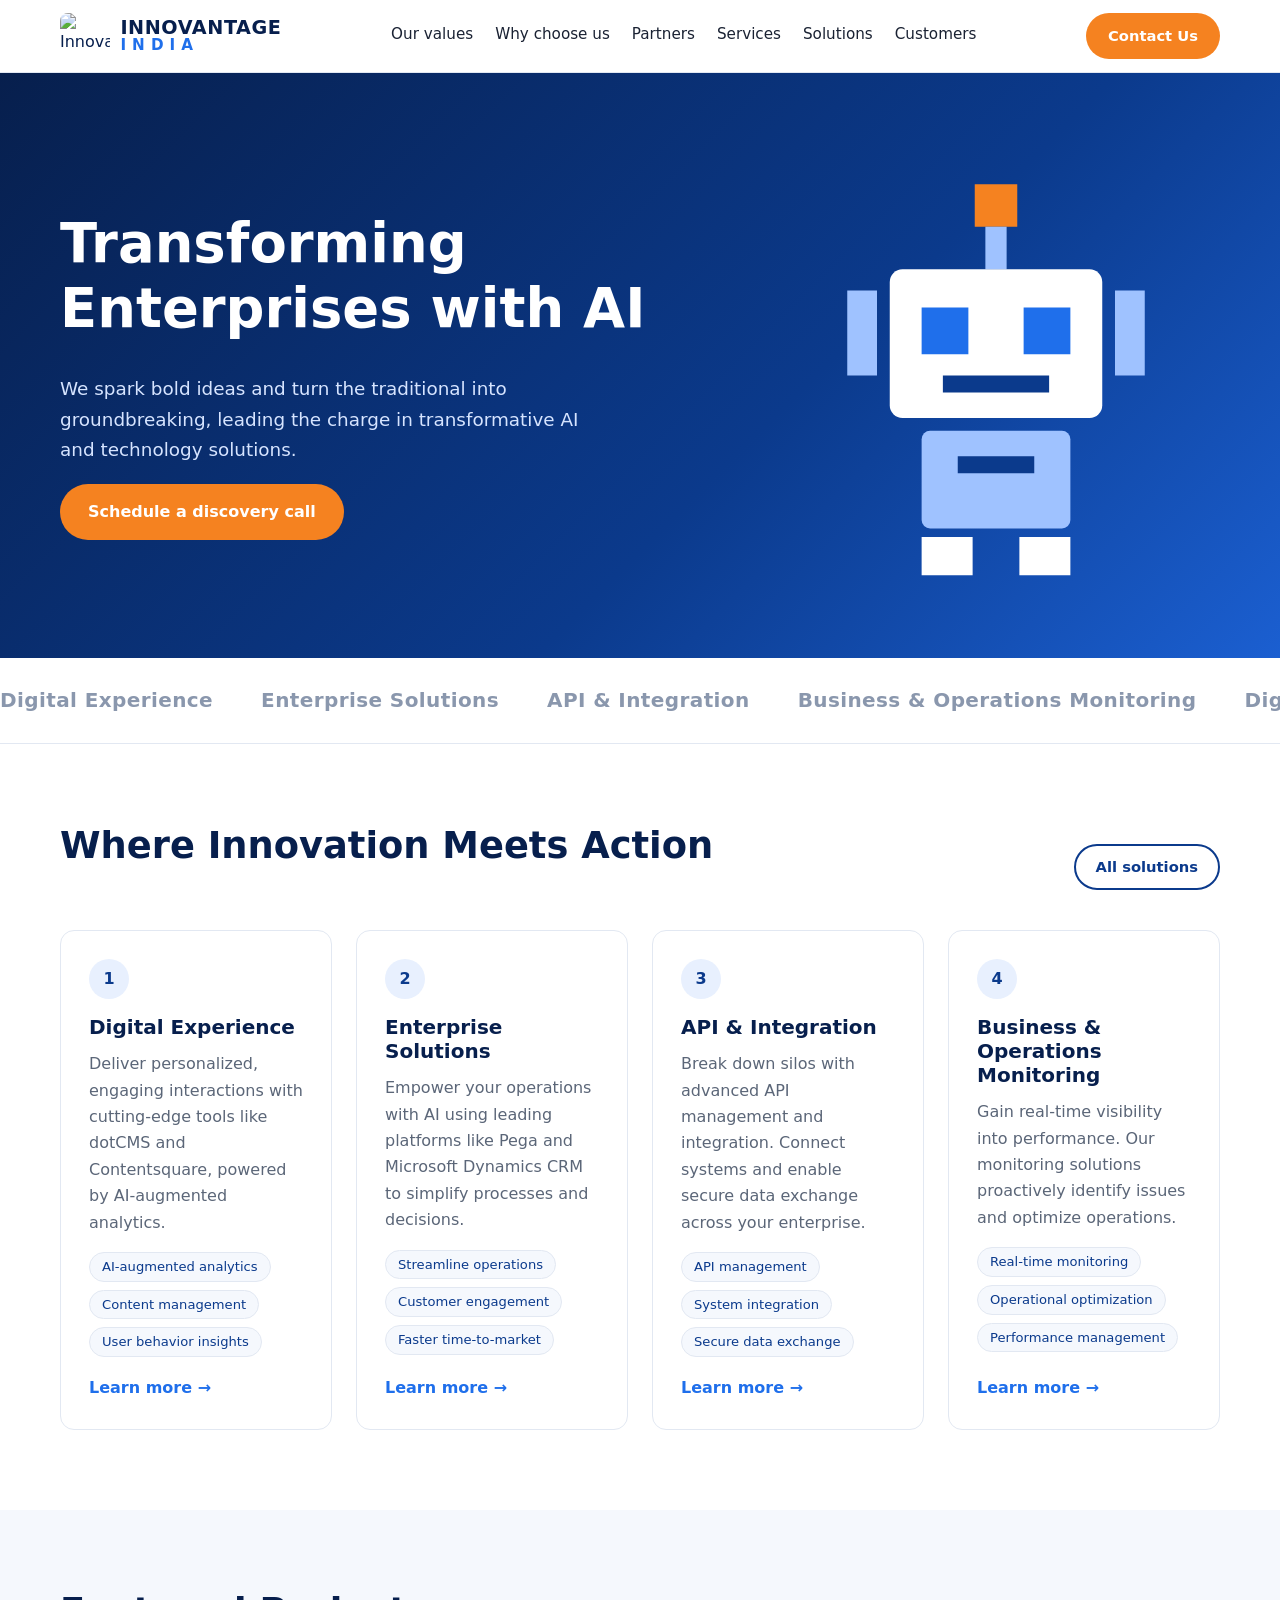
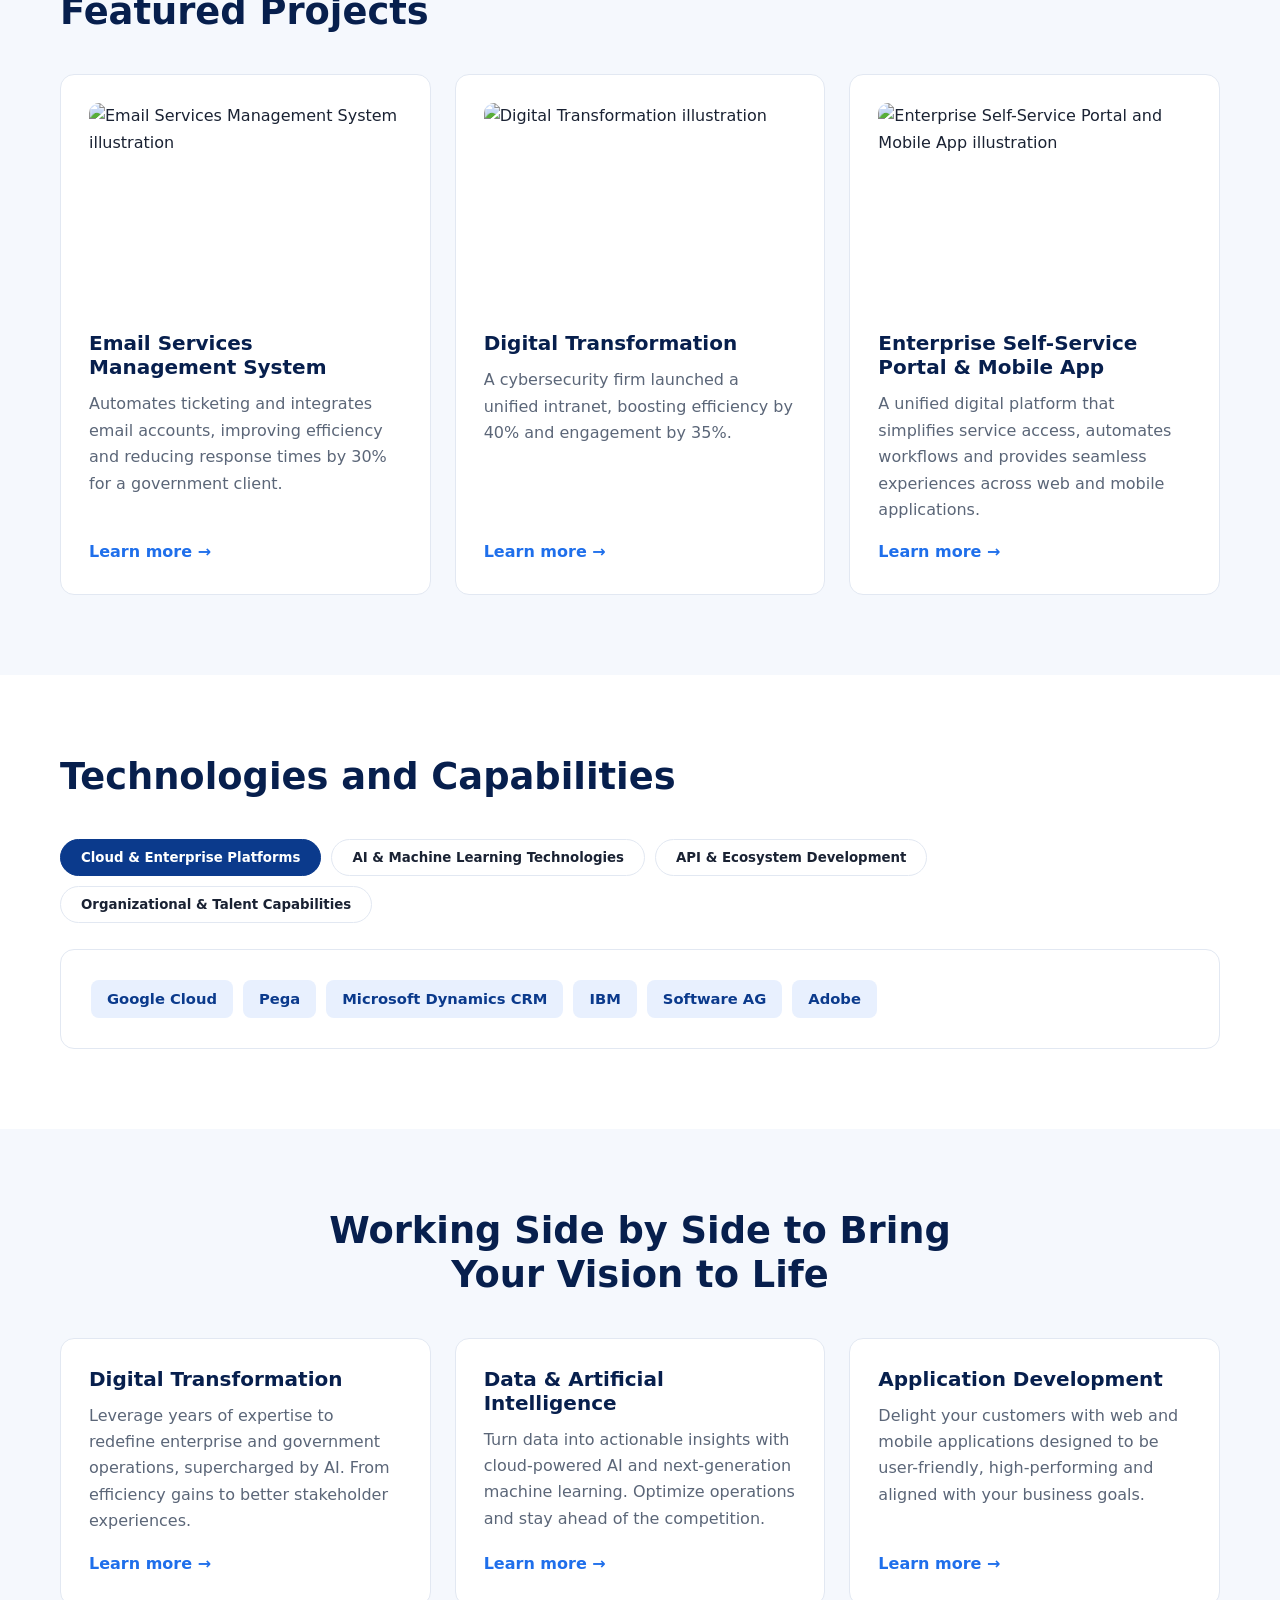
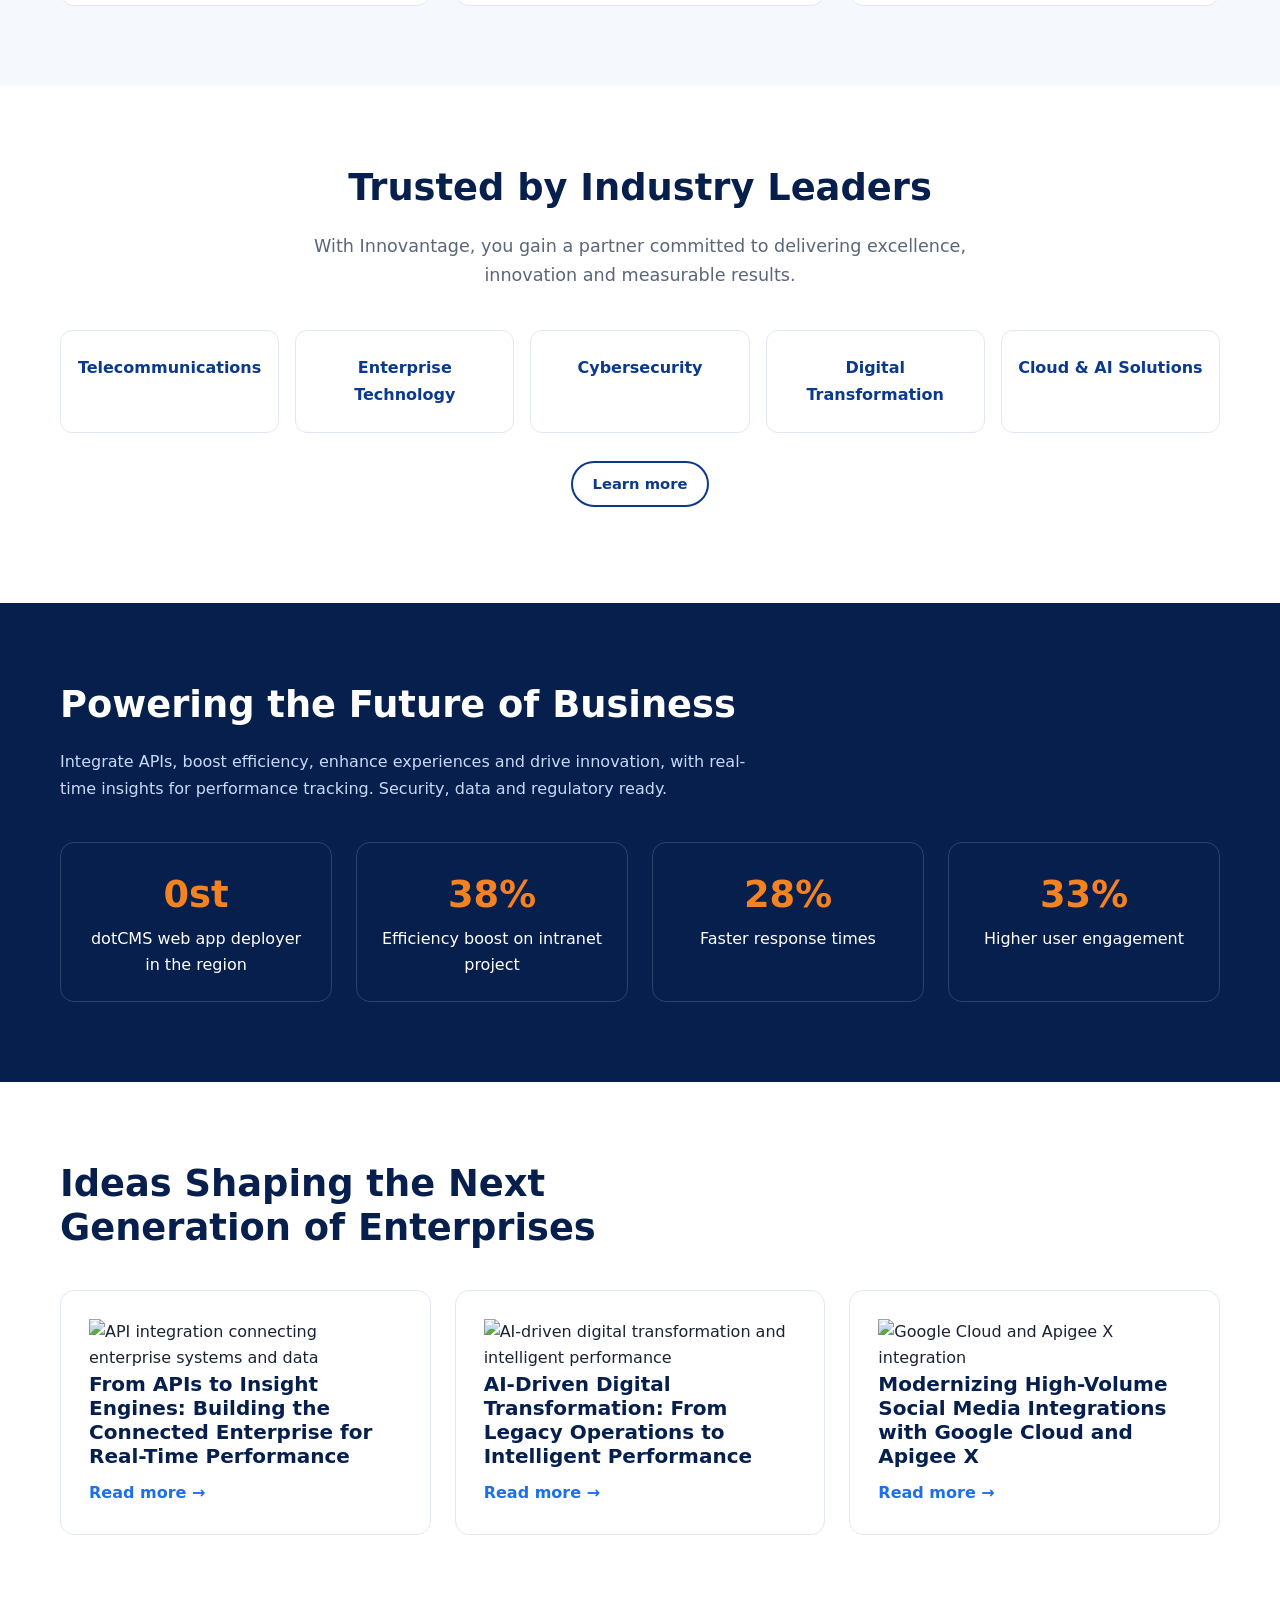
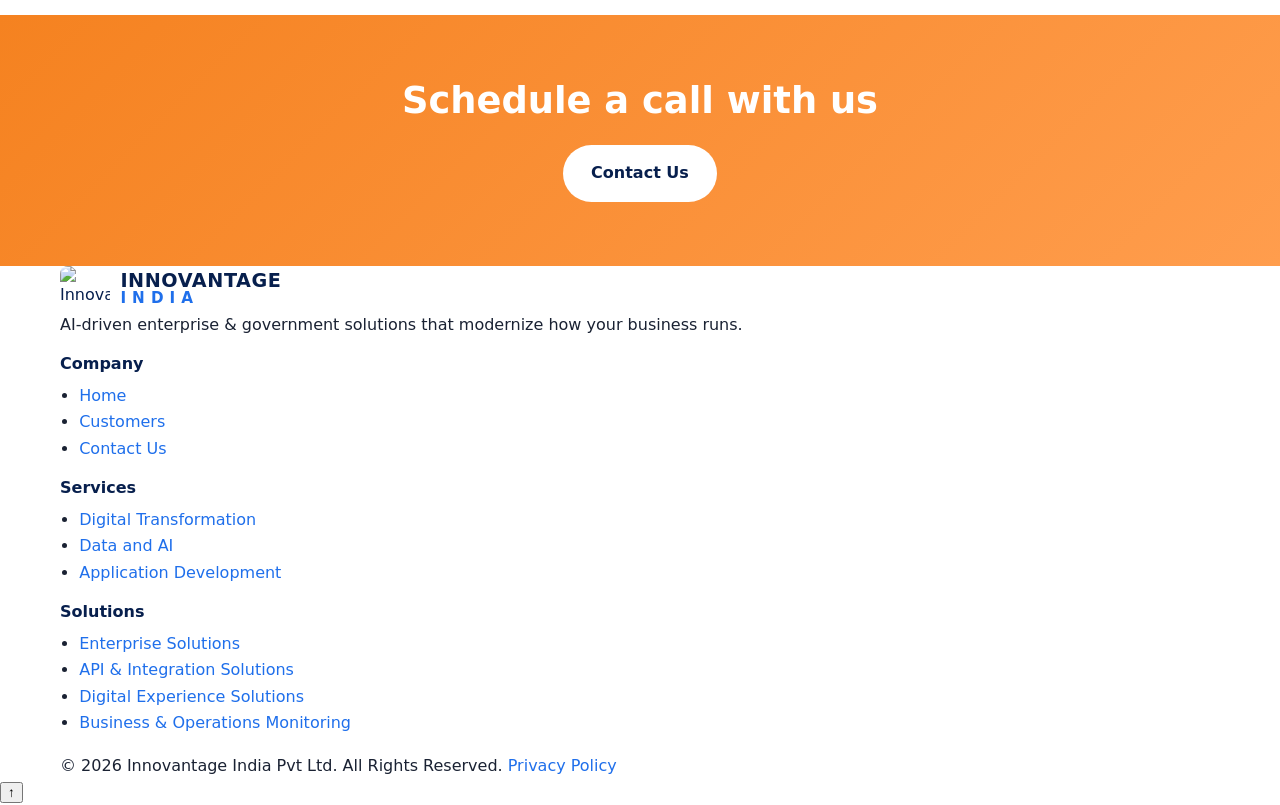
==== index.html @ cbb20c26 "refactor: remove careers page, add security headers, and update site navigation and styling" ====
<!doctype html>
<html lang="en" dir="ltr">
  <head>
    <meta charset="UTF-8" />
    <meta name="viewport" content="width=device-width, initial-scale=1" />
    <title>Innovantage IT Consultancies India PVT Ltd</title>
    <meta
      name="description"
      content="We modernize how your business runs. Automate approvals, reports and operations, accelerating digital transformation across enterprises and governments."
    />
    <link rel="icon" type="image/png" href="images/logo.png" />
    <link rel="stylesheet" href="css/style.css" />
  </head>
  <body>
    <header class="site-header">
      <div class="container nav-wrap">
        <a class="logo" href="index.html" aria-label="Innovantage India home">
          <img class="logo-img" src="images/logo.png" alt="Innovantage logo" width="46" height="42" />
          <span class="logo-wordmark">
            <span class="wm-main">INNOVANTAGE</span>
            <span class="wm-india">INDIA</span>
          </span>
        </a>
        <nav id="nav" class="nav" aria-label="Main navigation">
          <a href="our-values.html" data-i18n="nav.values">Our values</a>
          <a href="why-choose-us.html" data-i18n="nav.why">Why choose us</a>
          <a href="partners.html" data-i18n="nav.partners">Partners</a>
          <a href="services.html" data-i18n="nav.services">Services</a>
          <a href="solutions.html" data-i18n="nav.solutions">Solutions</a>
          <a href="customers.html" data-i18n="nav.customers">Customers</a>
        </nav>
        <div class="nav-actions">
          <a class="btn btn-primary btn-sm" href="contact.html" data-i18n="nav.contact">Contact Us</a>
          <button class="hamburger" id="hamburger" type="button" aria-label="Toggle menu" aria-expanded="false">
            <span></span><span></span><span></span>
          </button>
        </div>
      </div>
    </header>

    <main>
      <section class="hero">
        <div class="container hero-grid">
          <div class="reveal">
            <h1 data-i18n="hero.title">Transforming Enterprises with AI</h1>
            <p data-i18n="hero.sub">
              We spark bold ideas and turn the traditional into groundbreaking,
              leading the charge in transformative AI and technology solutions.
            </p>
            <a class="btn btn-primary" href="contact.html" data-i18n="cta.discovery">Schedule a discovery call</a>
          </div>
          <div class="hero-art reveal">
            <svg viewBox="0 0 160 200" xmlns="http://www.w3.org/2000/svg" role="img" aria-label="Pixel robot illustration">
              <rect x="70" y="10" width="20" height="20" fill="#f58220" />
              <rect x="75" y="30" width="10" height="20" fill="#9fc2ff" />
              <rect x="30" y="50" width="100" height="70" rx="6" fill="#ffffff" />
              <rect x="45" y="68" width="22" height="22" fill="#1f6feb" />
              <rect x="93" y="68" width="22" height="22" fill="#1f6feb" />
              <rect x="55" y="100" width="50" height="8" fill="#0b3a8c" />
              <rect x="10" y="60" width="14" height="40" fill="#9fc2ff" />
              <rect x="136" y="60" width="14" height="40" fill="#9fc2ff" />
              <rect x="45" y="126" width="70" height="46" rx="4" fill="#9fc2ff" />
              <rect x="62" y="138" width="36" height="8" fill="#0b3a8c" />
              <rect x="45" y="176" width="24" height="18" fill="#ffffff" />
              <rect x="91" y="176" width="24" height="18" fill="#ffffff" />
            </svg>
          </div>
        </div>
      </section>

      <section class="partners" aria-label="Technology partners">
        <div class="marquee">
          <span>Digital Experience</span><span>Enterprise Solutions</span>
          <span>API & Integration</span>
          <span>Business & Operations Monitoring</span>
          <span>Digital Experience</span><span>Enterprise Solutions</span>
          <span>API & Integration</span>
          <span>Business & Operations Monitoring</span>
        </div>
      </section>

      <section class="section">
        <div class="container">
          <div class="section-head section-head-split reveal">
            <h2 data-i18n="sol.title">Where Innovation Meets Action</h2>
            <a class="btn btn-outline btn-sm" href="solutions.html" data-i18n="sol.all">All solutions</a>
          </div>
          <div class="grid grid-4">
            <article class="card reveal">
              <div class="num">1</div>
              <h3 data-i18n="sol.dx">Digital Experience</h3>
              <p>Deliver personalized, engaging interactions with cutting-edge tools like dotCMS and Contentsquare, powered by AI-augmented analytics.</p>
              <ul class="tags">
                <li>AI-augmented analytics</li>
                <li>Content management</li>
                <li>User behavior insights</li>
              </ul>
              <a class="link-arrow" href="solutions.html#Digital-experience" data-i18n="learn">Learn more</a>
            </article>
            <article class="card reveal">
              <div class="num">2</div>
              <h3 data-i18n="sol.ent">Enterprise Solutions</h3>
              <p>Empower your operations with AI using leading platforms like Pega and Microsoft Dynamics CRM to simplify processes and decisions.</p>
              <ul class="tags">
                <li>Streamline operations</li>
                <li>Customer engagement</li>
                <li>Faster time-to-market</li>
              </ul>
              <a class="link-arrow" href="solutions.html#enterprise" data-i18n="learn">Learn more</a>
            </article>
            <article class="card reveal">
              <div class="num">3</div>
              <h3 data-i18n="sol.api">API &amp; Integration</h3>
              <p>Break down silos with advanced API management and integration. Connect systems and enable secure data exchange across your enterprise.</p>
              <ul class="tags">
                <li>API management</li>
                <li>System integration</li>
                <li>Secure data exchange</li>
              </ul>
              <a class="link-arrow" href="solutions.html#Api-integration" data-i18n="learn">Learn more</a>
            </article>
            <article class="card reveal">
              <div class="num">4</div>
              <h3 data-i18n="sol.bom">Business &amp; Operations Monitoring</h3>
              <p>Gain real-time visibility into performance. Our monitoring solutions proactively identify issues and optimize operations.</p>
              <ul class="tags">
                <li>Real-time monitoring</li>
                <li>Operational optimization</li>
                <li>Performance management</li>
              </ul>
              <a class="link-arrow" href="solutions.html#BOM" data-i18n="learn">Learn more</a>
            </article>
          </div>
        </div>
      </section>

      <section class="section soft">
        <div class="container">
          <div class="section-head reveal">
            <h2 data-i18n="proj.title">Featured Projects</h2>
          </div>
          <div class="grid grid-3">
            <article class="card reveal">
              <img class="project-thumb t1" src="images/email-services.png" alt="Email Services Management System illustration" />
              <h3>Email Services Management System</h3>
              <p>
                Automates ticketing and integrates email accounts, improving
                efficiency and reducing response times by 30% for a government
                client.
              </p>
              <a class="link-arrow" href="customers.html" data-i18n="learn">Learn more</a>
            </article>
            <article class="card reveal">
              <img class="project-thumb t2" src="images/digital-transformation.png" alt="Digital Transformation illustration" />
              <h3>Digital Transformation</h3>
              <p>
                A cybersecurity firm launched a unified intranet, boosting
                efficiency by 40% and engagement by 35%.
              </p>
              <a class="link-arrow" href="customers.html" data-i18n="learn">Learn more</a>
            </article>
            <article class="card reveal">
              <img class="project-thumb t3" src="images/enterprise-self-service.png" alt="Enterprise Self-Service Portal and Mobile App illustration" />
              <h3>Enterprise Self-Service Portal &amp; Mobile App</h3>
              <p>
                A unified digital platform that simplifies service access,
                automates workflows and provides seamless experiences across web
                and mobile applications.
              </p>
              <a class="link-arrow" href="customers.html" data-i18n="learn">Learn more</a>
            </article>
          </div>
        </div>
      </section>

      <section class="section">
        <div class="container">
          <div class="section-head reveal">
            <h2 data-i18n="tech.title">Technologies and Capabilities</h2>
          </div>
          <div class="tab-list reveal" role="tablist">
            <button class="tab-btn active" data-tab="tab-cloud" type="button" data-i18n="tech.cloud">Cloud &amp; Enterprise Platforms</button>
            <button class="tab-btn" data-tab="tab-ai" type="button" data-i18n="tech.ai">AI &amp; Machine Learning Technologies</button>
            <button class="tab-btn" data-tab="tab-api" type="button" data-i18n="tech.api">API &amp; Ecosystem Development</button>
            <button class="tab-btn" data-tab="tab-org" type="button" data-i18n="tech.org">Organizational &amp; Talent Capabilities</button>
          </div>
          <div id="tab-cloud" class="tab-panel active reveal">
            <ul class="chips">
              <li>Google Cloud</li>
              <li>Pega</li>
              <li>Microsoft Dynamics CRM</li>
              <li>IBM</li>
              <li>Software AG</li>
              <li>Adobe</li>
            </ul>
          </div>
          <div id="tab-ai" class="tab-panel">
            <ul class="chips">
              <li>AI Research &amp; Development</li>
              <li>AI Governance &amp; Ethics</li>
              <li>Machine Learning</li>
              <li>Intelligent Automation</li>
            </ul>
          </div>
          <div id="tab-api" class="tab-panel">
            <ul class="chips">
              <li>Apigee X</li>
              <li>API Management</li>
              <li>System Integration</li>
              <li>Secure Data Exchange</li>
            </ul>
          </div>
          <div id="tab-org" class="tab-panel">
            <ul class="chips">
              <li>Workforce Expansion</li>
              <li>Skill Enhancement</li>
              <li>PMO as a Service (PMOaaS)</li>
              <li>Strategic Agility</li>
            </ul>
          </div>
        </div>
      </section>

      <section class="section soft">
        <div class="container">
          <div class="section-head center reveal">
            <h2 data-i18n="svc.title">Working Side by Side to Bring Your Vision to Life</h2>
          </div>
          <div class="grid grid-3">
            <article class="card reveal">
              <h3 data-i18n="svc.dt">Digital Transformation</h3>
              <p>Leverage years of expertise to redefine enterprise and government operations, supercharged by AI. From efficiency gains to better stakeholder experiences.</p>
              <a class="link-arrow" href="services.html#Digital-Transformation" data-i18n="learn">Learn more</a>
            </article>
            <article class="card reveal">
              <h3 data-i18n="svc.data">Data &amp; Artificial Intelligence</h3>
              <p>Turn data into actionable insights with cloud-powered AI and next-generation machine learning. Optimize operations and stay ahead of the competition.</p>
              <a class="link-arrow" href="services.html#Data-and-AI" data-i18n="learn">Learn more</a>
            </article>
            <article class="card reveal">
              <h3 data-i18n="svc.app">Application Development</h3>
              <p>Delight your customers with web and mobile applications designed to be user-friendly, high-performing and aligned with your business goals.</p>
              <a class="link-arrow" href="services.html#Application-Development" data-i18n="learn">Learn more</a>
            </article>
          </div>
        </div>
      </section>

      <section class="section">
        <div class="container">
          <div class="section-head center reveal">
            <h2 data-i18n="clients.title">Trusted by Industry Leaders</h2>
            <p class="lead">
              With Innovantage, you gain a partner committed to delivering
              excellence, innovation and measurable results.
            </p>
          </div>
          <div class="client-grid reveal">
            <div class="client">Telecommunications</div>
            <div class="client">Enterprise Technology</div>
            <div class="client">Cybersecurity</div>
            <div class="client">Digital Transformation</div>
            <div class="client">Cloud & AI Solutions</div>
          </div>
          <p class="section-cta-center">
            <a class="btn btn-outline btn-sm" href="customers.html" data-i18n="learn">Learn more</a>
          </p>
        </div>
      </section>

      <section class="section band">
        <div class="container">
          <div class="section-head reveal">
            <h2 data-i18n="future.title">Powering the Future of Business</h2>
            <p>
              Integrate APIs, boost efficiency, enhance experiences and drive
              innovation, with real-time insights for performance tracking.
              Security, data and regulatory ready.
            </p>
          </div>
          <div class="stats reveal">
            <div class="stat">
              <strong data-count="1" data-suffix="st">1st</strong>dotCMS web app
              deployer in the region
            </div>
            <div class="stat">
              <strong data-count="40" data-suffix="%">40%</strong>Efficiency
              boost on intranet project
            </div>
            <div class="stat">
              <strong data-count="30" data-suffix="%">30%</strong>Faster
              response times
            </div>
            <div class="stat">
              <strong data-count="35" data-suffix="%">35%</strong>Higher user
              engagement
            </div>
          </div>
        </div>
      </section>

      <section class="section">
        <div class="container">
          <div class="section-head reveal">
            <h2 data-i18n="blog.title">Ideas Shaping the Next Generation of Enterprises</h2>
          </div>
          <div class="grid grid-3">
            <article class="card reveal">
              <img class="post-thumb" src="images/api-integration.png" alt="API integration connecting enterprise systems and data" />
              <h3>From APIs to Insight Engines: Building the Connected Enterprise for Real-Time Performance</h3>
              <a class="link-arrow" href="#" data-i18n="read">Read more</a>
            </article>
            <article class="card reveal">
              <img class="post-thumb" src="images/ai-transformation.png" alt="AI-driven digital transformation and intelligent performance" />
              <h3>AI-Driven Digital Transformation: From Legacy Operations to Intelligent Performance</h3>
              <a class="link-arrow" href="#" data-i18n="read">Read more</a>
            </article>
            <article class="card reveal">
              <img class="post-thumb" src="images/google-cloud-apigee.png" alt="Google Cloud and Apigee X integration" />
              <h3>Modernizing High-Volume Social Media Integrations with Google Cloud and Apigee X</h3>
              <a class="link-arrow" href="#" data-i18n="read">Read more</a>
            </article>
          </div>
        </div>
      </section>

      <section class="cta">
        <div class="container reveal">
          <h2 data-i18n="cta.title">Schedule a call with us</h2>
          <a class="btn" href="contact.html" data-i18n="cta.btn">Contact Us</a>
        </div>
      </section>
    </main>

    <footer class="site-footer">
      <div class="container">
        <div class="footer-grid">
          <div>
            <a class="logo" href="index.html" aria-label="Innovantage India home">
              <img class="logo-img" src="images/logo.png" alt="Innovantage logo" width="46" height="42" />
              <span class="logo-wordmark">
                <span class="wm-main">INNOVANTAGE</span>
                <span class="wm-india">INDIA</span>
              </span>
            </a>
            <p>AI-driven enterprise &amp; government solutions that modernize how your business runs.</p>
          </div>
          <div>
            <h4 data-i18n="footer.company">Company</h4>
            <ul>
              <li><a href="index.html" data-i18n="nav.home">Home</a></li>
              <li><a href="customers.html" data-i18n="nav.customers">Customers</a></li>
              <li><a href="contact.html" data-i18n="nav.contact">Contact Us</a></li>
            </ul>
          </div>
          <div>
            <h4 data-i18n="footer.services">Services</h4>
            <ul>
              <li><a href="services.html#Digital-Transformation">Digital Transformation</a></li>
              <li><a href="services.html#Data-and-AI">Data and AI</a></li>
              <li><a href="services.html#Application-Development">Application Development</a></li>
            </ul>
          </div>
          <div>
            <h4 data-i18n="footer.solutions">Solutions</h4>
            <ul>
              <li><a href="solutions.html#enterprise">Enterprise Solutions</a></li>
              <li><a href="solutions.html#Api-integration">API &amp; Integration Solutions</a></li>
              <li><a href="solutions.html#Digital-experience">Digital Experience Solutions</a></li>
              <li><a href="solutions.html#BOM">Business &amp; Operations Monitoring</a></li>
            </ul>
          </div>
        </div>
        <div class="footer-bottom">
          <span>© <span class="js-year">2026</span> Innovantage India Pvt Ltd. <span data-i18n="footer.rights">All Rights Reserved.</span></span>
          <a href="privacy-policy.html" data-i18n="footer.privacy">Privacy Policy</a>
        </div>
      </div>
    </footer>
    <button id="backToTop" type="button" aria-label="Back to top">↑</button>
    <script src="js/main.js"></script>
  </body>
</html>
---- css/style.css ----
/* ==========================================================
   Innovantage India Pvt Ltd - main stylesheet
   ========================================================== */
:root {
  --blue-900: #071f4d;
  --blue-700: #0b3a8c;
  --blue-500: #1f6feb;
  --blue-100: #e8f0fe;
  --orange: #f58220;
  --ink: #1a2233;
  --muted: #5b6678;
  --bg: #ffffff;
  --bg-soft: #f5f8fd;
  --border: #e2e8f2;
  --radius: 14px;
  --shadow: 0 8px 24px rgba(11, 58, 140, 0.10);
  --max: 1160px;
}

*,
*::before,
*::after {
  box-sizing: border-box;
}

html {
  scroll-behavior: smooth;
}

body {
  margin: 0;
  font-family: "Segoe UI", system-ui, -apple-system, Roboto, Arial, sans-serif;
  color: var(--ink);
  background: var(--bg);
  line-height: 1.65;
}

img,
svg {
  max-width: 100%;
  display: block;
}

a {
  color: var(--blue-500);
  text-decoration: none;
}

a:hover {
  text-decoration: underline;
}

h1,
h2,
h3,
h4 {
  line-height: 1.2;
  color: var(--blue-900);
  margin: 0 0 .6em;
}

h1 {
  font-size: clamp(2.1rem, 5vw, 3.4rem);
}

h2 {
  font-size: clamp(1.6rem, 3.4vw, 2.3rem);
}

h3 {
  font-size: 1.25rem;
}

p {
  margin: 0 0 1em;
}

ul {
  padding-inline-start: 1.2em;
  margin: 0 0 1em;
}

.container {
  width: min(100% - 2rem, var(--max));
  margin-inline: auto;
}

.section {
  padding: 80px 0;
}

.section.soft {
  background: var(--bg-soft);
}

.section-head {
  max-width: 720px;
  margin-bottom: 40px;
}

.section-head.center {
  margin-inline: auto;
  text-align: center;
}

.section-head-split {
  display: flex;
  justify-content: space-between;
  align-items: end;
  gap: 20px;
  flex-wrap: wrap;
  max-width: none;
}

.section-cta-center {
  text-align: center;
  margin-top: 28px;
}

.prose-container {
  max-width: 820px;
}

.eyebrow {
  color: var(--orange);
  font-weight: 700;
  letter-spacing: .08em;
  text-transform: uppercase;
  font-size: .8rem;
}

.lead {
  color: var(--muted);
  font-size: 1.1rem;
}

/* ---------- Buttons ---------- */
.btn {
  display: inline-block;
  padding: 13px 26px;
  border-radius: 999px;
  border: 2px solid transparent;
  font-weight: 600;
  font-size: 1rem;
  cursor: pointer;
  transition: .2s;
  font-family: inherit;
}

.btn:hover {
  text-decoration: none;
  transform: translateY(-2px);
}

.btn:disabled {
  opacity: .65;
  cursor: not-allowed;
  transform: none;
}

.btn-primary {
  background: var(--orange);
  color: #fff;
}

.btn-primary:hover {
  background: #dd6f10;
}

.btn-outline {
  border-color: var(--blue-700);
  color: var(--blue-700);
  background: transparent;
}

.btn-outline:hover {
  background: var(--blue-700);
  color: #fff;
}

.btn-sm {
  padding: 9px 20px;
  font-size: .92rem;
}

.link-arrow {
  font-weight: 600;
}

.link-arrow::after {
  content: " →";
}

html[dir="rtl"] .link-arrow::after {
  content: " ←";
}

/* ---------- Header ---------- */
.site-header {
  position: sticky;
  top: 0;
  z-index: 100;
  background: rgba(255, 255, 255, .96);
  backdrop-filter: blur(8px);
  border-bottom: 1px solid var(--border);
}

.nav-wrap {
  display: flex;
  align-items: center;
  justify-content: space-between;
  gap: 16px;
  height: 72px;
}

.logo {
  display: flex;
  align-items: center;
  gap: 10px;
  color: var(--blue-900);
}

.logo:hover {
  text-decoration: none;
}

/* Logo image + wordmark (INNOVANTAGE on top, INDIA below) */
.logo-img {
  height: 46px;
  width: auto;
  border-radius: 8px;
  flex-shrink: 0;
}

.logo-wordmark {
  display: flex;
  flex-direction: column;
  font-weight: 800;
  font-size: 1.2rem;
  letter-spacing: .03em;
  line-height: 1.05;
  white-space: nowrap;
}

.wm-main {
  color: var(--blue-900);
}

.wm-india {
  color: var(--blue-500);
  font-size: .95rem;
  letter-spacing: .4em;
}

.nav {
  display: flex;
  gap: 22px;
}

.nav a {
  color: var(--ink);
  font-weight: 500;
  font-size: .95rem;
  padding: 6px 0;
  border-bottom: 2px solid transparent;
}

.nav a:hover {
  text-decoration: none;
  color: var(--blue-500);
}

.nav a.active {
  color: var(--blue-700);
  border-bottom-color: var(--orange);
}

.nav-actions {
  display: flex;
  align-items: center;
  gap: 12px;
}

.lang-btn {
  background: var(--blue-100);
  color: var(--blue-700);
  border: 0;
  border-radius: 999px;
  padding: 7px 16px;
  font-weight: 700;
  cursor: pointer;
  font-family: inherit;
}

.lang-btn:hover {
  background: var(--blue-500);
  color: #fff;
}

.hamburger {
  display: none;
  background: none;
  border: 0;
  cursor: pointer;
  padding: 8px;
}

.hamburger span {
  display: block;
  width: 24px;
  height: 2px;
  background: var(--blue-900);
  margin: 5px 0;
  transition: .25s;
}

.hamburger.open span:nth-child(1) {
  transform: translateY(7px) rotate(45deg);
}

.hamburger.open span:nth-child(2) {
  opacity: 0;
}

.hamburger.open span:nth-child(3) {
  transform: translateY(-7px) rotate(-45deg);
}

/* ---------- Hero ---------- */
.hero {
  background: linear-gradient(135deg, var(--blue-900), var(--blue-700) 60%, #1b5fd1);
  color: #fff;
  padding: 90px 0 70px;
  overflow: hidden;
}

.hero h1 {
  color: #fff;
}

.hero p {
  color: #d6e4ff;
  font-size: 1.15rem;
  max-width: 540px;
}

.hero-grid {
  display: grid;
  grid-template-columns: 1.2fr .8fr;
  gap: 40px;
  align-items: center;
}

.hero-art svg {
  width: min(100%, 340px);
  margin-inline: auto;
  animation: float 4s ease-in-out infinite;
}

@keyframes float {

  0%,
  100% {
    transform: translateY(0);
  }

  50% {
    transform: translateY(-12px);
  }
}

.page-hero {
  background: linear-gradient(135deg, var(--blue-900), var(--blue-700));
  color: #fff;
  padding: 64px 0;
}

.page-hero h1 {
  color: #fff;
  margin-bottom: .3em;
}

.page-hero p {
  color: #d6e4ff;
  max-width: 640px;
  margin: 0;
  font-size: 1.1rem;
}

/* ---------- Partner marquee ---------- */
.partners {
  background: #fff;
  border-bottom: 1px solid var(--border);
  padding: 26px 0;
  overflow: hidden;
}

.marquee {
  display: flex;
  gap: 48px;
  width: max-content;
  animation: scroll 28s linear infinite;
}

.marquee:hover {
  animation-play-state: paused;
}

.marquee span {
  font-weight: 800;
  font-size: 1.25rem;
  color: #8a97ad;
  white-space: nowrap;
  letter-spacing: .02em;
}

@keyframes scroll {
  to {
    transform: translateX(-50%);
  }
}

html[dir="rtl"] .marquee {
  animation-name: scroll-rtl;
}

@keyframes scroll-rtl {
  to {
    transform: translateX(50%);
  }
}

/* ---------- Cards / grids ---------- */
.grid {
  display: grid;
  gap: 24px;
}

.grid-2 {
  grid-template-columns: repeat(2, 1fr);
}

.grid-3 {
  grid-template-columns: repeat(3, 1fr);
}

.grid-4 {
  grid-template-columns: repeat(4, 1fr);
}

.card {
  background: #fff;
  border: 1px solid var(--border);
  border-radius: var(--radius);
  padding: 28px;
  transition: .25s;
  display: flex;
  flex-direction: column;
}

.card:hover {
  transform: translateY(-6px);
  box-shadow: var(--shadow);
}

.card .num {
  width: 40px;
  height: 40px;
  border-radius: 50%;
  background: var(--blue-100);
  color: var(--blue-700);
  display: grid;
  place-items: center;
  font-weight: 800;
  margin-bottom: 16px;
}

.card p {
  color: var(--muted);
}

.card .link-arrow {
  margin-top: auto;
}

.tags {
  list-style: none;
  padding: 0;
  display: flex;
  flex-wrap: wrap;
  gap: 8px;
  margin: 0 0 18px;
}

.tags li {
  background: var(--bg-soft);
  border: 1px solid var(--border);
  border-radius: 999px;
  padding: 3px 12px;
  font-size: .82rem;
  color: var(--blue-700);
}

/* Featured project images */
.project-thumb {
  width: 100%;
  height: 210px;
  object-fit: contain;
  object-position: center;
  background: transparent;
  border-radius: 10px;
  margin-bottom: 18px;
  display: block;
  padding: 0;
}

/* ---------- Tabs ---------- */
.tab-list {
  display: flex;
  flex-wrap: wrap;
  gap: 10px;
  margin-bottom: 26px;
}

.tab-btn {
  border: 1px solid var(--border);
  background: #fff;
  border-radius: 999px;
  padding: 10px 20px;
  font-weight: 600;
  cursor: pointer;
  font-family: inherit;
  color: var(--ink);
  transition: .2s;
}

.tab-btn.active,
.tab-btn:hover {
  background: var(--blue-700);
  color: #fff;
  border-color: var(--blue-700);
}

.tab-panel {
  display: none;
  background: #fff;
  border: 1px solid var(--border);
  border-radius: var(--radius);
  padding: 30px;
}

.tab-panel.active {
  display: block;
  animation: fade .35s;
}

@keyframes fade {
  from {
    opacity: 0;
    transform: translateY(8px);
  }

  to {
    opacity: 1;
    transform: none;
  }
}

.chips {
  display: flex;
  flex-wrap: wrap;
  gap: 10px;
  list-style: none;
  padding: 0;
  margin: 0;
}

.chips li {
  background: var(--blue-100);
  color: var(--blue-700);
  padding: 7px 16px;
  border-radius: 8px;
  font-weight: 600;
  font-size: .92rem;
}

/* ---------- Clients ---------- */
.client-grid {
  display: grid;
  grid-template-columns: repeat(auto-fit, minmax(190px, 1fr));
  gap: 16px;
}

.client {
  background: #fff;
  border: 1px solid var(--border);
  border-radius: 12px;
  padding: 24px 14px;
  text-align: center;
  font-weight: 700;
  color: var(--blue-700);
  transition: .2s;
}

.client:hover {
  box-shadow: var(--shadow);
  transform: translateY(-3px);
}

.client small {
  display: block;
  color: var(--muted);
  font-weight: 400;
  margin-top: 4px;
}

/* ---------- Dark band ---------- */
.band {
  background: var(--blue-900);
  color: #fff;
}

.band h2,
.band h3 {
  color: #fff;
}

.band p,
.band li {
  color: #c9d9f6;
}

.stats {
  display: grid;
  grid-template-columns: repeat(4, 1fr);
  gap: 24px;
  margin-top: 36px;
}

.stat {
  text-align: center;
  padding: 22px;
  border: 1px solid rgba(255, 255, 255, .15);
  border-radius: var(--radius);
}

.stat strong {
  display: block;
  font-size: 2.3rem;
  color: var(--orange);
}

/* ---------- Detail blocks (services / solutions) ---------- */
.detail {
  display: grid;
  grid-template-columns: 1fr 1fr;
  gap: 48px;
  align-items: center;
  padding: 56px 0;
  border-bottom: 1px solid var(--border);
  scroll-margin-top: 90px;
}

.detail:last-child {
  border-bottom: 0;
}

.detail:nth-child(even) .detail-art {
  order: -1;
}

.detail-art {
  min-height: 240px;
  border-radius: var(--radius);
  display: grid;
  place-items: center;
  color: #fff;
  font-size: 3rem;
  font-weight: 800;
  background: linear-gradient(135deg, var(--blue-700), var(--blue-500));
}

.check-list {
  list-style: none;
  padding: 0;
}

.check-list li {
  padding-inline-start: 28px;
  position: relative;
  margin-bottom: 8px;
}

.check-list li::before {
  content: "✓";
  position: absolute;
  inset-inline-start: 0;
  color: var(--orange);
  font-weight: 800;
}

/* ---------- CTA ---------- */
.cta {
  background: linear-gradient(135deg, var(--orange), #ff9d4d);
  color: #fff;
  text-align: center;
  padding: 64px 0;
}

.cta h2 {
  color: #fff;
}

.cta .btn {
  background: #fff;
  color: var(--blue-900);
}


/* ---------- Forms ---------- */
/* ---------- Contact / Embedded Form ---------- */
.contact-grid {
  display: grid;
  grid-template-columns: 1.2fr .8fr;
  gap: 40px;
  align-items: start;
}

.form-group {
  margin-bottom: 18px;
}

label {
  .ms-form-embed {
    display: block;
    font-weight: 600;
    margin-bottom: 6px;
  }

  input,
  textarea {
    width: 100%;
    padding: 12px 14px;
    border: 1.5px solid var(--border);
    border-radius: 10px;
    font: inherit;
    color: var(--ink);
    min-height: 680px;
    border: 1px solid var(--border);
    border-radius: var(--radius);
    background: #fff;
  }

  input:focus,
  textarea:focus {
    outline: none;
    border-color: var(--blue-500);
    box-shadow: 0 0 0 3px rgba(31, 111, 235, .15);

    .form-fallback {
      margin-top: 12px;
      font-size: .9rem;
      color: var(--muted);
    }

    .form-group.invalid input,
    .form-group.invalid textarea {
      border-color: #d93025;
    }

    .error-msg {
      color: #d93025;
      font-size: .85rem;
      min-height: 1.2em;
      display: block;
      margin-top: 4px;
    }

    .success-msg {
      display: none;
      background: #e6f7ee;
      border: 1px solid #9bd8b5;
      color: #176b3a;
      padding: 14px 18px;
      border-radius: 10px;
      margin-top: 16px;
    }

    .success-msg.show {
      display: block;
    }

    .error-banner {
      display: none;
      background: #fdecea;
      border: 1px solid #f5b5ae;
      color: #a51e14;
      padding: 14px 18px;
      border-radius: 10px;
      margin-top: 16px;
    }

    .error-banner.show {
      display: block;
    }

    .hp-field {
      position: absolute;
      left: -9999px;
      width: 1px;
      height: 1px;
      overflow: hidden;
      opacity: 0;
      pointer-events: none;
    }

    .info-box {
      background: var(--bg-soft);
      border: 1px solid var(--border);
      border-radius: var(--radius);
      padding: 28px;
      height: fit-content;
      align-self: start;
    }

    .info-box li {
      margin-bottom: 10px;
      list-style: none;
    }

    .info-box ul {
      padding: 0;
    }

    /* Blog / Insights images */
    .post-thumb {
      display: block;
      width: calc(100% + 56px) !important;
      max-width: none !important;
      height: auto;
      object-fit: unset;
      margin: -28px -28px 18px;
      border-radius: 14px 14px 10px 10px;
    }

    /* ---------- Footer ---------- */
    .site-footer {
      background: #061736;
      color: #b8c7e6;
      padding: 60px 0 0;
    }

    .footer-grid {
      display: grid;
      grid-template-columns: 1.4fr 1fr 1fr 1.2fr;
      gap: 32px;
    }

    .site-footer h4 {
      color: #fff;
      font-size: 1rem;
    }

    .site-footer a {
      color: #b8c7e6;
    }

    .site-footer a:hover {
      color: #fff;
    }

    .site-footer ul {
      list-style: none;
      padding: 0;
      margin: 0;
    }

    .site-footer li {
      margin-bottom: 8px;
    }

    .site-footer .logo {
      color: #fff;
      margin-bottom: 14px;
    }

    .site-footer .wm-main {
      color: #ffffff;
    }

    .site-footer .wm-india {
      color: #5fb0ff;
    }

    .footer-bottom {
      border-top: 1px solid rgba(255, 255, 255, .12);
      margin-top: 40px;
      padding: 20px 0;
      display: flex;
      justify-content: space-between;
      gap: 12px;
      flex-wrap: wrap;
      font-size: .9rem;
    }

    /* ---------- Back to top ---------- */
    #backToTop {
      position: fixed;
      bottom: 24px;
      inset-inline-end: 24px;
      width: 46px;
      height: 46px;
      border-radius: 50%;
      border: 0;
      background: var(--orange);
      color: #fff;
      font-size: 1.3rem;
      cursor: pointer;
      box-shadow: var(--shadow);
      opacity: 0;
      visibility: hidden;
      transform: translateY(12px);
      transition: .3s;
      z-index: 90;
    }

    #backToTop.show {
      opacity: 1;
      visibility: visible;
      transform: none;
    }

    /* ---------- Scroll reveal ---------- */
    .reveal {
      opacity: 0;
      transform: translateY(28px);
      transition: opacity .7s ease, transform .7s ease;
    }

    .reveal.visible {
      opacity: 1;
      transform: none;
    }

    @media (prefers-reduced-motion: reduce) {
      .reveal {
        opacity: 1;
        transform: none;
        transition: none;
      }

      .marquee,
      .hero-art svg {
        animation: none;
      }
    }

    /* ---------- RTL ---------- */
    html[dir="rtl"] body {
      font-family: "Segoe UI", Tahoma, "Noto Sans Arabic", Arial, sans-serif;
    }

    /* ---------- Responsive ---------- */
    @media (max-width: 960px) {

      .grid-4,
      .stats {
        grid-template-columns: repeat(2, 1fr);
      }

      .grid-3 {
        grid-template-columns: repeat(2, 1fr);
      }

      .footer-grid {
        grid-template-columns: 1fr 1fr;
      }

      .hero-grid,
      .detail,
      .contact-grid {
        grid-template-columns: 1fr;
      }

      .detail:nth-child(even) .detail-art {
        order: 0;
      }

      .hero-art {
        display: none;
      }
    }

    @media (max-width: 1100px) {
      .nav {
        gap: 14px;
      }

      .nav a {
        font-size: .88rem;
      }
    }

    @media (max-width: 860px) {
      .hamburger {
        display: block;
      }

      .nav {
        position: absolute;
        top: 72px;
        inset-inline: 0;
        background: #fff;
        flex-direction: column;
        gap: 0;
        border-bottom: 1px solid var(--border);
        max-height: 0;
        overflow: hidden;
        transition: max-height .35s ease;
      }

      .nav.open {
        max-height: 420px;
        box-shadow: var(--shadow);
      }

      .nav a {
        padding: 14px 24px;
        border-bottom: 1px solid var(--border);
        font-size: .95rem;
      }

      .nav-actions .btn {
        display: none;
      }
    }

    @media (max-width: 600px) {
      .section {
        padding: 56px 0;
      }

      .grid-2,
      .grid-3,
      .grid-4,
      .stats,
      .footer-grid {
        grid-template-columns: 1fr;
      }

      .logo-wordmark {
        font-size: 1rem;
      }

      .wm-india {
        font-size: .82rem;
      }

      .logo-img {
        height: 40px;
      }
    }

    /* Technology Partners */
    .partner-grid {
      align-items: stretch;
    }

    .partner-card {
      min-height: 190px;
      padding: 24px 18px;
      display: flex;
      flex-direction: column;
      align-items: center;
      justify-content: center;
      text-align: center;
      gap: 8px;
    }

    .partner-logo {
      width: 100%;
      height: 65px;
      display: flex;
      align-items: center;
      justify-content: center;
      margin-bottom: 8px;
    }

    .partner-logo img {
      display: block;
      max-width: 175px;
      max-height: 55px;
      width: auto;
      height: auto;
      object-fit: contain;
    }

    .partner-card h3 {
      font-size: 1.1rem;
      margin: 0;
      color: var(--blue-900);
    }

    .partner-card small {
      display: block;
      color: var(--muted);
      font-size: .9rem;
      font-weight: 400;
      margin: 0;
    }

    .partner-card:hover .partner-logo img {
      transform: scale(1.04);
      transition: transform .25s ease;
    }

    @media (max-width: 600px) {
      .partner-card {
        min-height: 175px;
      }

      .partner-logo img {
        max-width: 155px;
        max-height: 50px;
      }
    }

    .partner-card .partner-logo img.ibm-logo {
      width: 180px;
      max-width: 180px;
      height: 75px;
      max-height: 75px;
      object-fit: contain;
    }
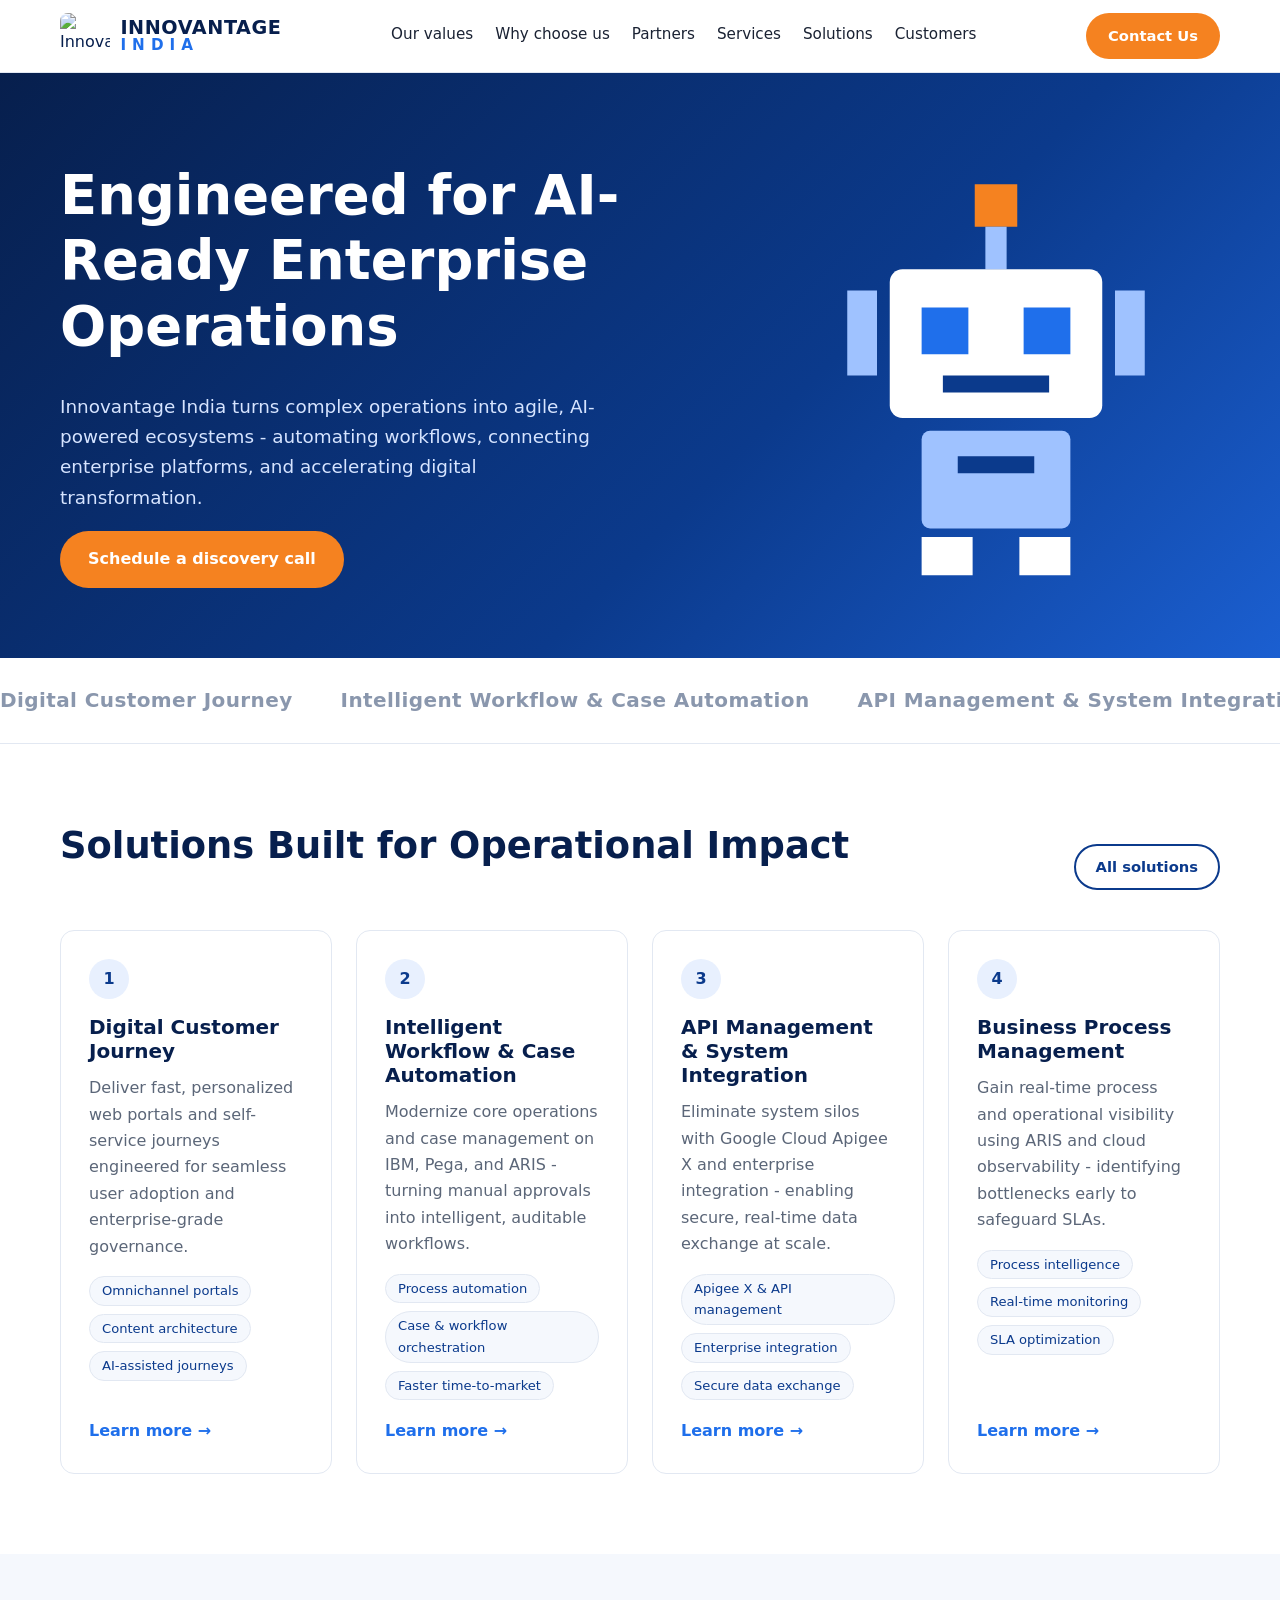
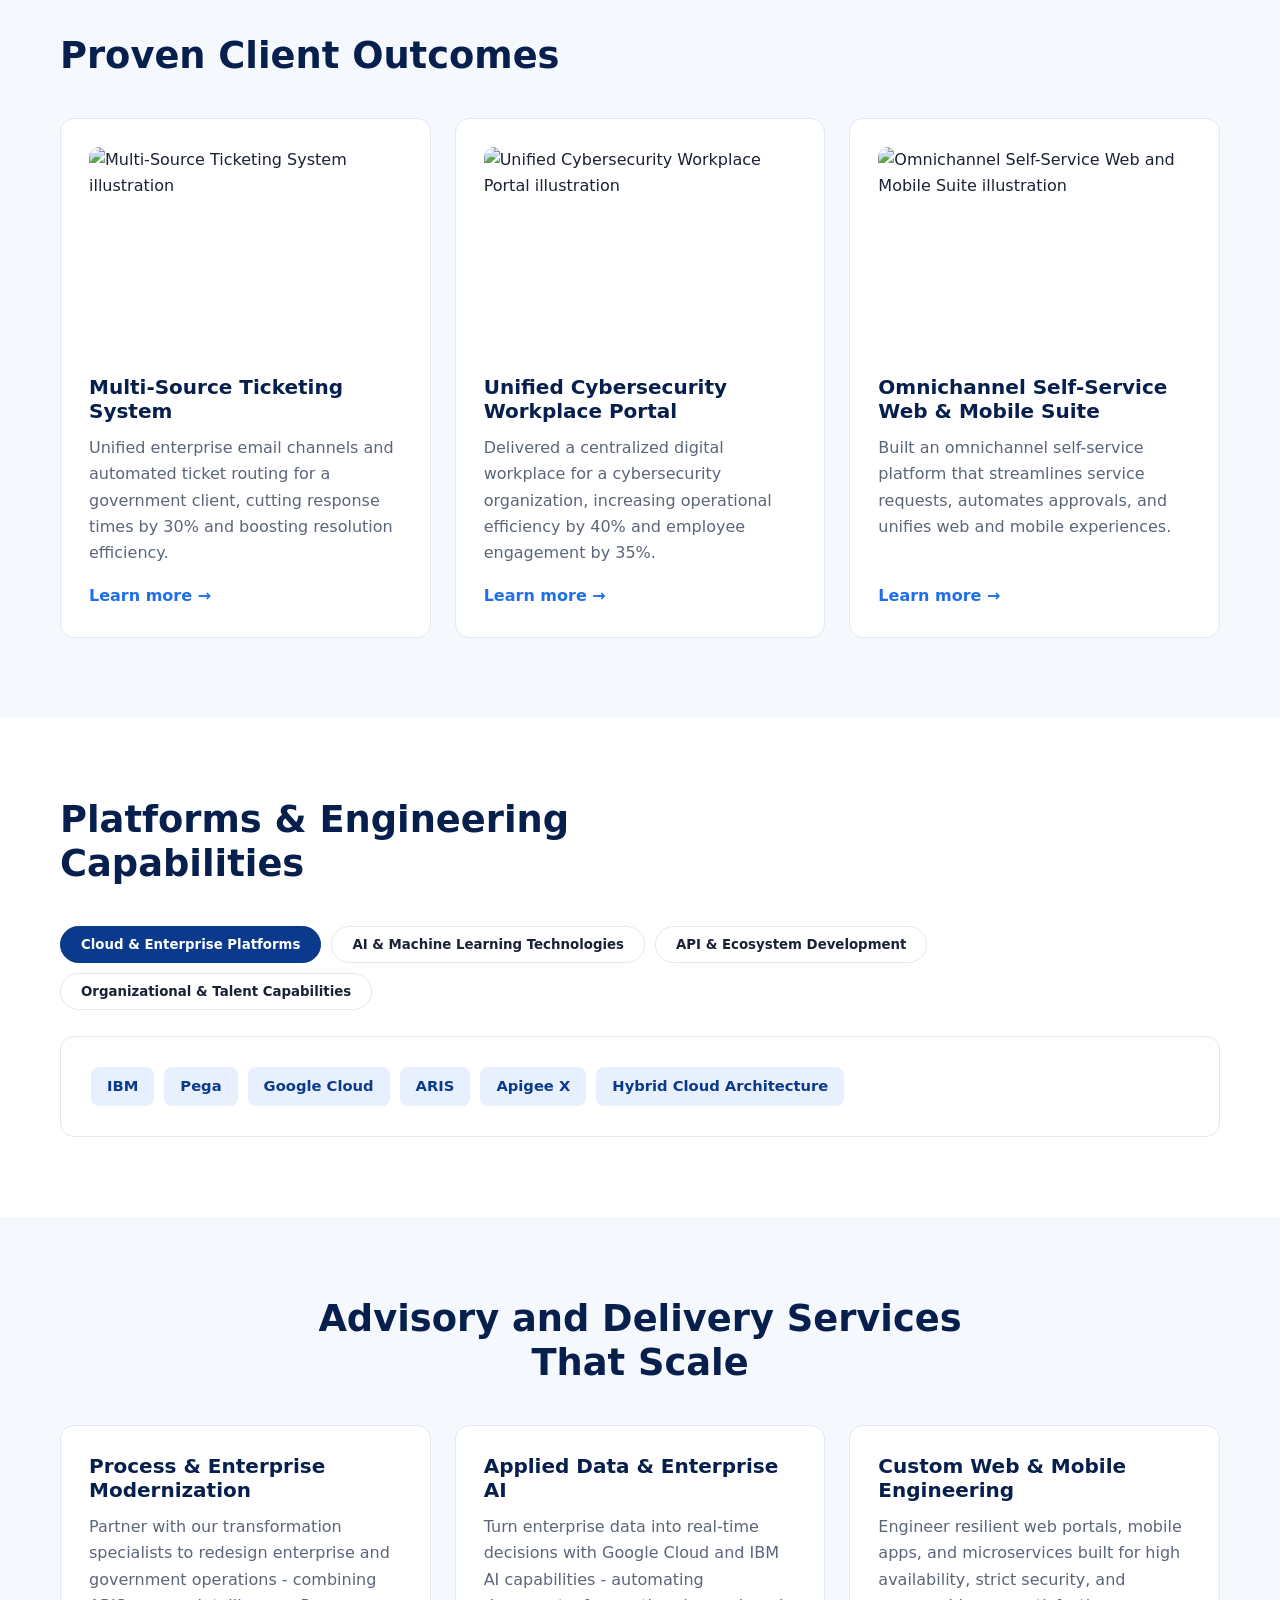
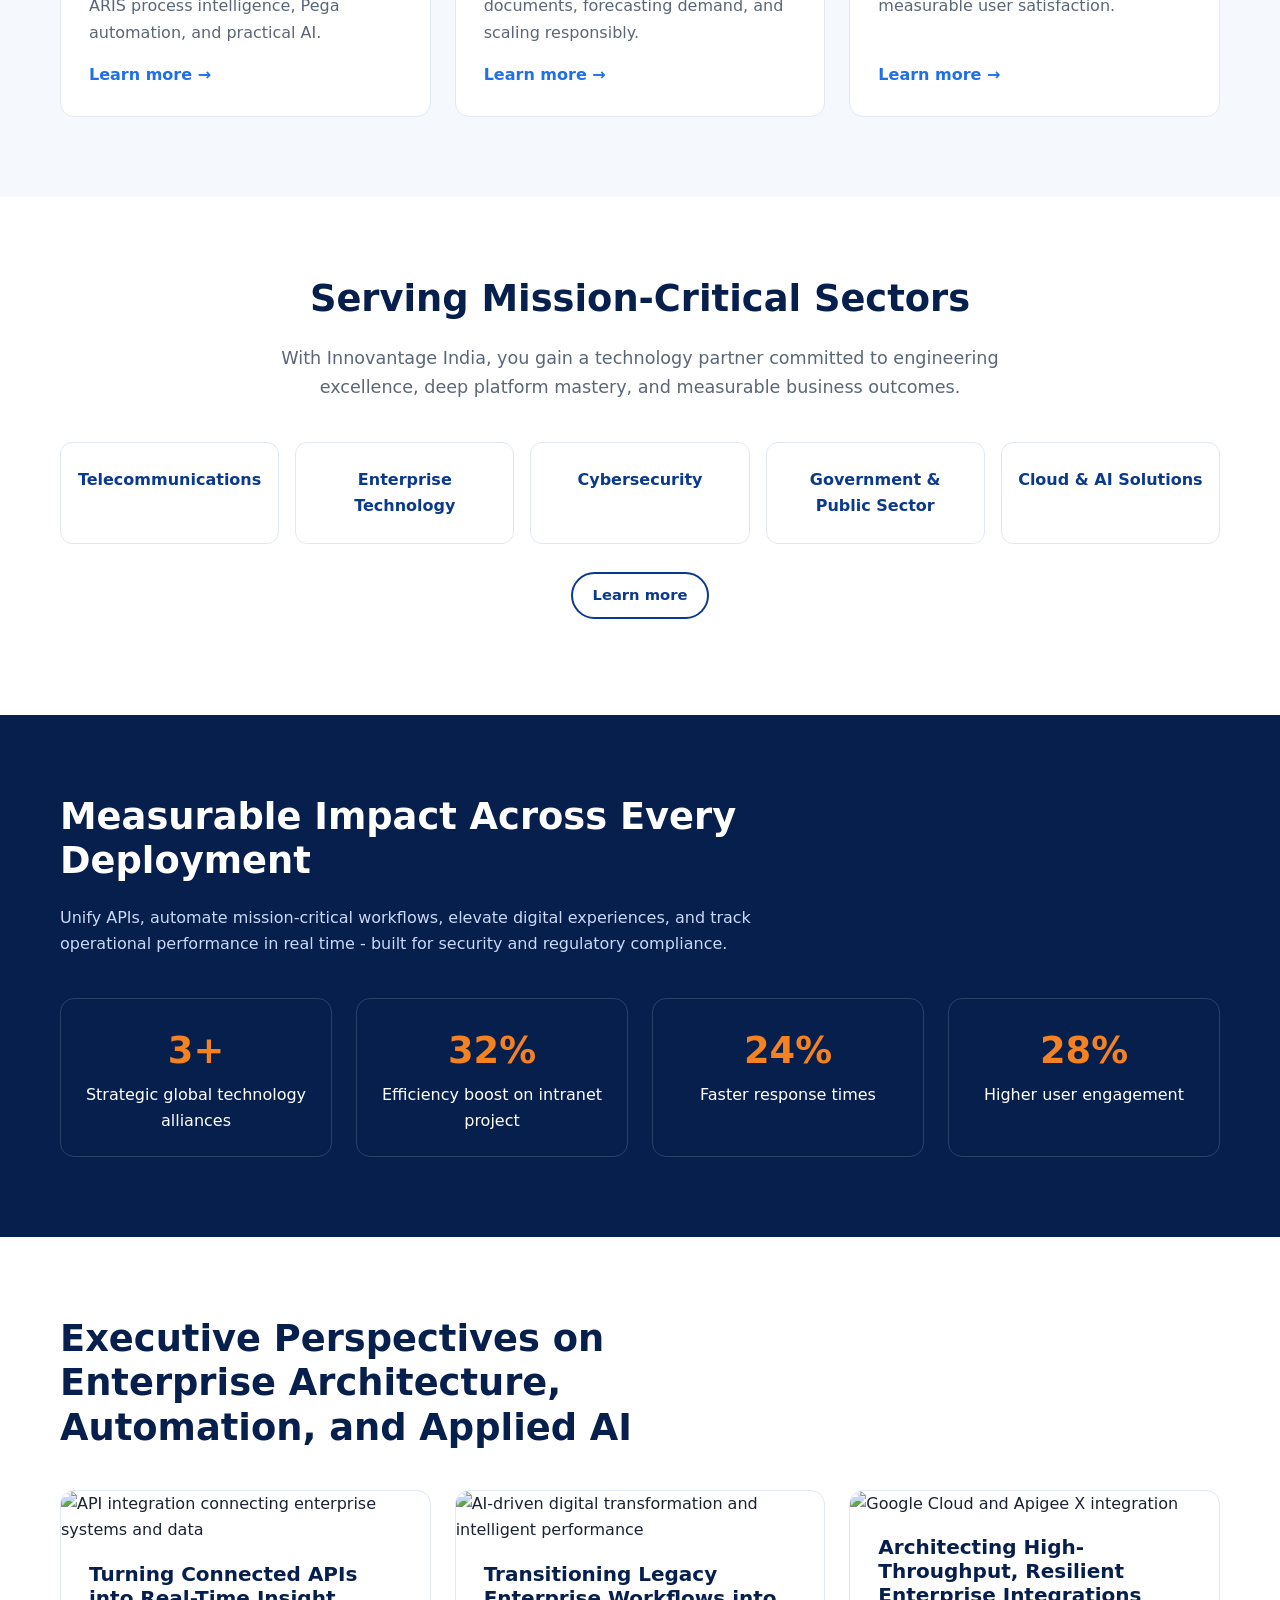
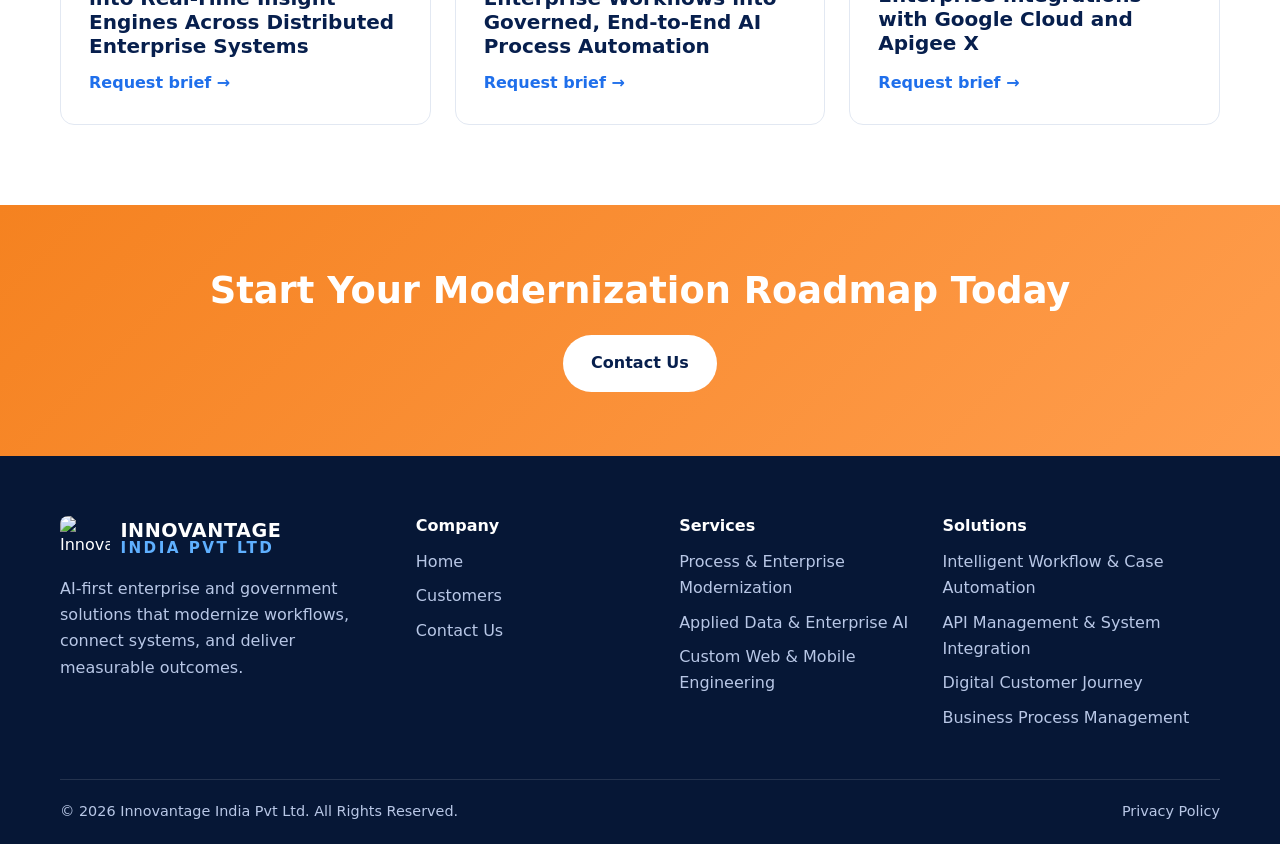
==== commit 40164621: "refactor: update website copy, titles, and descriptions across site pages" ====
--- a/index.html
+++ b/index.html
@@ -3,10 +3,10 @@
   <head>
     <meta charset="UTF-8" />
     <meta name="viewport" content="width=device-width, initial-scale=1" />
-    <title>Innovantage IT Consultancies India PVT Ltd</title>
+    <title>Innovantage India Pvt Ltd | Enterprise AI &amp; Digital Transformation</title>
     <meta
       name="description"
-      content="We modernize how your business runs. Automate approvals, reports and operations, accelerating digital transformation across enterprises and governments."
+      content="Innovantage India Pvt Ltd modernizes enterprise and government operations through AI, intelligent process automation, API integration, and cloud platforms."
     />
     <link rel="icon" type="image/png" href="images/logo.png" />
     <link rel="stylesheet" href="css/style.css" />
@@ -42,10 +42,11 @@
       <section class="hero">
         <div class="container hero-grid">
           <div class="reveal">
-            <h1 data-i18n="hero.title">Transforming Enterprises with AI</h1>
+            <h1 data-i18n="hero.title">Engineered for AI-Ready Enterprise Operations</h1>
             <p data-i18n="hero.sub">
-              We spark bold ideas and turn the traditional into groundbreaking,
-              leading the charge in transformative AI and technology solutions.
+              Innovantage India turns complex operations into agile, AI-powered
+              ecosystems - automating workflows, connecting enterprise platforms,
+              and accelerating digital transformation.
             </p>
             <a class="btn btn-primary" href="contact.html" data-i18n="cta.discovery">Schedule a discovery call</a>
           </div>
@@ -70,63 +71,63 @@
 
       <section class="partners" aria-label="Technology partners">
         <div class="marquee">
-          <span>Digital Experience</span><span>Enterprise Solutions</span>
-          <span>API & Integration</span>
-          <span>Business & Operations Monitoring</span>
-          <span>Digital Experience</span><span>Enterprise Solutions</span>
-          <span>API & Integration</span>
-          <span>Business & Operations Monitoring</span>
+          <span>Digital Customer Journey</span><span>Intelligent Workflow &amp; Case Automation</span>
+          <span>API Management &amp; System Integration</span>
+          <span>Business Process Management</span>
+          <span>Digital Customer Journey</span><span>Intelligent Workflow &amp; Case Automation</span>
+          <span>API Management &amp; System Integration</span>
+          <span>Business Process Management</span>
         </div>
       </section>
 
       <section class="section">
         <div class="container">
           <div class="section-head section-head-split reveal">
-            <h2 data-i18n="sol.title">Where Innovation Meets Action</h2>
+            <h2 data-i18n="sol.title">Solutions Built for Operational Impact</h2>
             <a class="btn btn-outline btn-sm" href="solutions.html" data-i18n="sol.all">All solutions</a>
           </div>
           <div class="grid grid-4">
             <article class="card reveal">
               <div class="num">1</div>
-              <h3 data-i18n="sol.dx">Digital Experience</h3>
-              <p>Deliver personalized, engaging interactions with cutting-edge tools like dotCMS and Contentsquare, powered by AI-augmented analytics.</p>
+              <h3 data-i18n="sol.dx">Digital Customer Journey</h3>
+              <p>Deliver fast, personalized web portals and self-service journeys engineered for seamless user adoption and enterprise-grade governance.</p>
               <ul class="tags">
-                <li>AI-augmented analytics</li>
-                <li>Content management</li>
-                <li>User behavior insights</li>
+                <li>Omnichannel portals</li>
+                <li>Content architecture</li>
+                <li>AI-assisted journeys</li>
               </ul>
               <a class="link-arrow" href="solutions.html#Digital-experience" data-i18n="learn">Learn more</a>
             </article>
             <article class="card reveal">
               <div class="num">2</div>
-              <h3 data-i18n="sol.ent">Enterprise Solutions</h3>
-              <p>Empower your operations with AI using leading platforms like Pega and Microsoft Dynamics CRM to simplify processes and decisions.</p>
+              <h3 data-i18n="sol.ent">Intelligent Workflow &amp; Case Automation</h3>
+              <p>Modernize core operations and case management on IBM, Pega, and ARIS - turning manual approvals into intelligent, auditable workflows.</p>
               <ul class="tags">
-                <li>Streamline operations</li>
-                <li>Customer engagement</li>
+                <li>Process automation</li>
+                <li>Case &amp; workflow orchestration</li>
                 <li>Faster time-to-market</li>
               </ul>
               <a class="link-arrow" href="solutions.html#enterprise" data-i18n="learn">Learn more</a>
             </article>
             <article class="card reveal">
               <div class="num">3</div>
-              <h3 data-i18n="sol.api">API &amp; Integration</h3>
-              <p>Break down silos with advanced API management and integration. Connect systems and enable secure data exchange across your enterprise.</p>
+              <h3 data-i18n="sol.api">API Management &amp; System Integration</h3>
+              <p>Eliminate system silos with Google Cloud Apigee X and enterprise integration - enabling secure, real-time data exchange at scale.</p>
               <ul class="tags">
-                <li>API management</li>
-                <li>System integration</li>
+                <li>Apigee X &amp; API management</li>
+                <li>Enterprise integration</li>
                 <li>Secure data exchange</li>
               </ul>
               <a class="link-arrow" href="solutions.html#Api-integration" data-i18n="learn">Learn more</a>
             </article>
             <article class="card reveal">
               <div class="num">4</div>
-              <h3 data-i18n="sol.bom">Business &amp; Operations Monitoring</h3>
-              <p>Gain real-time visibility into performance. Our monitoring solutions proactively identify issues and optimize operations.</p>
+              <h3 data-i18n="sol.bom">Business Process Management</h3>
+              <p>Gain real-time process and operational visibility using ARIS and cloud observability - identifying bottlenecks early to safeguard SLAs.</p>
               <ul class="tags">
+                <li>Process intelligence</li>
                 <li>Real-time monitoring</li>
-                <li>Operational optimization</li>
-                <li>Performance management</li>
+                <li>SLA optimization</li>
               </ul>
               <a class="link-arrow" href="solutions.html#BOM" data-i18n="learn">Learn more</a>
             </article>
@@ -137,35 +138,36 @@
       <section class="section soft">
         <div class="container">
           <div class="section-head reveal">
-            <h2 data-i18n="proj.title">Featured Projects</h2>
+            <h2 data-i18n="proj.title">Proven Client Outcomes</h2>
           </div>
           <div class="grid grid-3">
             <article class="card reveal">
-              <img class="project-thumb t1" src="images/email-services.png" alt="Email Services Management System illustration" />
-              <h3>Email Services Management System</h3>
+              <img class="project-thumb t1" src="images/email-services.png" alt="Multi-Source Ticketing System illustration" />
+              <h3>Multi-Source Ticketing System</h3>
               <p>
-                Automates ticketing and integrates email accounts, improving
-                efficiency and reducing response times by 30% for a government
-                client.
+                Unified enterprise email channels and automated ticket routing for
+                a government client, cutting response times by 30% and boosting
+                resolution efficiency.
               </p>
               <a class="link-arrow" href="customers.html" data-i18n="learn">Learn more</a>
             </article>
             <article class="card reveal">
-              <img class="project-thumb t2" src="images/digital-transformation.png" alt="Digital Transformation illustration" />
-              <h3>Digital Transformation</h3>
+              <img class="project-thumb t2" src="images/digital-transformation.png" alt="Unified Cybersecurity Workplace Portal illustration" />
+              <h3>Unified Cybersecurity Workplace Portal</h3>
               <p>
-                A cybersecurity firm launched a unified intranet, boosting
-                efficiency by 40% and engagement by 35%.
+                Delivered a centralized digital workplace for a cybersecurity
+                organization, increasing operational efficiency by 40% and
+                employee engagement by 35%.
               </p>
               <a class="link-arrow" href="customers.html" data-i18n="learn">Learn more</a>
             </article>
             <article class="card reveal">
-              <img class="project-thumb t3" src="images/enterprise-self-service.png" alt="Enterprise Self-Service Portal and Mobile App illustration" />
-              <h3>Enterprise Self-Service Portal &amp; Mobile App</h3>
+              <img class="project-thumb t3" src="images/enterprise-self-service.png" alt="Omnichannel Self-Service Web and Mobile Suite illustration" />
+              <h3>Omnichannel Self-Service Web &amp; Mobile Suite</h3>
               <p>
-                A unified digital platform that simplifies service access,
-                automates workflows and provides seamless experiences across web
-                and mobile applications.
+                Built an omnichannel self-service platform that streamlines
+                service requests, automates approvals, and unifies web and
+                mobile experiences.
               </p>
               <a class="link-arrow" href="customers.html" data-i18n="learn">Learn more</a>
             </article>
@@ -176,7 +178,7 @@
       <section class="section">
         <div class="container">
           <div class="section-head reveal">
-            <h2 data-i18n="tech.title">Technologies and Capabilities</h2>
+            <h2 data-i18n="tech.title">Platforms &amp; Engineering Capabilities</h2>
           </div>
           <div class="tab-list reveal" role="tablist">
             <button class="tab-btn active" data-tab="tab-cloud" type="button" data-i18n="tech.cloud">Cloud &amp; Enterprise Platforms</button>
@@ -186,17 +188,17 @@
           </div>
           <div id="tab-cloud" class="tab-panel active reveal">
             <ul class="chips">
+              <li>IBM</li>
+              <li>Pega</li>
               <li>Google Cloud</li>
-              <li>Pega</li>
-              <li>Microsoft Dynamics CRM</li>
-              <li>IBM</li>
-              <li>Software AG</li>
-              <li>Adobe</li>
+              <li>ARIS</li>
+              <li>Apigee X</li>
+              <li>Hybrid Cloud Architecture</li>
             </ul>
           </div>
           <div id="tab-ai" class="tab-panel">
             <ul class="chips">
-              <li>AI Research &amp; Development</li>
+              <li>Applied AI &amp; GenAI</li>
               <li>AI Governance &amp; Ethics</li>
               <li>Machine Learning</li>
               <li>Intelligent Automation</li>
@@ -224,22 +226,22 @@
       <section class="section soft">
         <div class="container">
           <div class="section-head center reveal">
-            <h2 data-i18n="svc.title">Working Side by Side to Bring Your Vision to Life</h2>
+            <h2 data-i18n="svc.title">Advisory and Delivery Services That Scale</h2>
           </div>
           <div class="grid grid-3">
             <article class="card reveal">
-              <h3 data-i18n="svc.dt">Digital Transformation</h3>
-              <p>Leverage years of expertise to redefine enterprise and government operations, supercharged by AI. From efficiency gains to better stakeholder experiences.</p>
+              <h3 data-i18n="svc.dt">Process &amp; Enterprise Modernization</h3>
+              <p>Partner with our transformation specialists to redesign enterprise and government operations - combining ARIS process intelligence, Pega automation, and practical AI.</p>
               <a class="link-arrow" href="services.html#Digital-Transformation" data-i18n="learn">Learn more</a>
             </article>
             <article class="card reveal">
-              <h3 data-i18n="svc.data">Data &amp; Artificial Intelligence</h3>
-              <p>Turn data into actionable insights with cloud-powered AI and next-generation machine learning. Optimize operations and stay ahead of the competition.</p>
+              <h3 data-i18n="svc.data">Applied Data &amp; Enterprise AI</h3>
+              <p>Turn enterprise data into real-time decisions with Google Cloud and IBM AI capabilities - automating documents, forecasting demand, and scaling responsibly.</p>
               <a class="link-arrow" href="services.html#Data-and-AI" data-i18n="learn">Learn more</a>
             </article>
             <article class="card reveal">
-              <h3 data-i18n="svc.app">Application Development</h3>
-              <p>Delight your customers with web and mobile applications designed to be user-friendly, high-performing and aligned with your business goals.</p>
+              <h3 data-i18n="svc.app">Custom Web &amp; Mobile Engineering</h3>
+              <p>Engineer resilient web portals, mobile apps, and microservices built for high availability, strict security, and measurable user satisfaction.</p>
               <a class="link-arrow" href="services.html#Application-Development" data-i18n="learn">Learn more</a>
             </article>
           </div>
@@ -249,18 +251,19 @@
       <section class="section">
         <div class="container">
           <div class="section-head center reveal">
-            <h2 data-i18n="clients.title">Trusted by Industry Leaders</h2>
+            <h2 data-i18n="clients.title">Serving Mission-Critical Sectors</h2>
             <p class="lead">
-              With Innovantage, you gain a partner committed to delivering
-              excellence, innovation and measurable results.
+              With Innovantage India, you gain a technology partner committed
+              to engineering excellence, deep platform mastery, and measurable
+              business outcomes.
             </p>
           </div>
           <div class="client-grid reveal">
             <div class="client">Telecommunications</div>
             <div class="client">Enterprise Technology</div>
             <div class="client">Cybersecurity</div>
-            <div class="client">Digital Transformation</div>
-            <div class="client">Cloud & AI Solutions</div>
+            <div class="client">Government &amp; Public Sector</div>
+            <div class="client">Cloud &amp; AI Solutions</div>
           </div>
           <p class="section-cta-center">
             <a class="btn btn-outline btn-sm" href="customers.html" data-i18n="learn">Learn more</a>
@@ -271,17 +274,17 @@
       <section class="section band">
         <div class="container">
           <div class="section-head reveal">
-            <h2 data-i18n="future.title">Powering the Future of Business</h2>
+            <h2 data-i18n="future.title">Measurable Impact Across Every Deployment</h2>
             <p>
-              Integrate APIs, boost efficiency, enhance experiences and drive
-              innovation, with real-time insights for performance tracking.
-              Security, data and regulatory ready.
+              Unify APIs, automate mission-critical workflows, elevate digital
+              experiences, and track operational performance in real time - built
+              for security and regulatory compliance.
             </p>
           </div>
           <div class="stats reveal">
             <div class="stat">
-              <strong data-count="1" data-suffix="st">1st</strong>dotCMS web app
-              deployer in the region
+              <strong data-count="4" data-suffix="+">4+</strong>Strategic global
+              technology alliances
             </div>
             <div class="stat">
               <strong data-count="40" data-suffix="%">40%</strong>Efficiency
@@ -302,23 +305,23 @@
       <section class="section">
         <div class="container">
           <div class="section-head reveal">
-            <h2 data-i18n="blog.title">Ideas Shaping the Next Generation of Enterprises</h2>
+            <h2 data-i18n="blog.title">Executive Perspectives on Enterprise Architecture, Automation, and Applied AI</h2>
           </div>
           <div class="grid grid-3">
             <article class="card reveal">
               <img class="post-thumb" src="images/api-integration.png" alt="API integration connecting enterprise systems and data" />
-              <h3>From APIs to Insight Engines: Building the Connected Enterprise for Real-Time Performance</h3>
-              <a class="link-arrow" href="#" data-i18n="read">Read more</a>
+              <h3>Turning Connected APIs into Real-Time Insight Engines Across Distributed Enterprise Systems</h3>
+              <a class="link-arrow" href="contact.html" data-i18n="read">Request brief</a>
             </article>
             <article class="card reveal">
               <img class="post-thumb" src="images/ai-transformation.png" alt="AI-driven digital transformation and intelligent performance" />
-              <h3>AI-Driven Digital Transformation: From Legacy Operations to Intelligent Performance</h3>
-              <a class="link-arrow" href="#" data-i18n="read">Read more</a>
+              <h3>Transitioning Legacy Enterprise Workflows into Governed, End-to-End AI Process Automation</h3>
+              <a class="link-arrow" href="contact.html" data-i18n="read">Request brief</a>
             </article>
             <article class="card reveal">
               <img class="post-thumb" src="images/google-cloud-apigee.png" alt="Google Cloud and Apigee X integration" />
-              <h3>Modernizing High-Volume Social Media Integrations with Google Cloud and Apigee X</h3>
-              <a class="link-arrow" href="#" data-i18n="read">Read more</a>
+              <h3>Architecting High-Throughput, Resilient Enterprise Integrations with Google Cloud and Apigee X</h3>
+              <a class="link-arrow" href="contact.html" data-i18n="read">Request brief</a>
             </article>
           </div>
         </div>
@@ -326,7 +329,7 @@
 
       <section class="cta">
         <div class="container reveal">
-          <h2 data-i18n="cta.title">Schedule a call with us</h2>
+          <h2 data-i18n="cta.title">Start Your Modernization Roadmap Today</h2>
           <a class="btn" href="contact.html" data-i18n="cta.btn">Contact Us</a>
         </div>
       </section>
@@ -340,10 +343,10 @@
               <img class="logo-img" src="images/logo.png" alt="Innovantage logo" width="46" height="42" />
               <span class="logo-wordmark">
                 <span class="wm-main">INNOVANTAGE</span>
-                <span class="wm-india">INDIA</span>
+                <span class="wm-india">INDIA PVT LTD</span>
               </span>
             </a>
-            <p>AI-driven enterprise &amp; government solutions that modernize how your business runs.</p>
+            <p>AI-first enterprise and government solutions that modernize workflows, connect systems, and deliver measurable outcomes.</p>
           </div>
           <div>
             <h4 data-i18n="footer.company">Company</h4>
@@ -356,18 +359,18 @@
           <div>
             <h4 data-i18n="footer.services">Services</h4>
             <ul>
-              <li><a href="services.html#Digital-Transformation">Digital Transformation</a></li>
-              <li><a href="services.html#Data-and-AI">Data and AI</a></li>
-              <li><a href="services.html#Application-Development">Application Development</a></li>
+              <li><a href="services.html#Digital-Transformation">Process &amp; Enterprise Modernization</a></li>
+              <li><a href="services.html#Data-and-AI">Applied Data &amp; Enterprise AI</a></li>
+              <li><a href="services.html#Application-Development">Custom Web &amp; Mobile Engineering</a></li>
             </ul>
           </div>
           <div>
             <h4 data-i18n="footer.solutions">Solutions</h4>
             <ul>
-              <li><a href="solutions.html#enterprise">Enterprise Solutions</a></li>
-              <li><a href="solutions.html#Api-integration">API &amp; Integration Solutions</a></li>
-              <li><a href="solutions.html#Digital-experience">Digital Experience Solutions</a></li>
-              <li><a href="solutions.html#BOM">Business &amp; Operations Monitoring</a></li>
+              <li><a href="solutions.html#enterprise">Intelligent Workflow &amp; Case Automation</a></li>
+              <li><a href="solutions.html#Api-integration">API Management &amp; System Integration</a></li>
+              <li><a href="solutions.html#Digital-experience">Digital Customer Journey</a></li>
+              <li><a href="solutions.html#BOM">Business Process Management</a></li>
             </ul>
           </div>
         </div>
--- a/css/style.css
+++ b/css/style.css
@@ -717,7 +717,6 @@
 }
 
 
-/* ---------- Forms ---------- */
 /* ---------- Contact / Embedded Form ---------- */
 .contact-grid {
   display: grid;
@@ -726,36 +725,16 @@
   align-items: start;
 }
 
-.form-group {
-  margin-bottom: 18px;
-}
-
-label {
+
   .ms-form-embed {
     display: block;
-    font-weight: 600;
-    margin-bottom: 6px;
-  }
-
-  input,
-  textarea {
     width: 100%;
-    padding: 12px 14px;
-    border: 1.5px solid var(--border);
-    border-radius: 10px;
-    font: inherit;
-    color: var(--ink);
     min-height: 680px;
     border: 1px solid var(--border);
     border-radius: var(--radius);
     background: #fff;
   }
 
-  input:focus,
-  textarea:focus {
-    outline: none;
-    border-color: var(--blue-500);
-    box-shadow: 0 0 0 3px rgba(31, 111, 235, .15);
 
     .form-fallback {
       margin-top: 12px;
@@ -763,56 +742,6 @@
       color: var(--muted);
     }
 
-    .form-group.invalid input,
-    .form-group.invalid textarea {
-      border-color: #d93025;
-    }
-
-    .error-msg {
-      color: #d93025;
-      font-size: .85rem;
-      min-height: 1.2em;
-      display: block;
-      margin-top: 4px;
-    }
-
-    .success-msg {
-      display: none;
-      background: #e6f7ee;
-      border: 1px solid #9bd8b5;
-      color: #176b3a;
-      padding: 14px 18px;
-      border-radius: 10px;
-      margin-top: 16px;
-    }
-
-    .success-msg.show {
-      display: block;
-    }
-
-    .error-banner {
-      display: none;
-      background: #fdecea;
-      border: 1px solid #f5b5ae;
-      color: #a51e14;
-      padding: 14px 18px;
-      border-radius: 10px;
-      margin-top: 16px;
-    }
-
-    .error-banner.show {
-      display: block;
-    }
-
-    .hp-field {
-      position: absolute;
-      left: -9999px;
-      width: 1px;
-      height: 1px;
-      overflow: hidden;
-      opacity: 0;
-      pointer-events: none;
-    }
 
     .info-box {
       background: var(--bg-soft);
@@ -823,312 +752,362 @@
       align-self: start;
     }
 
-    .info-box li {
-      margin-bottom: 10px;
-      list-style: none;
-    }
-
-    .info-box ul {
-      padding: 0;
-    }
-
-    /* Blog / Insights images */
-    .post-thumb {
-      display: block;
-      width: calc(100% + 56px) !important;
-      max-width: none !important;
-      height: auto;
-      object-fit: unset;
-      margin: -28px -28px 18px;
-      border-radius: 14px 14px 10px 10px;
-    }
-
-    /* ---------- Footer ---------- */
-    .site-footer {
-      background: #061736;
-      color: #b8c7e6;
-      padding: 60px 0 0;
-    }
-
-    .footer-grid {
-      display: grid;
-      grid-template-columns: 1.4fr 1fr 1fr 1.2fr;
-      gap: 32px;
-    }
-
-    .site-footer h4 {
-      color: #fff;
-      font-size: 1rem;
-    }
-
-    .site-footer a {
-      color: #b8c7e6;
-    }
-
-    .site-footer a:hover {
-      color: #fff;
-    }
-
-    .site-footer ul {
-      list-style: none;
-      padding: 0;
-      margin: 0;
-    }
-
-    .site-footer li {
-      margin-bottom: 8px;
-    }
-
-    .site-footer .logo {
-      color: #fff;
-      margin-bottom: 14px;
-    }
-
-    .site-footer .wm-main {
-      color: #ffffff;
-    }
-
-    .site-footer .wm-india {
-      color: #5fb0ff;
-    }
-
-    .footer-bottom {
-      border-top: 1px solid rgba(255, 255, 255, .12);
-      margin-top: 40px;
-      padding: 20px 0;
-      display: flex;
-      justify-content: space-between;
-      gap: 12px;
-      flex-wrap: wrap;
-      font-size: .9rem;
-    }
-
-    /* ---------- Back to top ---------- */
-    #backToTop {
-      position: fixed;
-      bottom: 24px;
-      inset-inline-end: 24px;
-      width: 46px;
-      height: 46px;
-      border-radius: 50%;
-      border: 0;
-      background: var(--orange);
-      color: #fff;
-      font-size: 1.3rem;
-      cursor: pointer;
-      box-shadow: var(--shadow);
-      opacity: 0;
-      visibility: hidden;
-      transform: translateY(12px);
-      transition: .3s;
-      z-index: 90;
-    }
-
-    #backToTop.show {
-      opacity: 1;
-      visibility: visible;
-      transform: none;
-    }
-
-    /* ---------- Scroll reveal ---------- */
-    .reveal {
-      opacity: 0;
-      transform: translateY(28px);
-      transition: opacity .7s ease, transform .7s ease;
-    }
-
-    .reveal.visible {
-      opacity: 1;
-      transform: none;
-    }
-
-    @media (prefers-reduced-motion: reduce) {
+
+      .info-box li {
+        margin-bottom: 10px;
+        list-style: none;
+      }
+
+
+      .info-box ul {
+        padding: 0;
+      }
+
+      .map-wrap {
+        margin-top: 20px;
+      }
+
+      .map-embed {
+        display: block;
+        width: 100%;
+        height: 260px;
+        border: 1px solid var(--border);
+        border-radius: 10px;
+        background: #e9eef7;
+      }
+
+      .map-link {
+        margin: 10px 0 0;
+        font-size: .88rem;
+      }
+
+
+      /* Blog / Insights images */
+      .post-thumb {
+        display: block;
+        width: calc(100% + 56px) !important;
+        max-width: none !important;
+        height: auto;
+        object-fit: unset;
+        margin: -28px -28px 18px;
+        border-radius: 14px 14px 10px 10px;
+      }
+
+
+      /* ---------- Footer ---------- */
+      .site-footer {
+        background: #061736;
+        color: #b8c7e6;
+        padding: 60px 0 0;
+      }
+
+
+      .footer-grid {
+        display: grid;
+        grid-template-columns: 1.4fr 1fr 1fr 1.2fr;
+        gap: 32px;
+        align-items: start;
+      }
+
+      .footer-grid>div {
+        min-width: 0;
+      }
+
+      .site-footer h4 {
+        color: #fff;
+        font-size: 1rem;
+        margin: 0 0 14px;
+      }
+
+      .site-footer a {
+        color: #b8c7e6;
+      }
+
+      .site-footer a:hover {
+        color: #fff;
+      }
+
+      .site-footer ul {
+        list-style: none;
+        padding: 0;
+        margin: 0;
+      }
+
+      .site-footer li {
+        margin-bottom: 8px;
+      }
+
+      .site-footer .logo {
+        color: #fff;
+        margin-bottom: 14px;
+      }
+
+      .site-footer .wm-main {
+        color: #ffffff;
+      }
+
+      .site-footer .wm-india {
+        color: #5fb0ff;
+        letter-spacing: .16em;
+      }
+
+      .footer-bottom {
+        border-top: 1px solid rgba(255, 255, 255, .12);
+        margin-top: 40px;
+        padding: 20px 0;
+        display: flex;
+        justify-content: space-between;
+        gap: 12px;
+        flex-wrap: wrap;
+        font-size: .9rem;
+      }
+
+
+      /* ---------- Back to top ---------- */
+      #backToTop {
+        position: fixed;
+        bottom: 24px;
+        inset-inline-end: 24px;
+        width: 46px;
+        height: 46px;
+        border-radius: 50%;
+        border: 0;
+        background: var(--orange);
+        color: #fff;
+        font-size: 1.3rem;
+        cursor: pointer;
+        box-shadow: var(--shadow);
+        opacity: 0;
+        visibility: hidden;
+        transform: translateY(12px);
+        transition: .3s;
+        z-index: 90;
+      }
+
+      #backToTop.show {
+        opacity: 1;
+        visibility: visible;
+        transform: none;
+      }
+
+      /* ---------- Scroll reveal ---------- */
       .reveal {
+        opacity: 0;
+        transform: translateY(28px);
+        transition: opacity .7s ease, transform .7s ease;
+      }
+
+      .reveal.visible {
         opacity: 1;
         transform: none;
-        transition: none;
-      }
-
-      .marquee,
-      .hero-art svg {
-        animation: none;
-      }
-    }
-
-    /* ---------- RTL ---------- */
-    html[dir="rtl"] body {
-      font-family: "Segoe UI", Tahoma, "Noto Sans Arabic", Arial, sans-serif;
-    }
-
-    /* ---------- Responsive ---------- */
-    @media (max-width: 960px) {
-
-      .grid-4,
-      .stats {
-        grid-template-columns: repeat(2, 1fr);
-      }
-
-      .grid-3 {
-        grid-template-columns: repeat(2, 1fr);
-      }
-
-      .footer-grid {
-        grid-template-columns: 1fr 1fr;
-      }
-
-      .hero-grid,
-      .detail,
-      .contact-grid {
-        grid-template-columns: 1fr;
-      }
-
-      .detail:nth-child(even) .detail-art {
-        order: 0;
-      }
-
-      .hero-art {
-        display: none;
-      }
-    }
-
-    @media (max-width: 1100px) {
-      .nav {
-        gap: 14px;
-      }
-
-      .nav a {
-        font-size: .88rem;
-      }
-    }
-
-    @media (max-width: 860px) {
-      .hamburger {
-        display: block;
-      }
-
-      .nav {
-        position: absolute;
-        top: 72px;
-        inset-inline: 0;
-        background: #fff;
-        flex-direction: column;
-        gap: 0;
-        border-bottom: 1px solid var(--border);
-        max-height: 0;
-        overflow: hidden;
-        transition: max-height .35s ease;
-      }
-
-      .nav.open {
-        max-height: 420px;
-        box-shadow: var(--shadow);
-      }
-
-      .nav a {
-        padding: 14px 24px;
-        border-bottom: 1px solid var(--border);
-        font-size: .95rem;
-      }
-
-      .nav-actions .btn {
-        display: none;
-      }
-    }
-
-    @media (max-width: 600px) {
-      .section {
-        padding: 56px 0;
-      }
-
-      .grid-2,
-      .grid-3,
-      .grid-4,
-      .stats,
-      .footer-grid {
-        grid-template-columns: 1fr;
-      }
-
-      .logo-wordmark {
-        font-size: 1rem;
-      }
-
-      .wm-india {
-        font-size: .82rem;
-      }
-
-      .logo-img {
-        height: 40px;
-      }
-    }
-
-    /* Technology Partners */
-    .partner-grid {
-      align-items: stretch;
-    }
-
-    .partner-card {
-      min-height: 190px;
-      padding: 24px 18px;
-      display: flex;
-      flex-direction: column;
-      align-items: center;
-      justify-content: center;
-      text-align: center;
-      gap: 8px;
-    }
-
-    .partner-logo {
-      width: 100%;
-      height: 65px;
-      display: flex;
-      align-items: center;
-      justify-content: center;
-      margin-bottom: 8px;
-    }
-
-    .partner-logo img {
-      display: block;
-      max-width: 175px;
-      max-height: 55px;
-      width: auto;
-      height: auto;
-      object-fit: contain;
-    }
-
-    .partner-card h3 {
-      font-size: 1.1rem;
-      margin: 0;
-      color: var(--blue-900);
-    }
-
-    .partner-card small {
-      display: block;
-      color: var(--muted);
-      font-size: .9rem;
-      font-weight: 400;
-      margin: 0;
-    }
-
-    .partner-card:hover .partner-logo img {
-      transform: scale(1.04);
-      transition: transform .25s ease;
-    }
-
-    @media (max-width: 600px) {
-      .partner-card {
-        min-height: 175px;
-      }
-
-      .partner-logo img {
-        max-width: 155px;
-        max-height: 50px;
-      }
-    }
-
-    .partner-card .partner-logo img.ibm-logo {
-      width: 180px;
-      max-width: 180px;
-      height: 75px;
-      max-height: 75px;
-      object-fit: contain;
-    }+      }
+
+      @media (prefers-reduced-motion: reduce) {
+        .reveal {
+          opacity: 1;
+          transform: none;
+          transition: none;
+        }
+
+
+        .marquee,
+        .hero-art svg {
+          animation: none;
+        }
+      }
+
+
+      /* ---------- RTL ---------- */
+      html[dir="rtl"] body {
+        font-family: "Segoe UI", Tahoma, "Noto Sans Arabic", Arial, sans-serif;
+      }
+
+
+      /* ---------- Responsive ---------- */
+      @media (max-width: 960px) {
+
+        .grid-4,
+        .stats {
+          grid-template-columns: repeat(2, 1fr);
+        }
+
+        .grid-3 {
+          grid-template-columns: repeat(2, 1fr);
+        }
+
+
+        .footer-grid {
+          grid-template-columns: 1fr 1fr;
+        }
+
+
+        .hero-grid,
+        .detail,
+        .contact-grid {
+          grid-template-columns: 1fr;
+        }
+
+
+        .detail:nth-child(even) .detail-art {
+          order: 0;
+        }
+
+
+        .hero-art {
+          display: none;
+        }
+      }
+
+
+        @media (max-width: 1100px) {
+          .nav {
+            gap: 14px;
+          }
+
+
+        .nav a {
+          font-size: .88rem;
+        }
+      }
+
+
+      @media (max-width: 860px) {
+        .hamburger {
+          display: block;
+        }
+
+          .nav {
+            position: absolute;
+            top: 72px;
+            inset-inline: 0;
+            background: #fff;
+            flex-direction: column;
+            gap: 0;
+            border-bottom: 1px solid var(--border);
+            max-height: 0;
+            overflow: hidden;
+            transition: max-height .35s ease;
+          }
+
+
+          .nav.open {
+            max-height: 420px;
+            box-shadow: var(--shadow);
+          }
+
+
+          .nav a {
+            padding: 14px 24px;
+            border-bottom: 1px solid var(--border);
+            font-size: .95rem;
+          }
+
+
+          .nav-actions .btn {
+            display: none;
+          }
+        }
+
+
+        @media (max-width: 600px) {
+          .section {
+            padding: 56px 0;
+          }
+
+
+          .grid-2,
+          .grid-3,
+          .grid-4,
+          .stats,
+          .footer-grid {
+            grid-template-columns: 1fr;
+          }
+
+
+        .logo-wordmark {
+          font-size: 1rem;
+        }
+
+
+          .wm-india {
+            font-size: .82rem;
+          }
+
+
+        .logo-img {
+          height: 40px;
+        }
+      }
+
+
+        /* Technology Partners */
+        .partner-grid {
+          align-items: stretch;
+        }
+
+        .partner-card {
+          min-height: 190px;
+          padding: 24px 18px;
+          display: flex;
+          flex-direction: column;
+          align-items: center;
+          justify-content: center;
+          text-align: center;
+          gap: 8px;
+        }
+
+        .partner-logo {
+          width: 100%;
+          height: 65px;
+          display: flex;
+          align-items: center;
+          justify-content: center;
+          margin-bottom: 8px;
+        }
+
+        .partner-logo img {
+          display: block;
+          max-width: 175px;
+          max-height: 55px;
+          width: auto;
+          height: auto;
+          object-fit: contain;
+        }
+
+      .partner-card h3 {
+        font-size: 1.1rem;
+        margin: 0;
+        color: var(--blue-900);
+      }
+
+        .partner-card small {
+          display: block;
+          color: var(--muted);
+          font-size: .9rem;
+          font-weight: 400;
+          margin: 0;
+        }
+
+        .partner-card:hover .partner-logo img {
+          transform: scale(1.04);
+          transition: transform .25s ease;
+        }
+
+        @media (max-width: 600px) {
+          .partner-card {
+            min-height: 175px;
+          }
+
+          .partner-logo img {
+            max-width: 155px;
+            max-height: 50px;
+          }
+        }
+
+      .partner-card .partner-logo img.ibm-logo {
+        width: 180px;
+        max-width: 180px;
+        height: 75px;
+        max-height: 75px;
+        object-fit: contain;
+      }
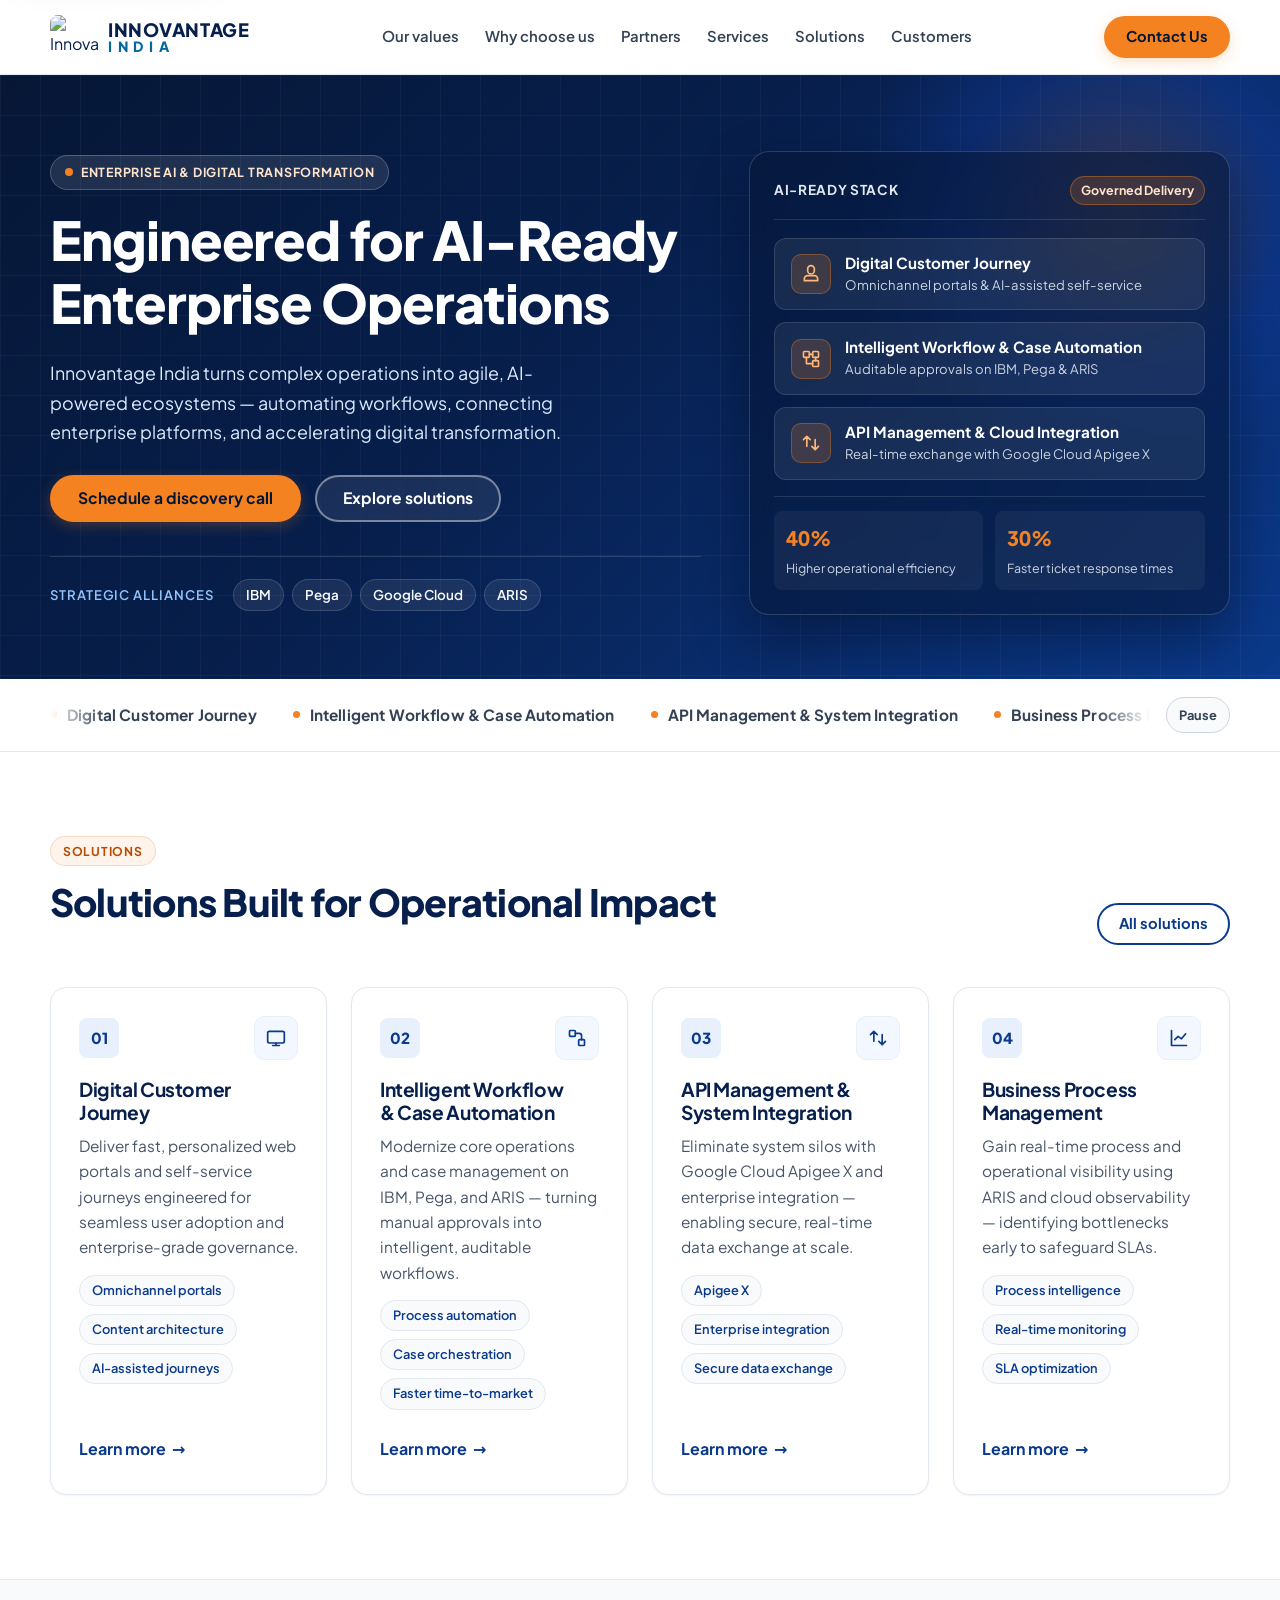
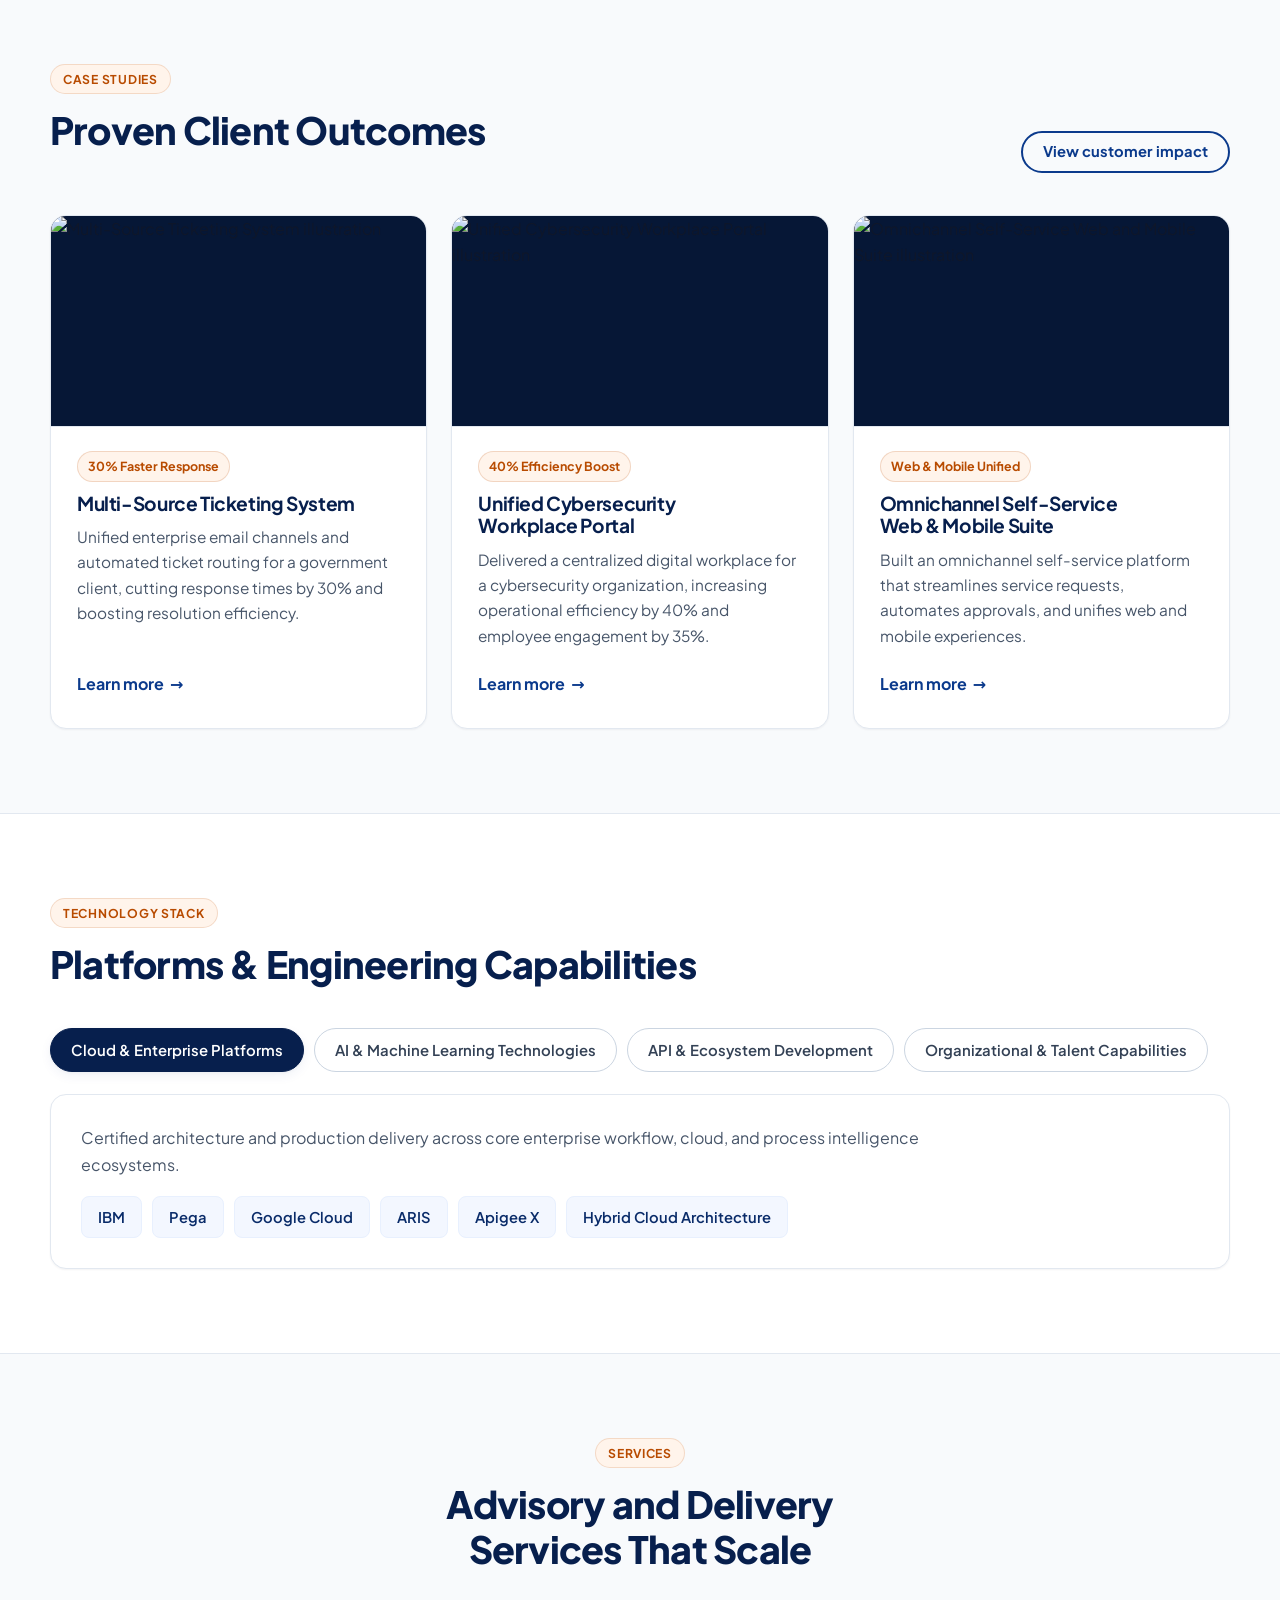
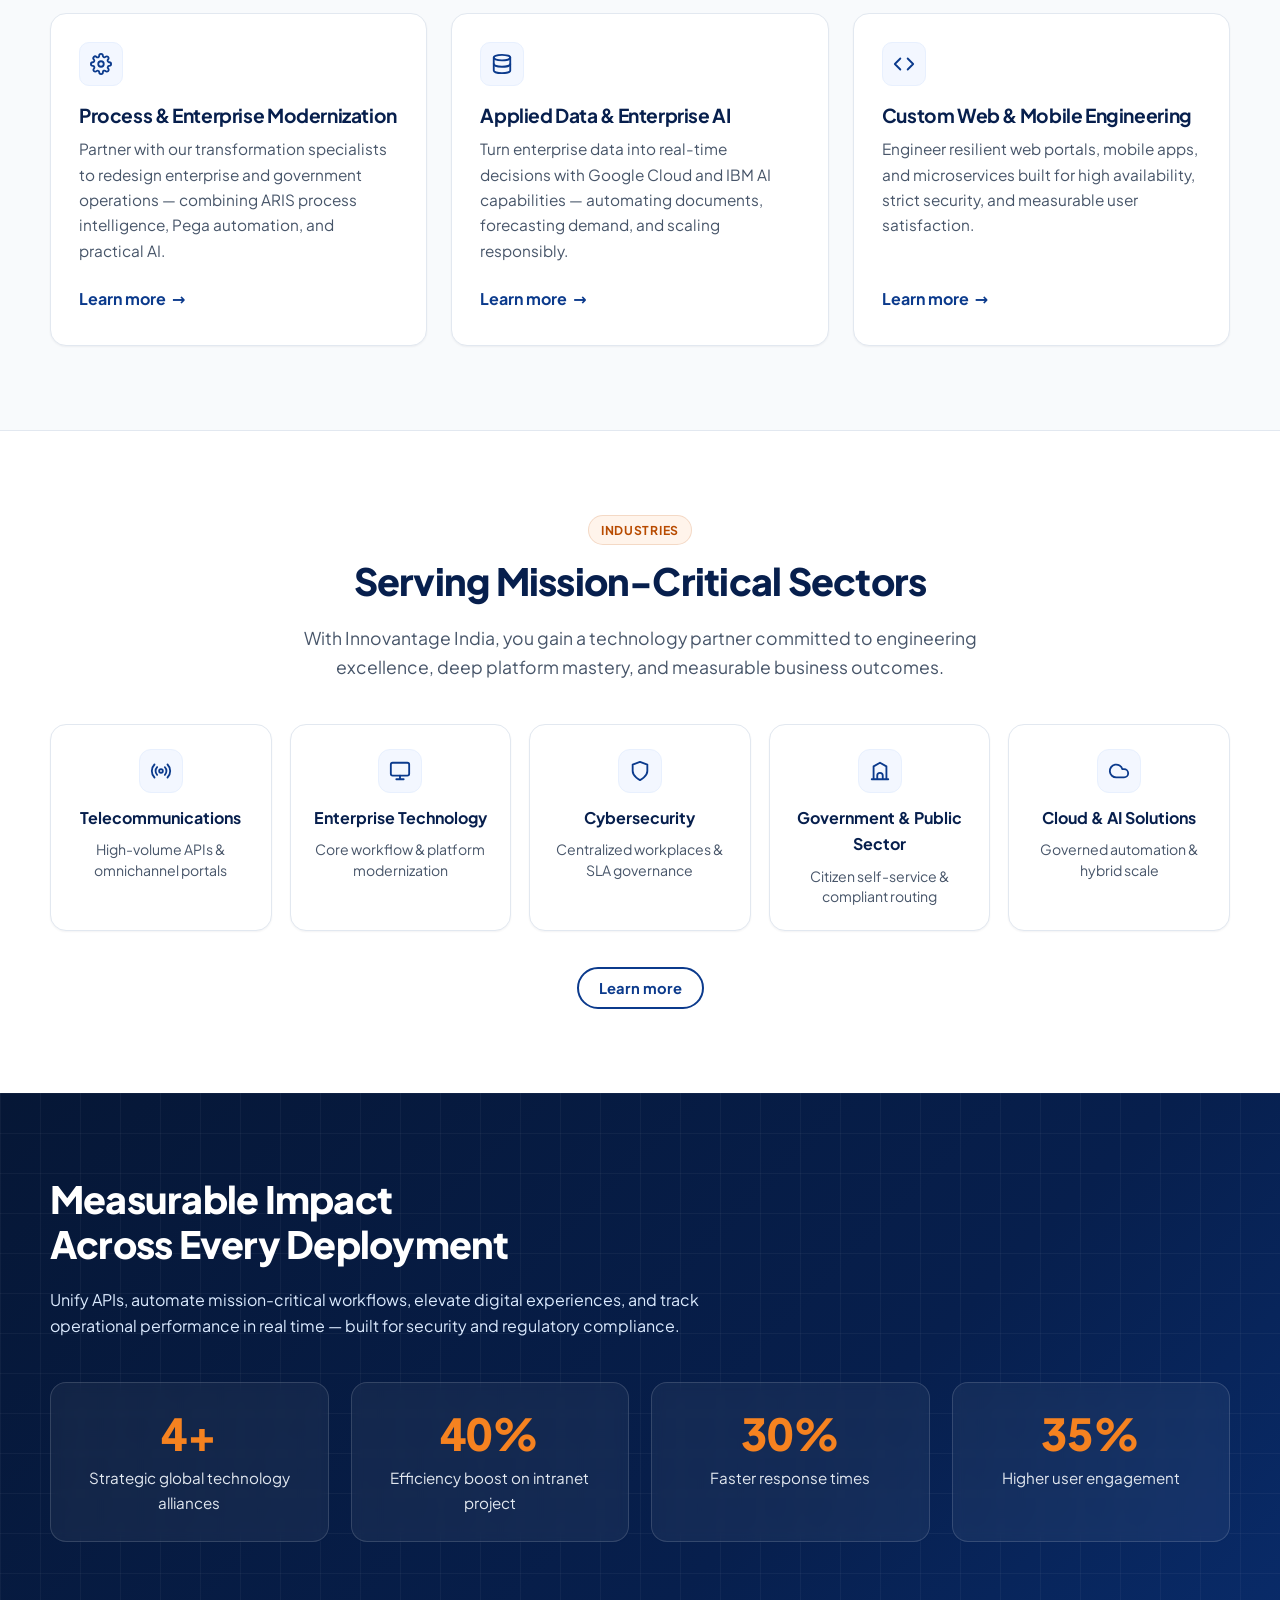
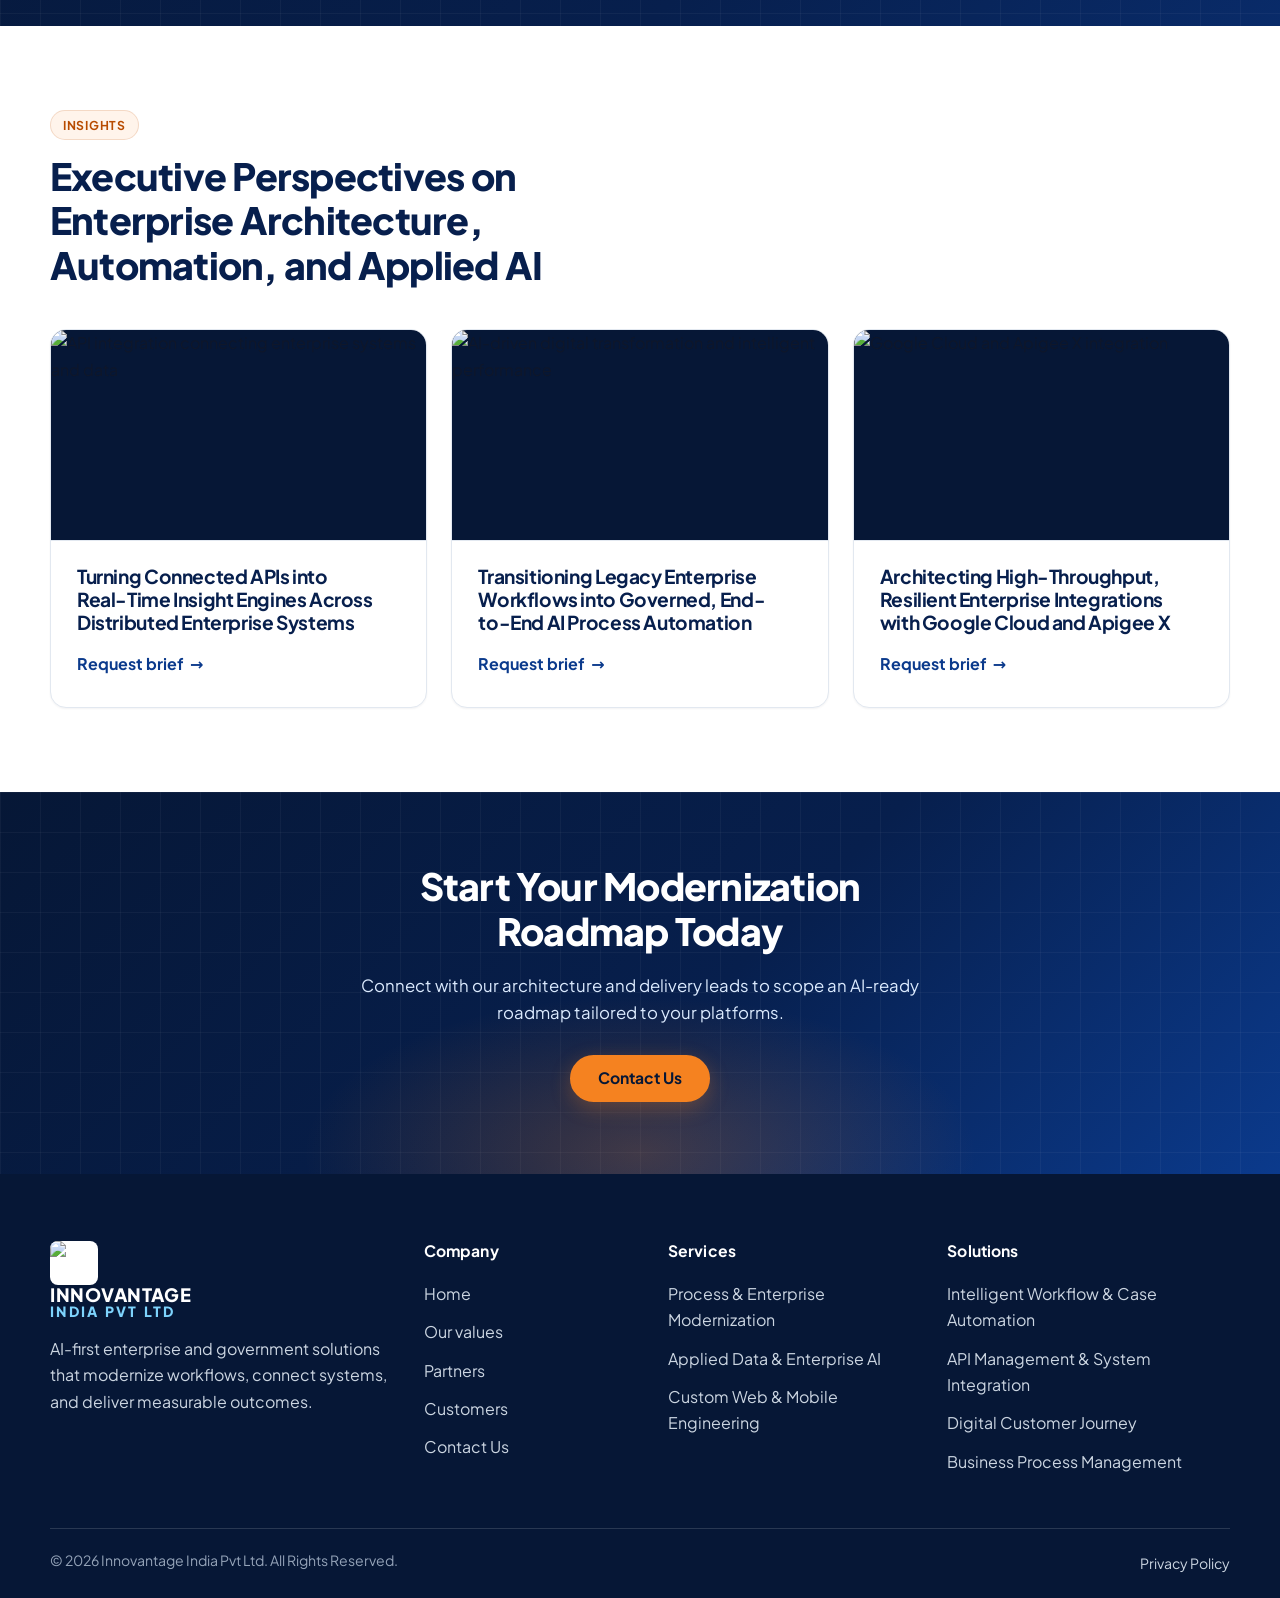
==== commit 356c526d: "refactor: improve accessibility, layout, and styling across site pages" ====
--- a/index.html
+++ b/index.html
@@ -9,9 +9,11 @@
       content="Innovantage India Pvt Ltd modernizes enterprise and government operations through AI, intelligent process automation, API integration, and cloud platforms."
     />
     <link rel="icon" type="image/png" href="images/logo.png" />
+    <link rel="preload" href="fonts/plus-jakarta-sans-latin.woff2" as="font" type="font/woff2" crossorigin />
     <link rel="stylesheet" href="css/style.css" />
   </head>
   <body>
+    <a class="skip-link" href="#main-content">Skip to main content</a>
     <header class="site-header">
       <div class="container nav-wrap">
         <a class="logo" href="index.html" aria-label="Innovantage India home">
@@ -28,67 +30,163 @@
           <a href="services.html" data-i18n="nav.services">Services</a>
           <a href="solutions.html" data-i18n="nav.solutions">Solutions</a>
           <a href="customers.html" data-i18n="nav.customers">Customers</a>
+          <div class="nav-mobile-cta">
+            <a class="btn btn-primary btn-sm" href="contact.html" data-i18n="nav.contact">Contact Us</a>
+          </div>
         </nav>
         <div class="nav-actions">
           <a class="btn btn-primary btn-sm" href="contact.html" data-i18n="nav.contact">Contact Us</a>
-          <button class="hamburger" id="hamburger" type="button" aria-label="Toggle menu" aria-expanded="false">
+          <button
+            class="hamburger"
+            id="hamburger"
+            type="button"
+            aria-label="Toggle menu"
+            aria-controls="nav"
+            aria-expanded="false"
+          >
             <span></span><span></span><span></span>
           </button>
         </div>
       </div>
     </header>
 
-    <main>
+    <main id="main-content" tabindex="-1">
       <section class="hero">
         <div class="container hero-grid">
           <div class="reveal">
+            <div class="hero-eyebrow">
+              <span class="hero-eyebrow-dot" aria-hidden="true"></span>
+              Enterprise AI &amp; Digital Transformation
+            </div>
             <h1 data-i18n="hero.title">Engineered for AI-Ready Enterprise Operations</h1>
             <p data-i18n="hero.sub">
               Innovantage India turns complex operations into agile, AI-powered
-              ecosystems - automating workflows, connecting enterprise platforms,
+              ecosystems — automating workflows, connecting enterprise platforms,
               and accelerating digital transformation.
             </p>
-            <a class="btn btn-primary" href="contact.html" data-i18n="cta.discovery">Schedule a discovery call</a>
-          </div>
-          <div class="hero-art reveal">
-            <svg viewBox="0 0 160 200" xmlns="http://www.w3.org/2000/svg" role="img" aria-label="Pixel robot illustration">
-              <rect x="70" y="10" width="20" height="20" fill="#f58220" />
-              <rect x="75" y="30" width="10" height="20" fill="#9fc2ff" />
-              <rect x="30" y="50" width="100" height="70" rx="6" fill="#ffffff" />
-              <rect x="45" y="68" width="22" height="22" fill="#1f6feb" />
-              <rect x="93" y="68" width="22" height="22" fill="#1f6feb" />
-              <rect x="55" y="100" width="50" height="8" fill="#0b3a8c" />
-              <rect x="10" y="60" width="14" height="40" fill="#9fc2ff" />
-              <rect x="136" y="60" width="14" height="40" fill="#9fc2ff" />
-              <rect x="45" y="126" width="70" height="46" rx="4" fill="#9fc2ff" />
-              <rect x="62" y="138" width="36" height="8" fill="#0b3a8c" />
-              <rect x="45" y="176" width="24" height="18" fill="#ffffff" />
-              <rect x="91" y="176" width="24" height="18" fill="#ffffff" />
-            </svg>
-          </div>
-        </div>
-      </section>
-
-      <section class="partners" aria-label="Technology partners">
-        <div class="marquee">
-          <span>Digital Customer Journey</span><span>Intelligent Workflow &amp; Case Automation</span>
-          <span>API Management &amp; System Integration</span>
-          <span>Business Process Management</span>
-          <span>Digital Customer Journey</span><span>Intelligent Workflow &amp; Case Automation</span>
-          <span>API Management &amp; System Integration</span>
-          <span>Business Process Management</span>
+            <div class="hero-actions">
+              <a class="btn btn-primary" href="contact.html" data-i18n="cta.discovery">Schedule a discovery call</a>
+              <a class="btn btn-ghost-light" href="solutions.html">Explore solutions</a>
+            </div>
+            <div class="hero-proof">
+              <span class="hero-proof-label">Strategic Alliances</span>
+              <ul class="hero-proof-list">
+                <li>IBM</li>
+                <li>Pega</li>
+                <li>Google Cloud</li>
+                <li>ARIS</li>
+              </ul>
+            </div>
+          </div>
+
+          <aside class="hero-visual reveal" aria-label="Enterprise platform architecture overview">
+            <div class="hero-visual-head">
+              <span class="hero-visual-title">AI-Ready Stack</span>
+              <span class="hero-visual-badge">Governed Delivery</span>
+            </div>
+            <div class="arch-stack">
+              <div class="arch-node">
+                <div class="arch-icon" aria-hidden="true">
+                  <svg width="20" height="20" viewBox="0 0 24 24" fill="none" stroke="currentColor" stroke-width="2" stroke-linecap="round" stroke-linejoin="round">
+                    <path d="M12 2a4 4 0 0 1 4 4v2a4 4 0 0 1-8 0V6a4 4 0 0 1 4-4Z" />
+                    <path d="M16 14a4 4 0 0 1 4 4v2H4v-2a4 4 0 0 1 4-4h8Z" />
+                  </svg>
+                </div>
+                <div>
+                  <strong>Digital Customer Journey</strong>
+                  <span>Omnichannel portals &amp; AI-assisted self-service</span>
+                </div>
+              </div>
+              <div class="arch-node">
+                <div class="arch-icon" aria-hidden="true">
+                  <svg width="20" height="20" viewBox="0 0 24 24" fill="none" stroke="currentColor" stroke-width="2" stroke-linecap="round" stroke-linejoin="round">
+                    <rect x="3" y="3" width="7" height="7" rx="1" />
+                    <rect x="14" y="3" width="7" height="7" rx="1" />
+                    <rect x="14" y="14" width="7" height="7" rx="1" />
+                    <path d="M10 6.5h4M17.5 10v4M6.5 10v7.5H14" />
+                  </svg>
+                </div>
+                <div>
+                  <strong>Intelligent Workflow &amp; Case Automation</strong>
+                  <span>Auditable approvals on IBM, Pega &amp; ARIS</span>
+                </div>
+              </div>
+              <div class="arch-node">
+                <div class="arch-icon" aria-hidden="true">
+                  <svg width="20" height="20" viewBox="0 0 24 24" fill="none" stroke="currentColor" stroke-width="2" stroke-linecap="round" stroke-linejoin="round">
+                    <path d="M7 16V4m0 0L3 8m4-4 4 4" />
+                    <path d="M17 8v12m0 0 4-4m-4 4-4-4" />
+                  </svg>
+                </div>
+                <div>
+                  <strong>API Management &amp; Cloud Integration</strong>
+                  <span>Real-time exchange with Google Cloud Apigee X</span>
+                </div>
+              </div>
+            </div>
+            <div class="hero-visual-foot">
+              <div class="hero-metric">
+                <strong>40%</strong>
+                <span>Higher operational efficiency</span>
+              </div>
+              <div class="hero-metric">
+                <strong>30%</strong>
+                <span>Faster ticket response times</span>
+              </div>
+            </div>
+          </aside>
+        </div>
+      </section>
+
+      <section class="partners" aria-label="Core enterprise capabilities">
+        <div class="container marquee-bar">
+          <div class="marquee-viewport">
+            <div class="marquee" id="capabilitiesMarquee">
+              <span class="marquee-item">Digital Customer Journey</span>
+              <span class="marquee-item">Intelligent Workflow &amp; Case Automation</span>
+              <span class="marquee-item">API Management &amp; System Integration</span>
+              <span class="marquee-item">Business Process Management</span>
+              <span class="marquee-item">Applied AI &amp; Governance</span>
+              <span class="marquee-item" aria-hidden="true">Digital Customer Journey</span>
+              <span class="marquee-item" aria-hidden="true">Intelligent Workflow &amp; Case Automation</span>
+              <span class="marquee-item" aria-hidden="true">API Management &amp; System Integration</span>
+              <span class="marquee-item" aria-hidden="true">Business Process Management</span>
+              <span class="marquee-item" aria-hidden="true">Applied AI &amp; Governance</span>
+            </div>
+          </div>
+          <button
+            class="marquee-toggle"
+            id="marqueeToggle"
+            type="button"
+            aria-pressed="false"
+            aria-controls="capabilitiesMarquee"
+            aria-label="Pause scrolling capabilities"
+          >
+            Pause
+          </button>
         </div>
       </section>
 
       <section class="section">
         <div class="container">
           <div class="section-head section-head-split reveal">
-            <h2 data-i18n="sol.title">Solutions Built for Operational Impact</h2>
+            <div>
+              <span class="eyebrow">Solutions</span>
+              <h2 data-i18n="sol.title">Solutions Built for Operational Impact</h2>
+            </div>
             <a class="btn btn-outline btn-sm" href="solutions.html" data-i18n="sol.all">All solutions</a>
           </div>
           <div class="grid grid-4">
             <article class="card reveal">
-              <div class="num">1</div>
+              <div class="card-top">
+                <div class="num" aria-hidden="true">01</div>
+                <div class="card-icon" aria-hidden="true">
+                  <svg width="20" height="20" viewBox="0 0 24 24" fill="none" stroke="currentColor" stroke-width="2" stroke-linecap="round" stroke-linejoin="round">
+                    <rect x="2" y="4" width="20" height="14" rx="2" />
+                    <path d="M8 21h8M12 18v3" />
+                  </svg>
+                </div>
+              </div>
               <h3 data-i18n="sol.dx">Digital Customer Journey</h3>
               <p>Deliver fast, personalized web portals and self-service journeys engineered for seamless user adoption and enterprise-grade governance.</p>
               <ul class="tags">
@@ -99,31 +197,56 @@
               <a class="link-arrow" href="solutions.html#Digital-experience" data-i18n="learn">Learn more</a>
             </article>
             <article class="card reveal">
-              <div class="num">2</div>
+              <div class="card-top">
+                <div class="num" aria-hidden="true">02</div>
+                <div class="card-icon" aria-hidden="true">
+                  <svg width="20" height="20" viewBox="0 0 24 24" fill="none" stroke="currentColor" stroke-width="2" stroke-linecap="round" stroke-linejoin="round">
+                    <rect x="3" y="3" width="7" height="7" rx="1" />
+                    <rect x="14" y="14" width="7" height="7" rx="1" />
+                    <path d="M10 6.5h4.5a3 3 0 0 1 3 3V14" />
+                  </svg>
+                </div>
+              </div>
               <h3 data-i18n="sol.ent">Intelligent Workflow &amp; Case Automation</h3>
-              <p>Modernize core operations and case management on IBM, Pega, and ARIS - turning manual approvals into intelligent, auditable workflows.</p>
+              <p>Modernize core operations and case management on IBM, Pega, and ARIS — turning manual approvals into intelligent, auditable workflows.</p>
               <ul class="tags">
                 <li>Process automation</li>
-                <li>Case &amp; workflow orchestration</li>
+                <li>Case orchestration</li>
                 <li>Faster time-to-market</li>
               </ul>
               <a class="link-arrow" href="solutions.html#enterprise" data-i18n="learn">Learn more</a>
             </article>
             <article class="card reveal">
-              <div class="num">3</div>
+              <div class="card-top">
+                <div class="num" aria-hidden="true">03</div>
+                <div class="card-icon" aria-hidden="true">
+                  <svg width="20" height="20" viewBox="0 0 24 24" fill="none" stroke="currentColor" stroke-width="2" stroke-linecap="round" stroke-linejoin="round">
+                    <path d="M7 16V4m0 0L3 8m4-4 4 4" />
+                    <path d="M17 8v12m0 0 4-4m-4 4-4-4" />
+                  </svg>
+                </div>
+              </div>
               <h3 data-i18n="sol.api">API Management &amp; System Integration</h3>
-              <p>Eliminate system silos with Google Cloud Apigee X and enterprise integration - enabling secure, real-time data exchange at scale.</p>
+              <p>Eliminate system silos with Google Cloud Apigee X and enterprise integration — enabling secure, real-time data exchange at scale.</p>
               <ul class="tags">
-                <li>Apigee X &amp; API management</li>
+                <li>Apigee X</li>
                 <li>Enterprise integration</li>
                 <li>Secure data exchange</li>
               </ul>
               <a class="link-arrow" href="solutions.html#Api-integration" data-i18n="learn">Learn more</a>
             </article>
             <article class="card reveal">
-              <div class="num">4</div>
+              <div class="card-top">
+                <div class="num" aria-hidden="true">04</div>
+                <div class="card-icon" aria-hidden="true">
+                  <svg width="20" height="20" viewBox="0 0 24 24" fill="none" stroke="currentColor" stroke-width="2" stroke-linecap="round" stroke-linejoin="round">
+                    <path d="M3 3v18h18" />
+                    <path d="m7 14 4-4 4 3 5-6" />
+                  </svg>
+                </div>
+              </div>
               <h3 data-i18n="sol.bom">Business Process Management</h3>
-              <p>Gain real-time process and operational visibility using ARIS and cloud observability - identifying bottlenecks early to safeguard SLAs.</p>
+              <p>Gain real-time process and operational visibility using ARIS and cloud observability — identifying bottlenecks early to safeguard SLAs.</p>
               <ul class="tags">
                 <li>Process intelligence</li>
                 <li>Real-time monitoring</li>
@@ -137,39 +260,79 @@
 
       <section class="section soft">
         <div class="container">
-          <div class="section-head reveal">
-            <h2 data-i18n="proj.title">Proven Client Outcomes</h2>
+          <div class="section-head section-head-split reveal">
+            <div>
+              <span class="eyebrow">Case Studies</span>
+              <h2 data-i18n="proj.title">Proven Client Outcomes</h2>
+            </div>
+            <a class="btn btn-outline btn-sm" href="customers.html">View customer impact</a>
           </div>
           <div class="grid grid-3">
-            <article class="card reveal">
-              <img class="project-thumb t1" src="images/email-services.png" alt="Multi-Source Ticketing System illustration" />
-              <h3>Multi-Source Ticketing System</h3>
-              <p>
-                Unified enterprise email channels and automated ticket routing for
-                a government client, cutting response times by 30% and boosting
-                resolution efficiency.
-              </p>
-              <a class="link-arrow" href="customers.html" data-i18n="learn">Learn more</a>
-            </article>
-            <article class="card reveal">
-              <img class="project-thumb t2" src="images/digital-transformation.png" alt="Unified Cybersecurity Workplace Portal illustration" />
-              <h3>Unified Cybersecurity Workplace Portal</h3>
-              <p>
-                Delivered a centralized digital workplace for a cybersecurity
-                organization, increasing operational efficiency by 40% and
-                employee engagement by 35%.
-              </p>
-              <a class="link-arrow" href="customers.html" data-i18n="learn">Learn more</a>
-            </article>
-            <article class="card reveal">
-              <img class="project-thumb t3" src="images/enterprise-self-service.png" alt="Omnichannel Self-Service Web and Mobile Suite illustration" />
-              <h3>Omnichannel Self-Service Web &amp; Mobile Suite</h3>
-              <p>
-                Built an omnichannel self-service platform that streamlines
-                service requests, automates approvals, and unifies web and
-                mobile experiences.
-              </p>
-              <a class="link-arrow" href="customers.html" data-i18n="learn">Learn more</a>
+            <article class="card card-has-media reveal">
+              <div class="card-media">
+                <img
+                  src="images/email-services.png"
+                  alt="Multi-Source Ticketing System illustration"
+                  width="1672"
+                  height="941"
+                  loading="lazy"
+                  decoding="async"
+                />
+              </div>
+              <div class="card-body">
+                <span class="outcome-badge">30% Faster Response</span>
+                <h3>Multi-Source Ticketing System</h3>
+                <p>
+                  Unified enterprise email channels and automated ticket routing for
+                  a government client, cutting response times by 30% and boosting
+                  resolution efficiency.
+                </p>
+                <a class="link-arrow" href="customers.html" data-i18n="learn">Learn more</a>
+              </div>
+            </article>
+            <article class="card card-has-media reveal">
+              <div class="card-media">
+                <img
+                  src="images/digital-transformation.png"
+                  alt="Unified Cybersecurity Workplace Portal illustration"
+                  width="1672"
+                  height="941"
+                  loading="lazy"
+                  decoding="async"
+                />
+              </div>
+              <div class="card-body">
+                <span class="outcome-badge">40% Efficiency Boost</span>
+                <h3>Unified Cybersecurity Workplace Portal</h3>
+                <p>
+                  Delivered a centralized digital workplace for a cybersecurity
+                  organization, increasing operational efficiency by 40% and
+                  employee engagement by 35%.
+                </p>
+                <a class="link-arrow" href="customers.html" data-i18n="learn">Learn more</a>
+              </div>
+            </article>
+            <article class="card card-has-media reveal">
+              <div class="card-media">
+                <img
+                  src="images/enterprise-self-service.png"
+                  alt="Omnichannel Self-Service Web and Mobile Suite illustration"
+                  width="1672"
+                  height="941"
+                  loading="lazy"
+                  decoding="async"
+                />
+              </div>
+              <div class="card-body">
+                <span class="outcome-badge">Web &amp; Mobile Unified</span>
+                <h3>Omnichannel Self-Service Web &amp; Mobile Suite</h3>
+                <p>
+                  Built an omnichannel self-service platform that streamlines
+                  service requests, automates approvals, and unifies web and
+                  mobile experiences.
+                </p>
+                <a class="link-arrow" href="customers.html" data-i18n="learn">Learn more</a>
+              </div>
             </article>
           </div>
         </div>
@@ -178,15 +341,64 @@
       <section class="section">
         <div class="container">
           <div class="section-head reveal">
+            <span class="eyebrow">Technology Stack</span>
             <h2 data-i18n="tech.title">Platforms &amp; Engineering Capabilities</h2>
           </div>
-          <div class="tab-list reveal" role="tablist">
-            <button class="tab-btn active" data-tab="tab-cloud" type="button" data-i18n="tech.cloud">Cloud &amp; Enterprise Platforms</button>
-            <button class="tab-btn" data-tab="tab-ai" type="button" data-i18n="tech.ai">AI &amp; Machine Learning Technologies</button>
-            <button class="tab-btn" data-tab="tab-api" type="button" data-i18n="tech.api">API &amp; Ecosystem Development</button>
-            <button class="tab-btn" data-tab="tab-org" type="button" data-i18n="tech.org">Organizational &amp; Talent Capabilities</button>
-          </div>
-          <div id="tab-cloud" class="tab-panel active reveal">
+          <div class="tab-list reveal" role="tablist" aria-label="Platforms and engineering capabilities">
+            <button
+              id="btn-tab-cloud"
+              class="tab-btn active"
+              role="tab"
+              aria-selected="true"
+              aria-controls="tab-cloud"
+              data-tab="tab-cloud"
+              type="button"
+              data-i18n="tech.cloud"
+            >
+              Cloud &amp; Enterprise Platforms
+            </button>
+            <button
+              id="btn-tab-ai"
+              class="tab-btn"
+              role="tab"
+              aria-selected="false"
+              aria-controls="tab-ai"
+              tabindex="-1"
+              data-tab="tab-ai"
+              type="button"
+              data-i18n="tech.ai"
+            >
+              AI &amp; Machine Learning Technologies
+            </button>
+            <button
+              id="btn-tab-api"
+              class="tab-btn"
+              role="tab"
+              aria-selected="false"
+              aria-controls="tab-api"
+              tabindex="-1"
+              data-tab="tab-api"
+              type="button"
+              data-i18n="tech.api"
+            >
+              API &amp; Ecosystem Development
+            </button>
+            <button
+              id="btn-tab-org"
+              class="tab-btn"
+              role="tab"
+              aria-selected="false"
+              aria-controls="tab-org"
+              tabindex="-1"
+              data-tab="tab-org"
+              type="button"
+              data-i18n="tech.org"
+            >
+              Organizational &amp; Talent Capabilities
+            </button>
+          </div>
+          <div id="tab-cloud" class="tab-panel active reveal" role="tabpanel" aria-labelledby="btn-tab-cloud">
+            <p class="tab-panel-summary">Certified architecture and production delivery across core enterprise workflow, cloud, and process intelligence ecosystems.</p>
             <ul class="chips">
               <li>IBM</li>
               <li>Pega</li>
@@ -196,7 +408,8 @@
               <li>Hybrid Cloud Architecture</li>
             </ul>
           </div>
-          <div id="tab-ai" class="tab-panel">
+          <div id="tab-ai" class="tab-panel" role="tabpanel" aria-labelledby="btn-tab-ai" hidden>
+            <p class="tab-panel-summary">Practical, auditable artificial intelligence engineered for regulated enterprise and government decision-making.</p>
             <ul class="chips">
               <li>Applied AI &amp; GenAI</li>
               <li>AI Governance &amp; Ethics</li>
@@ -204,7 +417,8 @@
               <li>Intelligent Automation</li>
             </ul>
           </div>
-          <div id="tab-api" class="tab-panel">
+          <div id="tab-api" class="tab-panel" role="tabpanel" aria-labelledby="btn-tab-api" hidden>
+            <p class="tab-panel-summary">High-throughput API gateways, event-driven orchestration, and zero-trust integration across distributed systems.</p>
             <ul class="chips">
               <li>Apigee X</li>
               <li>API Management</li>
@@ -212,7 +426,8 @@
               <li>Secure Data Exchange</li>
             </ul>
           </div>
-          <div id="tab-org" class="tab-panel">
+          <div id="tab-org" class="tab-panel" role="tabpanel" aria-labelledby="btn-tab-org" hidden>
+            <p class="tab-panel-summary">Embedded engineering pods, governance frameworks, and capability transfer that empower internal delivery teams.</p>
             <ul class="chips">
               <li>Workforce Expansion</li>
               <li>Skill Enhancement</li>
@@ -226,20 +441,40 @@
       <section class="section soft">
         <div class="container">
           <div class="section-head center reveal">
+            <span class="eyebrow">Services</span>
             <h2 data-i18n="svc.title">Advisory and Delivery Services That Scale</h2>
           </div>
           <div class="grid grid-3">
             <article class="card reveal">
+              <div class="card-icon" aria-hidden="true">
+                <svg width="22" height="22" viewBox="0 0 24 24" fill="none" stroke="currentColor" stroke-width="2" stroke-linecap="round" stroke-linejoin="round">
+                  <circle cx="12" cy="12" r="3" />
+                  <path d="M19.4 15a1.65 1.65 0 0 0 .33 1.82l.06.06a2 2 0 1 1-2.83 2.83l-.06-.06a1.65 1.65 0 0 0-1.82-.33 1.65 1.65 0 0 0-1 1.51V21a2 2 0 0 1-4 0v-.09A1.65 1.65 0 0 0 9 19.4a1.65 1.65 0 0 0-1.82.33l-.06.06a2 2 0 1 1-2.83-2.83l.06-.06a1.65 1.65 0 0 0 .33-1.82 1.65 1.65 0 0 0-1.51-1H3a2 2 0 0 1 0-4h.09A1.65 1.65 0 0 0 4.6 9a1.65 1.65 0 0 0-.33-1.82l-.06-.06a2 2 0 1 1 2.83-2.83l.06.06a1.65 1.65 0 0 0 1.82.33H9a1.65 1.65 0 0 0 1-1.51V3a2 2 0 0 1 4 0v.09a1.65 1.65 0 0 0 1 1.51 1.65 1.65 0 0 0 1.82-.33l.06-.06a2 2 0 1 1 2.83 2.83l-.06.06a1.65 1.65 0 0 0-.33 1.82V9c.26.6.77 1.02 1.4 1.1H21a2 2 0 0 1 0 4h-.09a1.65 1.65 0 0 0-1.51 1Z" />
+                </svg>
+              </div>
               <h3 data-i18n="svc.dt">Process &amp; Enterprise Modernization</h3>
-              <p>Partner with our transformation specialists to redesign enterprise and government operations - combining ARIS process intelligence, Pega automation, and practical AI.</p>
+              <p>Partner with our transformation specialists to redesign enterprise and government operations — combining ARIS process intelligence, Pega automation, and practical AI.</p>
               <a class="link-arrow" href="services.html#Digital-Transformation" data-i18n="learn">Learn more</a>
             </article>
             <article class="card reveal">
+              <div class="card-icon" aria-hidden="true">
+                <svg width="22" height="22" viewBox="0 0 24 24" fill="none" stroke="currentColor" stroke-width="2" stroke-linecap="round" stroke-linejoin="round">
+                  <ellipse cx="12" cy="5" rx="9" ry="3" />
+                  <path d="M3 5v14c0 1.66 4 3 9 3s9-1.34 9-3V5" />
+                  <path d="M3 12c0 1.66 4 3 9 3s9-1.34 9-3" />
+                </svg>
+              </div>
               <h3 data-i18n="svc.data">Applied Data &amp; Enterprise AI</h3>
-              <p>Turn enterprise data into real-time decisions with Google Cloud and IBM AI capabilities - automating documents, forecasting demand, and scaling responsibly.</p>
+              <p>Turn enterprise data into real-time decisions with Google Cloud and IBM AI capabilities — automating documents, forecasting demand, and scaling responsibly.</p>
               <a class="link-arrow" href="services.html#Data-and-AI" data-i18n="learn">Learn more</a>
             </article>
             <article class="card reveal">
+              <div class="card-icon" aria-hidden="true">
+                <svg width="22" height="22" viewBox="0 0 24 24" fill="none" stroke="currentColor" stroke-width="2" stroke-linecap="round" stroke-linejoin="round">
+                  <polyline points="16 18 22 12 16 6" />
+                  <polyline points="8 6 2 12 8 18" />
+                </svg>
+              </div>
               <h3 data-i18n="svc.app">Custom Web &amp; Mobile Engineering</h3>
               <p>Engineer resilient web portals, mobile apps, and microservices built for high availability, strict security, and measurable user satisfaction.</p>
               <a class="link-arrow" href="services.html#Application-Development" data-i18n="learn">Learn more</a>
@@ -251,6 +486,7 @@
       <section class="section">
         <div class="container">
           <div class="section-head center reveal">
+            <span class="eyebrow">Industries</span>
             <h2 data-i18n="clients.title">Serving Mission-Critical Sectors</h2>
             <p class="lead">
               With Innovantage India, you gain a technology partner committed
@@ -259,11 +495,52 @@
             </p>
           </div>
           <div class="client-grid reveal">
-            <div class="client">Telecommunications</div>
-            <div class="client">Enterprise Technology</div>
-            <div class="client">Cybersecurity</div>
-            <div class="client">Government &amp; Public Sector</div>
-            <div class="client">Cloud &amp; AI Solutions</div>
+            <div class="client">
+              <div class="client-icon" aria-hidden="true">
+                <svg width="22" height="22" viewBox="0 0 24 24" fill="none" stroke="currentColor" stroke-width="2" stroke-linecap="round" stroke-linejoin="round">
+                  <path d="M4.9 19.1C1 15.2 1 8.8 4.9 4.9M7.8 16.2c-2.3-2.3-2.3-6.1 0-8.5M14 12a2 2 0 1 1-4 0 2 2 0 0 1 4 0ZM16.2 7.8c2.3 2.3 2.3 6.1 0 8.5M19.1 4.9c3.9 3.9 3.9 10.3 0 14.2" />
+                </svg>
+              </div>
+              <span class="client-title">Telecommunications</span>
+              <small>High-volume APIs &amp; omnichannel portals</small>
+            </div>
+            <div class="client">
+              <div class="client-icon" aria-hidden="true">
+                <svg width="22" height="22" viewBox="0 0 24 24" fill="none" stroke="currentColor" stroke-width="2" stroke-linecap="round" stroke-linejoin="round">
+                  <rect x="2" y="3" width="20" height="14" rx="2" />
+                  <path d="M8 21h8M12 17v4" />
+                </svg>
+              </div>
+              <span class="client-title">Enterprise Technology</span>
+              <small>Core workflow &amp; platform modernization</small>
+            </div>
+            <div class="client">
+              <div class="client-icon" aria-hidden="true">
+                <svg width="22" height="22" viewBox="0 0 24 24" fill="none" stroke="currentColor" stroke-width="2" stroke-linecap="round" stroke-linejoin="round">
+                  <path d="M12 22s8-4 8-10V5l-8-3-8 3v7c0 6 8 10 8 10Z" />
+                </svg>
+              </div>
+              <span class="client-title">Cybersecurity</span>
+              <small>Centralized workplaces &amp; SLA governance</small>
+            </div>
+            <div class="client">
+              <div class="client-icon" aria-hidden="true">
+                <svg width="22" height="22" viewBox="0 0 24 24" fill="none" stroke="currentColor" stroke-width="2" stroke-linecap="round" stroke-linejoin="round">
+                  <path d="M3 21h18M5 21V7l7-4 7 4v14M9 21v-4a3 3 0 0 1 6 0v4" />
+                </svg>
+              </div>
+              <span class="client-title">Government &amp; Public Sector</span>
+              <small>Citizen self-service &amp; compliant routing</small>
+            </div>
+            <div class="client">
+              <div class="client-icon" aria-hidden="true">
+                <svg width="22" height="22" viewBox="0 0 24 24" fill="none" stroke="currentColor" stroke-width="2" stroke-linecap="round" stroke-linejoin="round">
+                  <path d="M17.5 19H9a7 7 0 1 1 6.71-9h1.79a4.5 4.5 0 1 1 0 9Z" />
+                </svg>
+              </div>
+              <span class="client-title">Cloud &amp; AI Solutions</span>
+              <small>Governed automation &amp; hybrid scale</small>
+            </div>
           </div>
           <p class="section-cta-center">
             <a class="btn btn-outline btn-sm" href="customers.html" data-i18n="learn">Learn more</a>
@@ -277,26 +554,26 @@
             <h2 data-i18n="future.title">Measurable Impact Across Every Deployment</h2>
             <p>
               Unify APIs, automate mission-critical workflows, elevate digital
-              experiences, and track operational performance in real time - built
+              experiences, and track operational performance in real time — built
               for security and regulatory compliance.
             </p>
           </div>
           <div class="stats reveal">
             <div class="stat">
-              <strong data-count="4" data-suffix="+">4+</strong>Strategic global
-              technology alliances
+              <strong data-count="4" data-suffix="+">4+</strong>
+              Strategic global technology alliances
             </div>
             <div class="stat">
-              <strong data-count="40" data-suffix="%">40%</strong>Efficiency
-              boost on intranet project
+              <strong data-count="40" data-suffix="%">40%</strong>
+              Efficiency boost on intranet project
             </div>
             <div class="stat">
-              <strong data-count="30" data-suffix="%">30%</strong>Faster
-              response times
+              <strong data-count="30" data-suffix="%">30%</strong>
+              Faster response times
             </div>
             <div class="stat">
-              <strong data-count="35" data-suffix="%">35%</strong>Higher user
-              engagement
+              <strong data-count="35" data-suffix="%">35%</strong>
+              Higher user engagement
             </div>
           </div>
         </div>
@@ -305,23 +582,57 @@
       <section class="section">
         <div class="container">
           <div class="section-head reveal">
+            <span class="eyebrow">Insights</span>
             <h2 data-i18n="blog.title">Executive Perspectives on Enterprise Architecture, Automation, and Applied AI</h2>
           </div>
           <div class="grid grid-3">
-            <article class="card reveal">
-              <img class="post-thumb" src="images/api-integration.png" alt="API integration connecting enterprise systems and data" />
-              <h3>Turning Connected APIs into Real-Time Insight Engines Across Distributed Enterprise Systems</h3>
-              <a class="link-arrow" href="contact.html" data-i18n="read">Request brief</a>
-            </article>
-            <article class="card reveal">
-              <img class="post-thumb" src="images/ai-transformation.png" alt="AI-driven digital transformation and intelligent performance" />
-              <h3>Transitioning Legacy Enterprise Workflows into Governed, End-to-End AI Process Automation</h3>
-              <a class="link-arrow" href="contact.html" data-i18n="read">Request brief</a>
-            </article>
-            <article class="card reveal">
-              <img class="post-thumb" src="images/google-cloud-apigee.png" alt="Google Cloud and Apigee X integration" />
-              <h3>Architecting High-Throughput, Resilient Enterprise Integrations with Google Cloud and Apigee X</h3>
-              <a class="link-arrow" href="contact.html" data-i18n="read">Request brief</a>
+            <article class="card card-has-media reveal">
+              <div class="card-media">
+                <img
+                  src="images/api-integration.png"
+                  alt="API integration connecting enterprise systems and data"
+                  width="1672"
+                  height="941"
+                  loading="lazy"
+                  decoding="async"
+                />
+              </div>
+              <div class="card-body">
+                <h3>Turning Connected APIs into Real-Time Insight Engines Across Distributed Enterprise Systems</h3>
+                <a class="link-arrow" href="contact.html" data-i18n="read">Request brief</a>
+              </div>
+            </article>
+            <article class="card card-has-media reveal">
+              <div class="card-media">
+                <img
+                  src="images/ai-transformation.png"
+                  alt="AI-driven digital transformation and intelligent performance"
+                  width="1672"
+                  height="941"
+                  loading="lazy"
+                  decoding="async"
+                />
+              </div>
+              <div class="card-body">
+                <h3>Transitioning Legacy Enterprise Workflows into Governed, End-to-End AI Process Automation</h3>
+                <a class="link-arrow" href="contact.html" data-i18n="read">Request brief</a>
+              </div>
+            </article>
+            <article class="card card-has-media reveal">
+              <div class="card-media">
+                <img
+                  src="images/google-cloud-apigee.png"
+                  alt="Google Cloud and Apigee X integration"
+                  width="1672"
+                  height="941"
+                  loading="lazy"
+                  decoding="async"
+                />
+              </div>
+              <div class="card-body">
+                <h3>Architecting High-Throughput, Resilient Enterprise Integrations with Google Cloud and Apigee X</h3>
+                <a class="link-arrow" href="contact.html" data-i18n="read">Request brief</a>
+              </div>
             </article>
           </div>
         </div>
@@ -330,6 +641,7 @@
       <section class="cta">
         <div class="container reveal">
           <h2 data-i18n="cta.title">Start Your Modernization Roadmap Today</h2>
+          <p class="cta-sub">Connect with our architecture and delivery leads to scope an AI-ready roadmap tailored to your platforms.</p>
           <a class="btn" href="contact.html" data-i18n="cta.btn">Contact Us</a>
         </div>
       </section>
@@ -349,15 +661,17 @@
             <p>AI-first enterprise and government solutions that modernize workflows, connect systems, and deliver measurable outcomes.</p>
           </div>
           <div>
-            <h4 data-i18n="footer.company">Company</h4>
+            <p class="footer-heading" data-i18n="footer.company">Company</p>
             <ul>
               <li><a href="index.html" data-i18n="nav.home">Home</a></li>
+              <li><a href="our-values.html" data-i18n="nav.values">Our values</a></li>
+              <li><a href="partners.html" data-i18n="nav.partners">Partners</a></li>
               <li><a href="customers.html" data-i18n="nav.customers">Customers</a></li>
               <li><a href="contact.html" data-i18n="nav.contact">Contact Us</a></li>
             </ul>
           </div>
           <div>
-            <h4 data-i18n="footer.services">Services</h4>
+            <p class="footer-heading" data-i18n="footer.services">Services</p>
             <ul>
               <li><a href="services.html#Digital-Transformation">Process &amp; Enterprise Modernization</a></li>
               <li><a href="services.html#Data-and-AI">Applied Data &amp; Enterprise AI</a></li>
@@ -365,7 +679,7 @@
             </ul>
           </div>
           <div>
-            <h4 data-i18n="footer.solutions">Solutions</h4>
+            <p class="footer-heading" data-i18n="footer.solutions">Solutions</p>
             <ul>
               <li><a href="solutions.html#enterprise">Intelligent Workflow &amp; Case Automation</a></li>
               <li><a href="solutions.html#Api-integration">API Management &amp; System Integration</a></li>
@@ -380,7 +694,11 @@
         </div>
       </div>
     </footer>
-    <button id="backToTop" type="button" aria-label="Back to top">↑</button>
+    <button id="backToTop" type="button" aria-label="Back to top">
+      <svg width="20" height="20" viewBox="0 0 24 24" fill="none" stroke="currentColor" stroke-width="2.4" stroke-linecap="round" stroke-linejoin="round" aria-hidden="true">
+        <path d="m18 15-6-6-6 6" />
+      </svg>
+    </button>
     <script src="js/main.js"></script>
   </body>
-</html>+</html>
--- a/css/style.css
+++ b/css/style.css
@@ -1,20 +1,62 @@
 /* ==========================================================
    Innovantage India Pvt Ltd - main stylesheet
+   Design system: Accessible & Ethical + Trust & Authority
    ========================================================== */
+
+@font-face {
+  font-family: "Plus Jakarta Sans";
+  font-style: normal;
+  font-weight: 400 800;
+  font-display: swap;
+  src: url("../fonts/plus-jakarta-sans-latin.woff2") format("woff2");
+}
+
 :root {
+  /* Brand & Semantic Colors */
+  --blue-950: #061736;
   --blue-900: #071f4d;
+  --blue-800: #092b69;
   --blue-700: #0b3a8c;
-  --blue-500: #1f6feb;
+  --blue-600: #0369a1;
+  --blue-500: #1d4ed8;
+  --blue-200: #bfdbfe;
   --blue-100: #e8f0fe;
+  --blue-50: #f3f7ff;
+
   --orange: #f58220;
-  --ink: #1a2233;
-  --muted: #5b6678;
+  --orange-hover: #ff9436;
+  --orange-ink: #061736;
+  --orange-text: #b84b00;
+  --orange-soft: #fff4eb;
+
+  --ink: #0f172a;
+  --ink-secondary: #334155;
+  --muted: #475569;
   --bg: #ffffff;
-  --bg-soft: #f5f8fd;
-  --border: #e2e8f2;
-  --radius: 14px;
-  --shadow: 0 8px 24px rgba(11, 58, 140, 0.10);
-  --max: 1160px;
+  --bg-soft: #f8fafc;
+  --bg-elevated: #ffffff;
+  --border: #e2e8f0;
+  --border-strong: #cbd5e1;
+  --focus-ring: #2563eb;
+  --focus-ring-light: #93c5fd;
+
+  /* Typography & Rhythm */
+  --font-sans: "Plus Jakarta Sans", system-ui, -apple-system, "Segoe UI", Roboto, Arial, sans-serif;
+  --radius-sm: 8px;
+  --radius-md: 12px;
+  --radius: 16px;
+  --radius-lg: 20px;
+
+  /* Elevation & Motion */
+  --shadow-xs: 0 1px 2px rgba(15, 23, 42, 0.05);
+  --shadow-sm: 0 4px 12px rgba(11, 58, 140, 0.06), 0 1px 3px rgba(15, 23, 42, 0.04);
+  --shadow: 0 12px 28px rgba(11, 58, 140, 0.12), 0 2px 6px rgba(15, 23, 42, 0.05);
+  --shadow-lg: 0 20px 44px rgba(6, 23, 54, 0.18);
+  --ease-out: cubic-bezier(0.22, 1, 0.36, 1);
+  --transition-fast: 180ms var(--ease-out);
+  --transition-base: 260ms var(--ease-out);
+
+  --max: 1180px;
 }
 
 *,
@@ -25,14 +67,17 @@
 
 html {
   scroll-behavior: smooth;
+  font-size: 16px;
 }
 
 body {
   margin: 0;
-  font-family: "Segoe UI", system-ui, -apple-system, Roboto, Arial, sans-serif;
+  font-family: var(--font-sans);
   color: var(--ink);
   background: var(--bg);
   line-height: 1.65;
+  -webkit-font-smoothing: antialiased;
+  text-rendering: optimizeLegibility;
 }
 
 img,
@@ -42,33 +87,79 @@
 }
 
 a {
-  color: var(--blue-500);
+  color: var(--blue-600);
   text-decoration: none;
+  transition: color var(--transition-fast);
 }
 
 a:hover {
   text-decoration: underline;
-}
-
+  text-underline-offset: 3px;
+}
+
+/* Global accessible focus indicator */
+:focus-visible {
+  outline: 3px solid var(--focus-ring);
+  outline-offset: 3px;
+}
+
+.hero :focus-visible,
+.page-hero :focus-visible,
+.band :focus-visible,
+.cta :focus-visible,
+.site-footer :focus-visible {
+  outline-color: var(--focus-ring-light);
+}
+
+/* Skip link */
+.skip-link {
+  position: fixed;
+  top: -100px;
+  inset-inline-start: 16px;
+  z-index: 999;
+  background: var(--blue-950);
+  color: #ffffff;
+  font-weight: 700;
+  padding: 12px 20px;
+  border-radius: var(--radius-sm);
+  box-shadow: var(--shadow-lg);
+  transition: top var(--transition-fast);
+}
+
+.skip-link:focus {
+  top: 16px;
+  text-decoration: none;
+}
+
+main:focus {
+  outline: none;
+}
+
+/* Headings & prose */
 h1,
 h2,
 h3,
 h4 {
-  line-height: 1.2;
+  line-height: 1.18;
   color: var(--blue-900);
-  margin: 0 0 .6em;
+  margin: 0 0 0.55em;
+  letter-spacing: -0.02em;
+  text-wrap: balance;
 }
 
 h1 {
-  font-size: clamp(2.1rem, 5vw, 3.4rem);
+  font-size: clamp(2.15rem, 4.6vw, 3.35rem);
+  font-weight: 800;
 }
 
 h2 {
-  font-size: clamp(1.6rem, 3.4vw, 2.3rem);
+  font-size: clamp(1.65rem, 3.2vw, 2.35rem);
+  font-weight: 800;
 }
 
 h3 {
-  font-size: 1.25rem;
+  font-size: 1.2rem;
+  font-weight: 700;
 }
 
 p {
@@ -86,16 +177,17 @@
 }
 
 .section {
-  padding: 80px 0;
+  padding: 84px 0;
 }
 
 .section.soft {
   background: var(--bg-soft);
+  border-block: 1px solid var(--border);
 }
 
 .section-head {
   max-width: 720px;
-  margin-bottom: 40px;
+  margin-bottom: 42px;
 }
 
 .section-head.center {
@@ -103,10 +195,14 @@
   text-align: center;
 }
 
+.section-head p:last-child {
+  margin-bottom: 0;
+}
+
 .section-head-split {
   display: flex;
   justify-content: space-between;
-  align-items: end;
+  align-items: flex-end;
   gap: 20px;
   flex-wrap: wrap;
   max-width: none;
@@ -114,37 +210,60 @@
 
 .section-cta-center {
   text-align: center;
-  margin-top: 28px;
+  margin-top: 36px;
+  margin-bottom: 0;
 }
 
 .prose-container {
   max-width: 820px;
 }
 
+.prose-container h3 {
+  margin-top: 1.8em;
+  font-size: 1.25rem;
+}
+
 .eyebrow {
-  color: var(--orange);
+  display: inline-flex;
+  align-items: center;
+  gap: 8px;
+  color: var(--orange-text);
+  background: var(--orange-soft);
+  border: 1px solid rgba(184, 75, 0, 0.16);
+  border-radius: 999px;
+  padding: 4px 12px;
   font-weight: 700;
-  letter-spacing: .08em;
+  letter-spacing: 0.06em;
   text-transform: uppercase;
-  font-size: .8rem;
+  font-size: 0.76rem;
+  margin-bottom: 14px;
 }
 
 .lead {
   color: var(--muted);
   font-size: 1.1rem;
-}
-
-/* ---------- Buttons ---------- */
+  line-height: 1.65;
+}
+
+/* ---------- Buttons & Interactive Controls ---------- */
 .btn {
-  display: inline-block;
-  padding: 13px 26px;
+  display: inline-flex;
+  align-items: center;
+  justify-content: center;
+  gap: 8px;
+  min-height: 46px;
+  padding: 12px 26px;
   border-radius: 999px;
   border: 2px solid transparent;
-  font-weight: 600;
-  font-size: 1rem;
+  font-weight: 700;
+  font-size: 0.98rem;
+  line-height: 1.2;
   cursor: pointer;
-  transition: .2s;
+  touch-action: manipulation;
+  transition: transform var(--transition-fast), background-color var(--transition-fast),
+    border-color var(--transition-fast), color var(--transition-fast), box-shadow var(--transition-fast);
   font-family: inherit;
+  text-decoration: none;
 }
 
 .btn:hover {
@@ -152,19 +271,29 @@
   transform: translateY(-2px);
 }
 
+.btn:active {
+  transform: translateY(0) scale(0.98);
+}
+
 .btn:disabled {
-  opacity: .65;
+  opacity: 0.55;
   cursor: not-allowed;
   transform: none;
 }
 
+/* High-contrast Primary CTA: deep navy text on vibrant orange (6.55:1 AA/AAA) */
 .btn-primary {
   background: var(--orange);
-  color: #fff;
+  border-color: var(--orange);
+  color: var(--orange-ink);
+  box-shadow: 0 4px 14px rgba(245, 130, 32, 0.24);
 }
 
 .btn-primary:hover {
-  background: #dd6f10;
+  background: var(--orange-hover);
+  border-color: var(--orange-hover);
+  color: var(--orange-ink);
+  box-shadow: 0 8px 22px rgba(245, 130, 32, 0.34);
 }
 
 .btn-outline {
@@ -175,24 +304,58 @@
 
 .btn-outline:hover {
   background: var(--blue-700);
-  color: #fff;
+  color: #ffffff;
+  box-shadow: var(--shadow-sm);
+}
+
+.btn-ghost-light {
+  border-color: rgba(255, 255, 255, 0.42);
+  color: #ffffff;
+  background: rgba(255, 255, 255, 0.08);
+  backdrop-filter: blur(6px);
+}
+
+.btn-ghost-light:hover {
+  background: rgba(255, 255, 255, 0.18);
+  border-color: #ffffff;
+  color: #ffffff;
 }
 
 .btn-sm {
+  min-height: 42px;
   padding: 9px 20px;
-  font-size: .92rem;
+  font-size: 0.92rem;
 }
 
 .link-arrow {
-  font-weight: 600;
+  display: inline-flex;
+  align-items: center;
+  gap: 6px;
+  font-weight: 700;
+  color: var(--blue-700);
+  padding-block: 4px;
 }
 
 .link-arrow::after {
-  content: " →";
+  content: "→";
+  display: inline-block;
+  transition: transform var(--transition-fast);
+}
+
+.link-arrow:hover {
+  text-decoration: underline;
+}
+
+.link-arrow:hover::after {
+  transform: translateX(4px);
 }
 
 html[dir="rtl"] .link-arrow::after {
-  content: " ←";
+  content: "←";
+}
+
+html[dir="rtl"] .link-arrow:hover::after {
+  transform: translateX(-4px);
 }
 
 /* ---------- Header ---------- */
@@ -200,9 +363,16 @@
   position: sticky;
   top: 0;
   z-index: 100;
-  background: rgba(255, 255, 255, .96);
-  backdrop-filter: blur(8px);
+  background: rgba(255, 255, 255, 0.94);
+  backdrop-filter: blur(12px);
+  -webkit-backdrop-filter: blur(12px);
   border-bottom: 1px solid var(--border);
+  transition: box-shadow var(--transition-fast), background-color var(--transition-fast);
+}
+
+.site-header.scrolled {
+  background: rgba(255, 255, 255, 0.98);
+  box-shadow: var(--shadow-sm);
 }
 
 .nav-wrap {
@@ -210,7 +380,7 @@
   align-items: center;
   justify-content: space-between;
   gap: 16px;
-  height: 72px;
+  height: 74px;
 }
 
 .logo {
@@ -218,26 +388,27 @@
   align-items: center;
   gap: 10px;
   color: var(--blue-900);
+  flex-shrink: 0;
 }
 
 .logo:hover {
   text-decoration: none;
 }
 
-/* Logo image + wordmark (INNOVANTAGE on top, INDIA below) */
 .logo-img {
-  height: 46px;
+  height: 44px;
   width: auto;
-  border-radius: 8px;
+  border-radius: var(--radius-sm);
   flex-shrink: 0;
+  background: #ffffff;
 }
 
 .logo-wordmark {
   display: flex;
   flex-direction: column;
   font-weight: 800;
-  font-size: 1.2rem;
-  letter-spacing: .03em;
+  font-size: 1.15rem;
+  letter-spacing: 0.03em;
   line-height: 1.05;
   white-space: nowrap;
 }
@@ -247,171 +418,477 @@
 }
 
 .wm-india {
-  color: var(--blue-500);
-  font-size: .95rem;
-  letter-spacing: .4em;
+  color: var(--blue-600);
+  font-size: 0.88rem;
+  letter-spacing: 0.4em;
 }
 
 .nav {
   display: flex;
+  align-items: center;
   gap: 22px;
 }
 
 .nav a {
-  color: var(--ink);
-  font-weight: 500;
-  font-size: .95rem;
-  padding: 6px 0;
+  color: var(--ink-secondary);
+  font-weight: 600;
+  font-size: 0.93rem;
+  padding: 10px 2px;
   border-bottom: 2px solid transparent;
+  transition: color var(--transition-fast), border-color var(--transition-fast);
 }
 
 .nav a:hover {
   text-decoration: none;
-  color: var(--blue-500);
+  color: var(--blue-700);
 }
 
 .nav a.active {
-  color: var(--blue-700);
+  color: var(--blue-900);
   border-bottom-color: var(--orange);
 }
 
+.nav-mobile-cta {
+  display: none;
+}
+
 .nav-actions {
   display: flex;
   align-items: center;
+  gap: 10px;
+}
+
+.hamburger {
+  display: none;
+  align-items: center;
+  justify-content: center;
+  flex-direction: column;
+  width: 44px;
+  height: 44px;
+  background: transparent;
+  border: 1px solid var(--border);
+  border-radius: var(--radius-sm);
+  cursor: pointer;
+  padding: 8px;
+  touch-action: manipulation;
+  transition: background-color var(--transition-fast), border-color var(--transition-fast);
+}
+
+.hamburger:hover {
+  background: var(--bg-soft);
+  border-color: var(--border-strong);
+}
+
+.hamburger span {
+  display: block;
+  width: 20px;
+  height: 2px;
+  background: var(--blue-900);
+  margin: 3px 0;
+  border-radius: 2px;
+  transition: transform 0.25s var(--ease-out), opacity 0.2s;
+}
+
+.hamburger.open span:nth-child(1) {
+  transform: translateY(8px) rotate(45deg);
+}
+
+.hamburger.open span:nth-child(2) {
+  opacity: 0;
+}
+
+.hamburger.open span:nth-child(3) {
+  transform: translateY(-8px) rotate(-45deg);
+}
+
+/* ---------- Hero ---------- */
+.hero {
+  position: relative;
+  background: linear-gradient(135deg, var(--blue-950) 0%, var(--blue-900) 45%, var(--blue-700) 100%);
+  color: #ffffff;
+  padding: 76px 0 64px;
+  overflow: hidden;
+}
+
+.hero::before,
+.page-hero::before,
+.band::before,
+.cta::before {
+  content: "";
+  position: absolute;
+  inset: 0;
+  background-image:
+    linear-gradient(rgba(255, 255, 255, 0.04) 1px, transparent 1px),
+    linear-gradient(90deg, rgba(255, 255, 255, 0.04) 1px, transparent 1px);
+  background-size: 40px 40px;
+  pointer-events: none;
+}
+
+.hero::after {
+  content: "";
+  position: absolute;
+  top: -120px;
+  inset-inline-end: -100px;
+  width: 520px;
+  height: 520px;
+  background: radial-gradient(circle, rgba(245, 130, 32, 0.2) 0%, rgba(29, 78, 216, 0.18) 45%, transparent 72%);
+  pointer-events: none;
+}
+
+.hero .container,
+.page-hero .container,
+.band .container,
+.cta .container {
+  position: relative;
+  z-index: 1;
+}
+
+.hero-eyebrow {
+  display: inline-flex;
+  align-items: center;
+  gap: 8px;
+  padding: 6px 14px;
+  border-radius: 999px;
+  background: rgba(255, 255, 255, 0.1);
+  border: 1px solid rgba(255, 255, 255, 0.2);
+  color: #ffe4cc;
+  font-size: 0.78rem;
+  font-weight: 700;
+  letter-spacing: 0.06em;
+  text-transform: uppercase;
+  margin-bottom: 18px;
+}
+
+.hero-eyebrow-dot {
+  width: 8px;
+  height: 8px;
+  border-radius: 50%;
+  background: var(--orange);
+  flex-shrink: 0;
+}
+
+.hero h1 {
+  color: #ffffff;
+  margin-bottom: 0.45em;
+}
+
+.hero p {
+  color: #dbeafe;
+  font-size: 1.12rem;
+  max-width: 560px;
+  margin-bottom: 28px;
+}
+
+.hero-grid {
+  display: grid;
+  grid-template-columns: 1.15fr 0.85fr;
+  gap: 48px;
+  align-items: center;
+}
+
+.hero-actions {
+  display: flex;
+  flex-wrap: wrap;
+  gap: 14px;
+  align-items: center;
+}
+
+.hero-proof {
+  margin-top: 34px;
+  padding-top: 22px;
+  border-top: 1px solid rgba(255, 255, 255, 0.14);
+  display: flex;
+  flex-wrap: wrap;
+  align-items: center;
+  gap: 12px 20px;
+}
+
+.hero-proof-label {
+  font-size: 0.82rem;
+  font-weight: 600;
+  text-transform: uppercase;
+  letter-spacing: 0.07em;
+  color: #93c5fd;
+}
+
+.hero-proof-list {
+  display: flex;
+  flex-wrap: wrap;
+  gap: 8px;
+  list-style: none;
+  padding: 0;
+  margin: 0;
+}
+
+.hero-proof-list li {
+  padding: 4px 12px;
+  border-radius: 999px;
+  background: rgba(255, 255, 255, 0.08);
+  border: 1px solid rgba(255, 255, 255, 0.14);
+  font-size: 0.84rem;
+  font-weight: 600;
+  color: #f8fafc;
+}
+
+/* Enterprise Architecture Hero Visual */
+.hero-visual {
+  background: rgba(6, 23, 54, 0.56);
+  border: 1px solid rgba(255, 255, 255, 0.16);
+  border-radius: var(--radius-lg);
+  padding: 24px;
+  box-shadow: 0 24px 54px rgba(2, 6, 23, 0.42);
+  backdrop-filter: blur(10px);
+}
+
+.hero-visual-head {
+  display: flex;
+  align-items: center;
+  justify-content: space-between;
   gap: 12px;
-}
-
-.lang-btn {
-  background: var(--blue-100);
-  color: var(--blue-700);
-  border: 0;
+  margin-bottom: 18px;
+  padding-bottom: 14px;
+  border-bottom: 1px solid rgba(255, 255, 255, 0.12);
+}
+
+.hero-visual-title {
+  font-size: 0.85rem;
+  font-weight: 700;
+  letter-spacing: 0.05em;
+  text-transform: uppercase;
+  color: #e2e8f0;
+}
+
+.hero-visual-badge {
+  display: inline-flex;
+  align-items: center;
+  gap: 6px;
+  font-size: 0.78rem;
+  font-weight: 700;
+  color: #ffe4cc;
+  background: rgba(245, 130, 32, 0.18);
+  border: 1px solid rgba(245, 130, 32, 0.4);
+  padding: 3px 10px;
   border-radius: 999px;
-  padding: 7px 16px;
+}
+
+.arch-stack {
+  display: grid;
+  gap: 12px;
+}
+
+.arch-node {
+  display: flex;
+  align-items: center;
+  gap: 14px;
+  padding: 14px 16px;
+  border-radius: var(--radius-md);
+  background: rgba(255, 255, 255, 0.07);
+  border: 1px solid rgba(255, 255, 255, 0.12);
+  transition: transform var(--transition-fast), border-color var(--transition-fast), background-color var(--transition-fast);
+}
+
+.arch-node:hover {
+  transform: translateX(4px);
+  background: rgba(255, 255, 255, 0.11);
+  border-color: rgba(245, 130, 32, 0.5);
+}
+
+html[dir="rtl"] .arch-node:hover {
+  transform: translateX(-4px);
+}
+
+.arch-icon {
+  width: 40px;
+  height: 40px;
+  border-radius: 10px;
+  background: rgba(245, 130, 32, 0.18);
+  border: 1px solid rgba(245, 130, 32, 0.35);
+  color: #ffb878;
+  display: grid;
+  place-items: center;
+  flex-shrink: 0;
+}
+
+.arch-node strong {
+  display: block;
+  font-size: 0.95rem;
+  font-weight: 700;
+  color: #ffffff;
+  line-height: 1.25;
+}
+
+.arch-node span {
+  display: block;
+  font-size: 0.82rem;
+  color: #cbd5e1;
+  margin-top: 2px;
+}
+
+.hero-visual-foot {
+  margin-top: 16px;
+  padding-top: 14px;
+  border-top: 1px solid rgba(255, 255, 255, 0.12);
+  display: grid;
+  grid-template-columns: repeat(2, 1fr);
+  gap: 12px;
+}
+
+.hero-metric {
+  background: rgba(255, 255, 255, 0.05);
+  border-radius: var(--radius-sm);
+  padding: 10px 12px;
+}
+
+.hero-metric strong {
+  display: block;
+  font-size: 1.25rem;
+  font-weight: 800;
+  color: var(--orange);
+  font-variant-numeric: tabular-nums;
+}
+
+.hero-metric span {
+  font-size: 0.78rem;
+  color: #cbd5e1;
+}
+
+/* Inner Page Hero + Breadcrumb */
+.page-hero {
+  position: relative;
+  background: linear-gradient(135deg, var(--blue-950) 0%, var(--blue-900) 55%, var(--blue-700) 100%);
+  color: #ffffff;
+  padding: 54px 0 60px;
+  overflow: hidden;
+}
+
+.breadcrumb {
+  display: flex;
+  flex-wrap: wrap;
+  align-items: center;
+  gap: 8px;
+  list-style: none;
+  padding: 0;
+  margin: 0 0 18px;
+  font-size: 0.86rem;
+  color: #bfdbfe;
+}
+
+.breadcrumb a {
+  color: #dbeafe;
+  font-weight: 500;
+}
+
+.breadcrumb a:hover {
+  color: #ffffff;
+}
+
+.breadcrumb-sep {
+  color: rgba(255, 255, 255, 0.45);
+}
+
+.breadcrumb [aria-current="page"] {
+  color: #ffffff;
+  font-weight: 700;
+}
+
+.page-hero .eyebrow {
+  background: rgba(255, 255, 255, 0.1);
+  border-color: rgba(255, 255, 255, 0.22);
+  color: #ffe4cc;
+}
+
+.page-hero h1 {
+  color: #ffffff;
+  margin-bottom: 0.35em;
+}
+
+.page-hero p {
+  color: #dbeafe;
+  max-width: 650px;
+  margin: 0;
+  font-size: 1.1rem;
+}
+
+/* ---------- Capabilities Marquee Strip ---------- */
+.partners {
+  background: #ffffff;
+  border-bottom: 1px solid var(--border);
+  padding: 18px 0;
+}
+
+.marquee-bar {
+  display: flex;
+  align-items: center;
+  gap: 16px;
+}
+
+.marquee-viewport {
+  flex: 1;
+  min-width: 0;
+  overflow: hidden;
+  -webkit-mask-image: linear-gradient(90deg, transparent, #000 5%, #000 95%, transparent);
+  mask-image: linear-gradient(90deg, transparent, #000 5%, #000 95%, transparent);
+}
+
+.marquee {
+  display: flex;
+  align-items: center;
+  gap: 36px;
+  width: max-content;
+  animation: scroll 32s linear infinite;
+}
+
+.marquee-bar:hover .marquee,
+.marquee-bar:focus-within .marquee,
+.marquee.is-paused {
+  animation-play-state: paused;
+}
+
+.marquee-item {
+  display: inline-flex;
+  align-items: center;
+  gap: 10px;
+  font-weight: 700;
+  font-size: 0.96rem;
+  color: var(--ink-secondary);
+  white-space: nowrap;
+  letter-spacing: 0.01em;
+}
+
+.marquee-item::before {
+  content: "";
+  width: 7px;
+  height: 7px;
+  border-radius: 50%;
+  background: var(--orange);
+  flex-shrink: 0;
+}
+
+.marquee-toggle {
+  display: inline-flex;
+  align-items: center;
+  justify-content: center;
+  gap: 6px;
+  min-width: 44px;
+  min-height: 36px;
+  padding: 6px 12px;
+  border: 1px solid var(--border-strong);
+  border-radius: 999px;
+  background: var(--bg-soft);
+  color: var(--ink-secondary);
+  font-family: inherit;
+  font-size: 0.8rem;
   font-weight: 700;
   cursor: pointer;
-  font-family: inherit;
-}
-
-.lang-btn:hover {
-  background: var(--blue-500);
-  color: #fff;
-}
-
-.hamburger {
-  display: none;
-  background: none;
-  border: 0;
-  cursor: pointer;
-  padding: 8px;
-}
-
-.hamburger span {
-  display: block;
-  width: 24px;
-  height: 2px;
-  background: var(--blue-900);
-  margin: 5px 0;
-  transition: .25s;
-}
-
-.hamburger.open span:nth-child(1) {
-  transform: translateY(7px) rotate(45deg);
-}
-
-.hamburger.open span:nth-child(2) {
-  opacity: 0;
-}
-
-.hamburger.open span:nth-child(3) {
-  transform: translateY(-7px) rotate(-45deg);
-}
-
-/* ---------- Hero ---------- */
-.hero {
-  background: linear-gradient(135deg, var(--blue-900), var(--blue-700) 60%, #1b5fd1);
-  color: #fff;
-  padding: 90px 0 70px;
-  overflow: hidden;
-}
-
-.hero h1 {
-  color: #fff;
-}
-
-.hero p {
-  color: #d6e4ff;
-  font-size: 1.15rem;
-  max-width: 540px;
-}
-
-.hero-grid {
-  display: grid;
-  grid-template-columns: 1.2fr .8fr;
-  gap: 40px;
-  align-items: center;
-}
-
-.hero-art svg {
-  width: min(100%, 340px);
-  margin-inline: auto;
-  animation: float 4s ease-in-out infinite;
-}
-
-@keyframes float {
-
-  0%,
-  100% {
-    transform: translateY(0);
-  }
-
-  50% {
-    transform: translateY(-12px);
-  }
-}
-
-.page-hero {
-  background: linear-gradient(135deg, var(--blue-900), var(--blue-700));
-  color: #fff;
-  padding: 64px 0;
-}
-
-.page-hero h1 {
-  color: #fff;
-  margin-bottom: .3em;
-}
-
-.page-hero p {
-  color: #d6e4ff;
-  max-width: 640px;
-  margin: 0;
-  font-size: 1.1rem;
-}
-
-/* ---------- Partner marquee ---------- */
-.partners {
-  background: #fff;
-  border-bottom: 1px solid var(--border);
-  padding: 26px 0;
-  overflow: hidden;
-}
-
-.marquee {
-  display: flex;
-  gap: 48px;
-  width: max-content;
-  animation: scroll 28s linear infinite;
-}
-
-.marquee:hover {
-  animation-play-state: paused;
-}
-
-.marquee span {
-  font-weight: 800;
-  font-size: 1.25rem;
-  color: #8a97ad;
-  white-space: nowrap;
-  letter-spacing: .02em;
+  flex-shrink: 0;
+  touch-action: manipulation;
+  transition: background-color var(--transition-fast), border-color var(--transition-fast), color var(--transition-fast);
+}
+
+.marquee-toggle:hover {
+  background: var(--blue-50);
+  border-color: var(--blue-600);
+  color: var(--blue-900);
 }
 
 @keyframes scroll {
@@ -430,7 +907,7 @@
   }
 }
 
-/* ---------- Cards / grids ---------- */
+/* ---------- Cards & Grids ---------- */
 .grid {
   display: grid;
   gap: 24px;
@@ -449,38 +926,74 @@
 }
 
 .card {
-  background: #fff;
+  background: var(--bg-elevated);
   border: 1px solid var(--border);
   border-radius: var(--radius);
   padding: 28px;
-  transition: .25s;
+  box-shadow: var(--shadow-xs);
+  transition: transform var(--transition-base), box-shadow var(--transition-base), border-color var(--transition-base);
   display: flex;
   flex-direction: column;
+  min-width: 0;
 }
 
 .card:hover {
-  transform: translateY(-6px);
+  transform: translateY(-5px);
   box-shadow: var(--shadow);
+  border-color: var(--border-strong);
+}
+
+.card-top {
+  display: flex;
+  align-items: center;
+  justify-content: space-between;
+  gap: 12px;
+  margin-bottom: 18px;
 }
 
 .card .num {
   width: 40px;
   height: 40px;
-  border-radius: 50%;
+  border-radius: var(--radius-sm);
   background: var(--blue-100);
   color: var(--blue-700);
   display: grid;
   place-items: center;
   font-weight: 800;
-  margin-bottom: 16px;
+  font-size: 0.95rem;
+  flex-shrink: 0;
+}
+
+.card-icon {
+  width: 44px;
+  height: 44px;
+  border-radius: 10px;
+  background: var(--blue-50);
+  border: 1px solid var(--blue-100);
+  color: var(--blue-700);
+  display: grid;
+  place-items: center;
+  margin-bottom: 18px;
+  flex-shrink: 0;
+}
+
+.card-top .card-icon {
+  margin-bottom: 0;
+}
+
+.card h3 {
+  margin-bottom: 0.5em;
+  color: var(--blue-900);
 }
 
 .card p {
   color: var(--muted);
+  font-size: 0.96rem;
 }
 
 .card .link-arrow {
   margin-top: auto;
+  padding-top: 8px;
 }
 
 .tags {
@@ -496,22 +1009,59 @@
   background: var(--bg-soft);
   border: 1px solid var(--border);
   border-radius: 999px;
-  padding: 3px 12px;
-  font-size: .82rem;
+  padding: 4px 12px;
+  font-size: 0.8rem;
+  font-weight: 600;
   color: var(--blue-700);
 }
 
-/* Featured project images */
-.project-thumb {
+.outcome-badge {
+  display: inline-flex;
+  align-items: center;
+  gap: 6px;
+  align-self: flex-start;
+  padding: 4px 10px;
+  border-radius: 999px;
+  background: var(--orange-soft);
+  border: 1px solid rgba(184, 75, 0, 0.18);
+  color: var(--orange-text);
+  font-size: 0.78rem;
+  font-weight: 700;
+  margin-bottom: 10px;
+}
+
+/* Media cards (Case studies & Executive insights) */
+.card-has-media {
+  padding: 0;
+  overflow: hidden;
+}
+
+.card-media {
+  position: relative;
+  aspect-ratio: 16 / 9;
   width: 100%;
-  height: 210px;
-  object-fit: contain;
+  overflow: hidden;
+  background: var(--blue-950);
+  border-bottom: 1px solid var(--border);
+}
+
+.card-media img {
+  width: 100%;
+  height: 100%;
+  object-fit: cover;
   object-position: center;
-  background: transparent;
-  border-radius: 10px;
-  margin-bottom: 18px;
-  display: block;
-  padding: 0;
+  transition: transform 420ms var(--ease-out);
+}
+
+.card-has-media:hover .card-media img {
+  transform: scale(1.03);
+}
+
+.card-body {
+  padding: 24px 26px 26px;
+  display: flex;
+  flex-direction: column;
+  flex: 1;
 }
 
 /* ---------- Tabs ---------- */
@@ -519,47 +1069,65 @@
   display: flex;
   flex-wrap: wrap;
   gap: 10px;
-  margin-bottom: 26px;
+  margin-bottom: 22px;
 }
 
 .tab-btn {
-  border: 1px solid var(--border);
-  background: #fff;
+  display: inline-flex;
+  align-items: center;
+  min-height: 44px;
+  border: 1px solid var(--border-strong);
+  background: #ffffff;
   border-radius: 999px;
   padding: 10px 20px;
   font-weight: 600;
+  font-size: 0.93rem;
   cursor: pointer;
+  touch-action: manipulation;
   font-family: inherit;
-  color: var(--ink);
-  transition: .2s;
-}
-
-.tab-btn.active,
+  color: var(--ink-secondary);
+  transition: background-color var(--transition-fast), color var(--transition-fast),
+    border-color var(--transition-fast), box-shadow var(--transition-fast);
+}
+
 .tab-btn:hover {
-  background: var(--blue-700);
-  color: #fff;
+  background: var(--blue-50);
   border-color: var(--blue-700);
+  color: var(--blue-900);
+}
+
+.tab-btn.active {
+  background: var(--blue-900);
+  color: #ffffff;
+  border-color: var(--blue-900);
+  box-shadow: var(--shadow-sm);
 }
 
 .tab-panel {
   display: none;
-  background: #fff;
+  background: #ffffff;
   border: 1px solid var(--border);
   border-radius: var(--radius);
   padding: 30px;
+  box-shadow: var(--shadow-xs);
 }
 
 .tab-panel.active {
   display: block;
-  animation: fade .35s;
+  animation: fade 260ms var(--ease-out);
+}
+
+.tab-panel-summary {
+  color: var(--muted);
+  margin-bottom: 18px;
+  max-width: 72ch;
 }
 
 @keyframes fade {
   from {
     opacity: 0;
-    transform: translateY(8px);
-  }
-
+    transform: translateY(6px);
+  }
   to {
     opacity: 1;
     transform: none;
@@ -576,87 +1144,122 @@
 }
 
 .chips li {
-  background: var(--blue-100);
-  color: var(--blue-700);
-  padding: 7px 16px;
-  border-radius: 8px;
+  background: var(--blue-50);
+  border: 1px solid var(--blue-100);
+  color: var(--blue-800);
+  padding: 8px 16px;
+  border-radius: var(--radius-sm);
   font-weight: 600;
-  font-size: .92rem;
-}
-
-/* ---------- Clients ---------- */
+  font-size: 0.92rem;
+}
+
+/* ---------- Sectors / Clients ---------- */
 .client-grid {
   display: grid;
-  grid-template-columns: repeat(auto-fit, minmax(190px, 1fr));
-  gap: 16px;
+  grid-template-columns: repeat(auto-fit, minmax(210px, 1fr));
+  gap: 18px;
 }
 
 .client {
-  background: #fff;
+  background: #ffffff;
   border: 1px solid var(--border);
-  border-radius: 12px;
-  padding: 24px 14px;
+  border-radius: var(--radius);
+  padding: 24px 18px;
   text-align: center;
-  font-weight: 700;
-  color: var(--blue-700);
-  transition: .2s;
+  color: var(--blue-900);
+  box-shadow: var(--shadow-xs);
+  transition: transform var(--transition-base), box-shadow var(--transition-base), border-color var(--transition-base);
+  display: flex;
+  flex-direction: column;
+  align-items: center;
+  gap: 8px;
 }
 
 .client:hover {
   box-shadow: var(--shadow);
-  transform: translateY(-3px);
+  transform: translateY(-4px);
+  border-color: var(--border-strong);
+}
+
+.client-icon {
+  width: 44px;
+  height: 44px;
+  border-radius: 12px;
+  background: var(--blue-50);
+  border: 1px solid var(--blue-100);
+  color: var(--blue-700);
+  display: grid;
+  place-items: center;
+  margin-bottom: 4px;
+}
+
+.client-title {
+  font-weight: 700;
+  font-size: 1rem;
+  color: var(--blue-900);
 }
 
 .client small {
   display: block;
   color: var(--muted);
   font-weight: 400;
-  margin-top: 4px;
-}
-
-/* ---------- Dark band ---------- */
+  font-size: 0.88rem;
+  line-height: 1.45;
+}
+
+/* ---------- Dark Metrics Band ---------- */
 .band {
-  background: var(--blue-900);
-  color: #fff;
+  position: relative;
+  background: linear-gradient(135deg, var(--blue-950) 0%, var(--blue-900) 65%, var(--blue-800) 100%);
+  color: #ffffff;
+  overflow: hidden;
 }
 
 .band h2,
 .band h3 {
-  color: #fff;
+  color: #ffffff;
 }
 
 .band p,
 .band li {
-  color: #c9d9f6;
+  color: #dbeafe;
 }
 
 .stats {
   display: grid;
   grid-template-columns: repeat(4, 1fr);
-  gap: 24px;
-  margin-top: 36px;
+  gap: 22px;
+  margin-top: 38px;
 }
 
 .stat {
   text-align: center;
-  padding: 22px;
-  border: 1px solid rgba(255, 255, 255, .15);
+  padding: 26px 20px;
+  background: rgba(255, 255, 255, 0.05);
+  border: 1px solid rgba(255, 255, 255, 0.14);
   border-radius: var(--radius);
+  backdrop-filter: blur(6px);
+  font-size: 0.95rem;
+  color: #e2e8f0;
 }
 
 .stat strong {
   display: block;
-  font-size: 2.3rem;
+  font-size: clamp(2.1rem, 3.6vw, 2.75rem);
+  font-weight: 800;
   color: var(--orange);
-}
-
-/* ---------- Detail blocks (services / solutions) ---------- */
+  font-variant-numeric: tabular-nums;
+  line-height: 1.1;
+  margin-bottom: 8px;
+}
+
+/* ---------- Detail Blocks (Services / Solutions) ---------- */
 .detail {
   display: grid;
-  grid-template-columns: 1fr 1fr;
+  grid-template-columns: 1.05fr 0.95fr;
   gap: 48px;
   align-items: center;
-  padding: 56px 0;
+  padding: 58px 0;
   border-bottom: 1px solid var(--border);
   scroll-margin-top: 90px;
 }
@@ -670,444 +1273,594 @@
 }
 
 .detail-art {
-  min-height: 240px;
-  border-radius: var(--radius);
-  display: grid;
-  place-items: center;
-  color: #fff;
-  font-size: 3rem;
-  font-weight: 800;
-  background: linear-gradient(135deg, var(--blue-700), var(--blue-500));
+  position: relative;
+  min-height: 270px;
+  border-radius: var(--radius-lg);
+  padding: 28px;
+  display: flex;
+  flex-direction: column;
+  align-items: center;
+  justify-content: center;
+  gap: 14px;
+  color: #ffffff;
+  background: linear-gradient(145deg, var(--blue-950) 0%, var(--blue-800) 58%, var(--blue-700) 100%);
+  border: 1px solid rgba(255, 255, 255, 0.14);
+  box-shadow: var(--shadow);
+  overflow: hidden;
+}
+
+.detail-art::before {
+  content: "";
+  position: absolute;
+  inset: 0;
+  background-image:
+    linear-gradient(rgba(255, 255, 255, 0.05) 1px, transparent 1px),
+    linear-gradient(90deg, rgba(255, 255, 255, 0.05) 1px, transparent 1px);
+  background-size: 28px 28px;
+  pointer-events: none;
+}
+
+.detail-art svg {
+  position: relative;
+  z-index: 1;
+  width: 112px;
+  height: 112px;
+}
+
+.detail-art-caption {
+  position: relative;
+  z-index: 1;
+  font-size: 0.82rem;
+  font-weight: 700;
+  letter-spacing: 0.06em;
+  text-transform: uppercase;
+  color: #dbeafe;
+  background: rgba(255, 255, 255, 0.1);
+  border: 1px solid rgba(255, 255, 255, 0.18);
+  padding: 5px 14px;
+  border-radius: 999px;
 }
 
 .check-list {
   list-style: none;
   padding: 0;
+  margin-bottom: 22px;
 }
 
 .check-list li {
   padding-inline-start: 28px;
   position: relative;
-  margin-bottom: 8px;
+  margin-bottom: 9px;
+  color: var(--ink-secondary);
 }
 
 .check-list li::before {
   content: "✓";
   position: absolute;
   inset-inline-start: 0;
-  color: var(--orange);
+  color: var(--orange-text);
   font-weight: 800;
 }
 
-/* ---------- CTA ---------- */
+/* ---------- CTA Band ---------- */
 .cta {
-  background: linear-gradient(135deg, var(--orange), #ff9d4d);
-  color: #fff;
+  position: relative;
+  background: linear-gradient(135deg, var(--blue-950) 0%, var(--blue-900) 55%, var(--blue-700) 100%);
+  color: #ffffff;
   text-align: center;
-  padding: 64px 0;
+  padding: 72px 0;
+  overflow: hidden;
+}
+
+.cta::after {
+  content: "";
+  position: absolute;
+  bottom: -140px;
+  left: 50%;
+  transform: translateX(-50%);
+  width: 680px;
+  height: 320px;
+  background: radial-gradient(ellipse, rgba(245, 130, 32, 0.24) 0%, transparent 70%);
+  pointer-events: none;
 }
 
 .cta h2 {
-  color: #fff;
+  color: #ffffff;
+  max-width: 680px;
+  margin-inline: auto;
+  margin-bottom: 0.5em;
+}
+
+.cta-sub {
+  color: #dbeafe;
+  max-width: 560px;
+  margin: 0 auto 28px;
+  font-size: 1.05rem;
 }
 
 .cta .btn {
-  background: #fff;
-  color: var(--blue-900);
-}
-
+  background: var(--orange);
+  border-color: var(--orange);
+  color: var(--orange-ink);
+  box-shadow: 0 6px 20px rgba(245, 130, 32, 0.28);
+}
+
+.cta .btn:hover {
+  background: var(--orange-hover);
+  border-color: var(--orange-hover);
+}
 
 /* ---------- Contact / Embedded Form ---------- */
 .contact-grid {
   display: grid;
-  grid-template-columns: 1.2fr .8fr;
-  gap: 40px;
+  grid-template-columns: 1.15fr 0.85fr;
+  gap: 36px;
   align-items: start;
 }
 
-
-  .ms-form-embed {
-    display: block;
+.form-card {
+  background: #ffffff;
+  border: 1px solid var(--border);
+  border-radius: var(--radius);
+  padding: 16px;
+  box-shadow: var(--shadow-sm);
+}
+
+.ms-form-embed {
+  display: block;
+  width: 100%;
+  min-height: 680px;
+  border: 1px solid var(--border);
+  border-radius: var(--radius-md);
+  background: var(--bg-soft);
+}
+
+.form-fallback {
+  margin: 14px 4px 4px;
+  font-size: 0.9rem;
+  color: var(--muted);
+}
+
+.info-box {
+  background: var(--bg-soft);
+  border: 1px solid var(--border);
+  border-radius: var(--radius);
+  padding: 28px;
+  height: fit-content;
+  align-self: start;
+  box-shadow: var(--shadow-xs);
+}
+
+.info-box h2,
+.info-box h3 {
+  font-size: 1.3rem;
+  margin-bottom: 18px;
+}
+
+.contact-list {
+  list-style: none;
+  padding: 0;
+  margin: 0;
+  display: grid;
+  gap: 14px;
+}
+
+.contact-list li {
+  display: flex;
+  align-items: flex-start;
+  gap: 12px;
+  font-size: 0.95rem;
+  color: var(--ink-secondary);
+}
+
+.contact-icon {
+  width: 34px;
+  height: 34px;
+  border-radius: var(--radius-sm);
+  background: #ffffff;
+  border: 1px solid var(--border);
+  color: var(--blue-700);
+  display: grid;
+  place-items: center;
+  flex-shrink: 0;
+  margin-top: 2px;
+}
+
+.contact-list strong {
+  display: block;
+  font-size: 0.8rem;
+  text-transform: uppercase;
+  letter-spacing: 0.05em;
+  color: var(--muted);
+  margin-bottom: 2px;
+}
+
+.map-wrap {
+  margin-top: 22px;
+  padding-top: 20px;
+  border-top: 1px solid var(--border);
+}
+
+.map-embed {
+  display: block;
+  width: 100%;
+  height: 260px;
+  border: 1px solid var(--border);
+  border-radius: var(--radius-md);
+  background: #e9eef7;
+}
+
+.map-link {
+  margin: 12px 0 0;
+  font-size: 0.9rem;
+}
+
+/* ---------- Technology Partners ---------- */
+.partner-grid {
+  align-items: stretch;
+}
+
+.partner-card {
+  min-height: 205px;
+  padding: 28px 20px;
+  display: flex;
+  flex-direction: column;
+  align-items: center;
+  justify-content: center;
+  text-align: center;
+  gap: 8px;
+}
+
+.partner-logo {
+  width: 100%;
+  height: 68px;
+  display: flex;
+  align-items: center;
+  justify-content: center;
+  margin-bottom: 10px;
+}
+
+.partner-logo img {
+  display: block;
+  max-width: 175px;
+  max-height: 55px;
+  width: auto;
+  height: auto;
+  object-fit: contain;
+  transition: transform var(--transition-base);
+}
+
+.partner-card .partner-logo img.ibm-logo {
+  width: 170px;
+  max-width: 170px;
+  height: 70px;
+  max-height: 70px;
+  object-fit: contain;
+}
+
+.partner-card h2,
+.partner-card h3 {
+  font-size: 1.12rem;
+  margin: 0;
+  color: var(--blue-900);
+}
+
+.partner-card small {
+  display: block;
+  color: var(--muted);
+  font-size: 0.9rem;
+  font-weight: 400;
+  margin: 0;
+}
+
+.partner-card:hover .partner-logo img {
+  transform: scale(1.04);
+}
+
+/* ---------- Footer ---------- */
+.site-footer {
+  background: var(--blue-950);
+  color: #cbd5e1;
+  padding: 64px 0 0;
+}
+
+.footer-grid {
+  display: grid;
+  grid-template-columns: 1.45fr 0.9fr 1.05fr 1.2fr;
+  gap: 32px;
+  align-items: start;
+}
+
+.footer-grid > div {
+  min-width: 0;
+}
+
+.footer-heading {
+  color: #ffffff;
+  font-size: 0.98rem;
+  font-weight: 700;
+  margin: 0 0 14px;
+  letter-spacing: 0.01em;
+}
+
+.site-footer a {
+  color: #cbd5e1;
+  display: inline-block;
+  padding-block: 3px;
+}
+
+.site-footer a:hover {
+  color: #ffffff;
+}
+
+.site-footer ul {
+  list-style: none;
+  padding: 0;
+  margin: 0;
+}
+
+.site-footer li {
+  margin-bottom: 6px;
+}
+
+.site-footer .logo {
+  color: #ffffff;
+  margin-bottom: 14px;
+}
+
+.site-footer .wm-main {
+  color: #ffffff;
+}
+
+.site-footer .wm-india {
+  color: #7dd3fc;
+  letter-spacing: 0.16em;
+}
+
+.footer-bottom {
+  border-top: 1px solid rgba(255, 255, 255, 0.14);
+  margin-top: 44px;
+  padding: 20px 0;
+  display: flex;
+  justify-content: space-between;
+  gap: 12px;
+  flex-wrap: wrap;
+  font-size: 0.88rem;
+  color: #94a3b8;
+}
+
+/* ---------- Back to top ---------- */
+#backToTop {
+  position: fixed;
+  bottom: 24px;
+  inset-inline-end: 24px;
+  width: 46px;
+  height: 46px;
+  border-radius: 50%;
+  border: 2px solid rgba(255, 255, 255, 0.85);
+  background: var(--blue-900);
+  color: #ffffff;
+  display: grid;
+  place-items: center;
+  cursor: pointer;
+  touch-action: manipulation;
+  box-shadow: var(--shadow);
+  opacity: 0;
+  visibility: hidden;
+  transform: translateY(12px);
+  transition: opacity var(--transition-base), transform var(--transition-base),
+    visibility var(--transition-base), background-color var(--transition-fast);
+  z-index: 90;
+}
+
+#backToTop:hover {
+  background: var(--orange);
+  color: var(--orange-ink);
+  border-color: var(--orange);
+}
+
+#backToTop.show {
+  opacity: 1;
+  visibility: visible;
+  transform: none;
+}
+
+/* ---------- Scroll reveal ---------- */
+.reveal {
+  opacity: 0;
+  transform: translateY(20px);
+  transition: opacity 550ms var(--ease-out), transform 550ms var(--ease-out);
+}
+
+.reveal.visible {
+  opacity: 1;
+  transform: none;
+}
+
+@media (prefers-reduced-motion: reduce) {
+  html {
+    scroll-behavior: auto;
+  }
+
+  .reveal {
+    opacity: 1;
+    transform: none;
+    transition: none;
+  }
+
+  .marquee-viewport {
+    -webkit-mask-image: none;
+    mask-image: none;
+  }
+
+  .marquee {
+    animation: none;
+    width: auto;
+    flex-wrap: wrap;
+    justify-content: center;
+    gap: 12px 24px;
+  }
+
+  .marquee-item[aria-hidden="true"] {
+    display: none;
+  }
+
+  .marquee-toggle {
+    display: none;
+  }
+
+  .card:hover,
+  .btn:hover,
+  .arch-node:hover,
+  .card-has-media:hover .card-media img {
+    transform: none;
+  }
+}
+
+/* ---------- RTL ---------- */
+html[dir="rtl"] body {
+  font-family: "Plus Jakarta Sans", "Segoe UI", Tahoma, "Noto Sans Arabic", Arial, sans-serif;
+}
+
+/* ---------- Responsive ---------- */
+@media (max-width: 1120px) {
+  .nav {
+    gap: 14px;
+  }
+
+  .nav a {
+    font-size: 0.88rem;
+  }
+}
+
+@media (max-width: 960px) {
+  .grid-4,
+  .stats {
+    grid-template-columns: repeat(2, 1fr);
+  }
+
+  .grid-3 {
+    grid-template-columns: repeat(2, 1fr);
+  }
+
+  .footer-grid {
+    grid-template-columns: 1fr 1fr;
+  }
+
+  .hero-grid,
+  .detail,
+  .contact-grid {
+    grid-template-columns: 1fr;
+  }
+
+  .detail:nth-child(even) .detail-art {
+    order: 0;
+  }
+
+  .hero-visual {
+    max-width: 560px;
+  }
+}
+
+@media (max-width: 880px) {
+  .hamburger {
+    display: inline-flex;
+  }
+
+  .nav {
+    position: absolute;
+    top: 74px;
+    inset-inline: 0;
+    background: #ffffff;
+    flex-direction: column;
+    align-items: stretch;
+    gap: 0;
+    border-bottom: 1px solid var(--border);
+    max-height: 0;
+    overflow: hidden;
+    visibility: hidden;
+    transition: max-height 320ms var(--ease-out), visibility 320ms;
+  }
+
+  .nav.open {
+    max-height: 520px;
+    visibility: visible;
+    box-shadow: var(--shadow);
+  }
+
+  .nav a {
+    padding: 14px 24px;
+    min-height: 48px;
+    display: flex;
+    align-items: center;
+    border-bottom: 1px solid var(--border);
+    font-size: 0.96rem;
+  }
+
+  .nav a.active {
+    background: var(--blue-50);
+    border-bottom-color: var(--border);
+    border-inline-start: 4px solid var(--orange);
+  }
+
+  .nav-mobile-cta {
+    display: flex;
+    padding: 14px 20px;
+    background: var(--bg-soft);
+  }
+
+  .nav-mobile-cta .btn {
     width: 100%;
-    min-height: 680px;
-    border: 1px solid var(--border);
-    border-radius: var(--radius);
-    background: #fff;
-  }
-
-
-    .form-fallback {
-      margin-top: 12px;
-      font-size: .9rem;
-      color: var(--muted);
-    }
-
-
-    .info-box {
-      background: var(--bg-soft);
-      border: 1px solid var(--border);
-      border-radius: var(--radius);
-      padding: 28px;
-      height: fit-content;
-      align-self: start;
-    }
-
-
-      .info-box li {
-        margin-bottom: 10px;
-        list-style: none;
-      }
-
-
-      .info-box ul {
-        padding: 0;
-      }
-
-      .map-wrap {
-        margin-top: 20px;
-      }
-
-      .map-embed {
-        display: block;
-        width: 100%;
-        height: 260px;
-        border: 1px solid var(--border);
-        border-radius: 10px;
-        background: #e9eef7;
-      }
-
-      .map-link {
-        margin: 10px 0 0;
-        font-size: .88rem;
-      }
-
-
-      /* Blog / Insights images */
-      .post-thumb {
-        display: block;
-        width: calc(100% + 56px) !important;
-        max-width: none !important;
-        height: auto;
-        object-fit: unset;
-        margin: -28px -28px 18px;
-        border-radius: 14px 14px 10px 10px;
-      }
-
-
-      /* ---------- Footer ---------- */
-      .site-footer {
-        background: #061736;
-        color: #b8c7e6;
-        padding: 60px 0 0;
-      }
-
-
-      .footer-grid {
-        display: grid;
-        grid-template-columns: 1.4fr 1fr 1fr 1.2fr;
-        gap: 32px;
-        align-items: start;
-      }
-
-      .footer-grid>div {
-        min-width: 0;
-      }
-
-      .site-footer h4 {
-        color: #fff;
-        font-size: 1rem;
-        margin: 0 0 14px;
-      }
-
-      .site-footer a {
-        color: #b8c7e6;
-      }
-
-      .site-footer a:hover {
-        color: #fff;
-      }
-
-      .site-footer ul {
-        list-style: none;
-        padding: 0;
-        margin: 0;
-      }
-
-      .site-footer li {
-        margin-bottom: 8px;
-      }
-
-      .site-footer .logo {
-        color: #fff;
-        margin-bottom: 14px;
-      }
-
-      .site-footer .wm-main {
-        color: #ffffff;
-      }
-
-      .site-footer .wm-india {
-        color: #5fb0ff;
-        letter-spacing: .16em;
-      }
-
-      .footer-bottom {
-        border-top: 1px solid rgba(255, 255, 255, .12);
-        margin-top: 40px;
-        padding: 20px 0;
-        display: flex;
-        justify-content: space-between;
-        gap: 12px;
-        flex-wrap: wrap;
-        font-size: .9rem;
-      }
-
-
-      /* ---------- Back to top ---------- */
-      #backToTop {
-        position: fixed;
-        bottom: 24px;
-        inset-inline-end: 24px;
-        width: 46px;
-        height: 46px;
-        border-radius: 50%;
-        border: 0;
-        background: var(--orange);
-        color: #fff;
-        font-size: 1.3rem;
-        cursor: pointer;
-        box-shadow: var(--shadow);
-        opacity: 0;
-        visibility: hidden;
-        transform: translateY(12px);
-        transition: .3s;
-        z-index: 90;
-      }
-
-      #backToTop.show {
-        opacity: 1;
-        visibility: visible;
-        transform: none;
-      }
-
-      /* ---------- Scroll reveal ---------- */
-      .reveal {
-        opacity: 0;
-        transform: translateY(28px);
-        transition: opacity .7s ease, transform .7s ease;
-      }
-
-      .reveal.visible {
-        opacity: 1;
-        transform: none;
-      }
-
-      @media (prefers-reduced-motion: reduce) {
-        .reveal {
-          opacity: 1;
-          transform: none;
-          transition: none;
-        }
-
-
-        .marquee,
-        .hero-art svg {
-          animation: none;
-        }
-      }
-
-
-      /* ---------- RTL ---------- */
-      html[dir="rtl"] body {
-        font-family: "Segoe UI", Tahoma, "Noto Sans Arabic", Arial, sans-serif;
-      }
-
-
-      /* ---------- Responsive ---------- */
-      @media (max-width: 960px) {
-
-        .grid-4,
-        .stats {
-          grid-template-columns: repeat(2, 1fr);
-        }
-
-        .grid-3 {
-          grid-template-columns: repeat(2, 1fr);
-        }
-
-
-        .footer-grid {
-          grid-template-columns: 1fr 1fr;
-        }
-
-
-        .hero-grid,
-        .detail,
-        .contact-grid {
-          grid-template-columns: 1fr;
-        }
-
-
-        .detail:nth-child(even) .detail-art {
-          order: 0;
-        }
-
-
-        .hero-art {
-          display: none;
-        }
-      }
-
-
-        @media (max-width: 1100px) {
-          .nav {
-            gap: 14px;
-          }
-
-
-        .nav a {
-          font-size: .88rem;
-        }
-      }
-
-
-      @media (max-width: 860px) {
-        .hamburger {
-          display: block;
-        }
-
-          .nav {
-            position: absolute;
-            top: 72px;
-            inset-inline: 0;
-            background: #fff;
-            flex-direction: column;
-            gap: 0;
-            border-bottom: 1px solid var(--border);
-            max-height: 0;
-            overflow: hidden;
-            transition: max-height .35s ease;
-          }
-
-
-          .nav.open {
-            max-height: 420px;
-            box-shadow: var(--shadow);
-          }
-
-
-          .nav a {
-            padding: 14px 24px;
-            border-bottom: 1px solid var(--border);
-            font-size: .95rem;
-          }
-
-
-          .nav-actions .btn {
-            display: none;
-          }
-        }
-
-
-        @media (max-width: 600px) {
-          .section {
-            padding: 56px 0;
-          }
-
-
-          .grid-2,
-          .grid-3,
-          .grid-4,
-          .stats,
-          .footer-grid {
-            grid-template-columns: 1fr;
-          }
-
-
-        .logo-wordmark {
-          font-size: 1rem;
-        }
-
-
-          .wm-india {
-            font-size: .82rem;
-          }
-
-
-        .logo-img {
-          height: 40px;
-        }
-      }
-
-
-        /* Technology Partners */
-        .partner-grid {
-          align-items: stretch;
-        }
-
-        .partner-card {
-          min-height: 190px;
-          padding: 24px 18px;
-          display: flex;
-          flex-direction: column;
-          align-items: center;
-          justify-content: center;
-          text-align: center;
-          gap: 8px;
-        }
-
-        .partner-logo {
-          width: 100%;
-          height: 65px;
-          display: flex;
-          align-items: center;
-          justify-content: center;
-          margin-bottom: 8px;
-        }
-
-        .partner-logo img {
-          display: block;
-          max-width: 175px;
-          max-height: 55px;
-          width: auto;
-          height: auto;
-          object-fit: contain;
-        }
-
-      .partner-card h3 {
-        font-size: 1.1rem;
-        margin: 0;
-        color: var(--blue-900);
-      }
-
-        .partner-card small {
-          display: block;
-          color: var(--muted);
-          font-size: .9rem;
-          font-weight: 400;
-          margin: 0;
-        }
-
-        .partner-card:hover .partner-logo img {
-          transform: scale(1.04);
-          transition: transform .25s ease;
-        }
-
-        @media (max-width: 600px) {
-          .partner-card {
-            min-height: 175px;
-          }
-
-          .partner-logo img {
-            max-width: 155px;
-            max-height: 50px;
-          }
-        }
-
-      .partner-card .partner-logo img.ibm-logo {
-        width: 180px;
-        max-width: 180px;
-        height: 75px;
-        max-height: 75px;
-        object-fit: contain;
-      }+  }
+
+  .nav-actions .btn {
+    display: none;
+  }
+}
+
+@media (max-width: 600px) {
+  .section {
+    padding: 58px 0;
+  }
+
+  .hero {
+    padding: 54px 0 48px;
+  }
+
+  .grid-2,
+  .grid-3,
+  .grid-4,
+  .stats,
+  .footer-grid {
+    grid-template-columns: 1fr;
+  }
+
+  .logo-wordmark {
+    font-size: 1rem;
+  }
+
+  .wm-india {
+    font-size: 0.8rem;
+  }
+
+  .logo-img {
+    height: 38px;
+  }
+
+  .partner-card {
+    min-height: 175px;
+  }
+
+  .partner-logo img {
+    max-width: 155px;
+    max-height: 50px;
+  }
+
+  .marquee-bar {
+    flex-wrap: wrap;
+  }
+
+  .hero-visual-foot {
+    grid-template-columns: 1fr;
+  }
+}
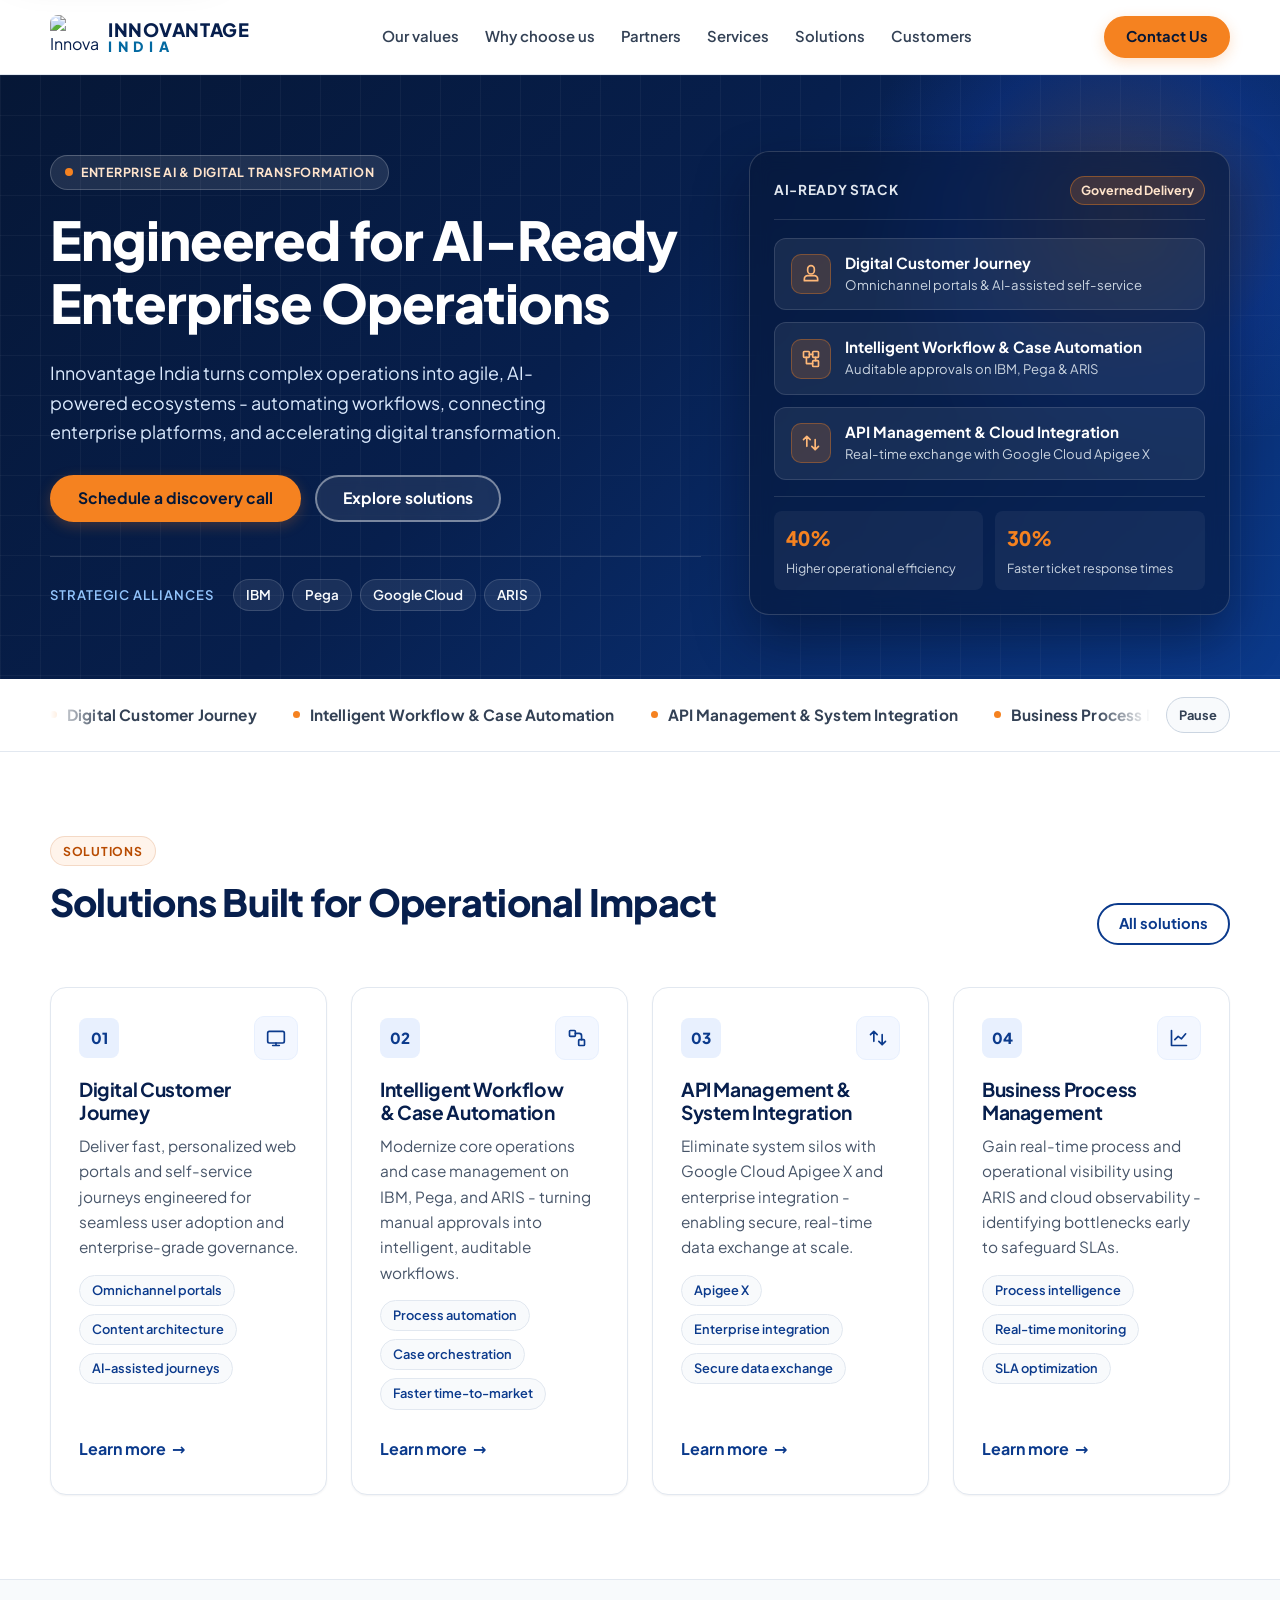
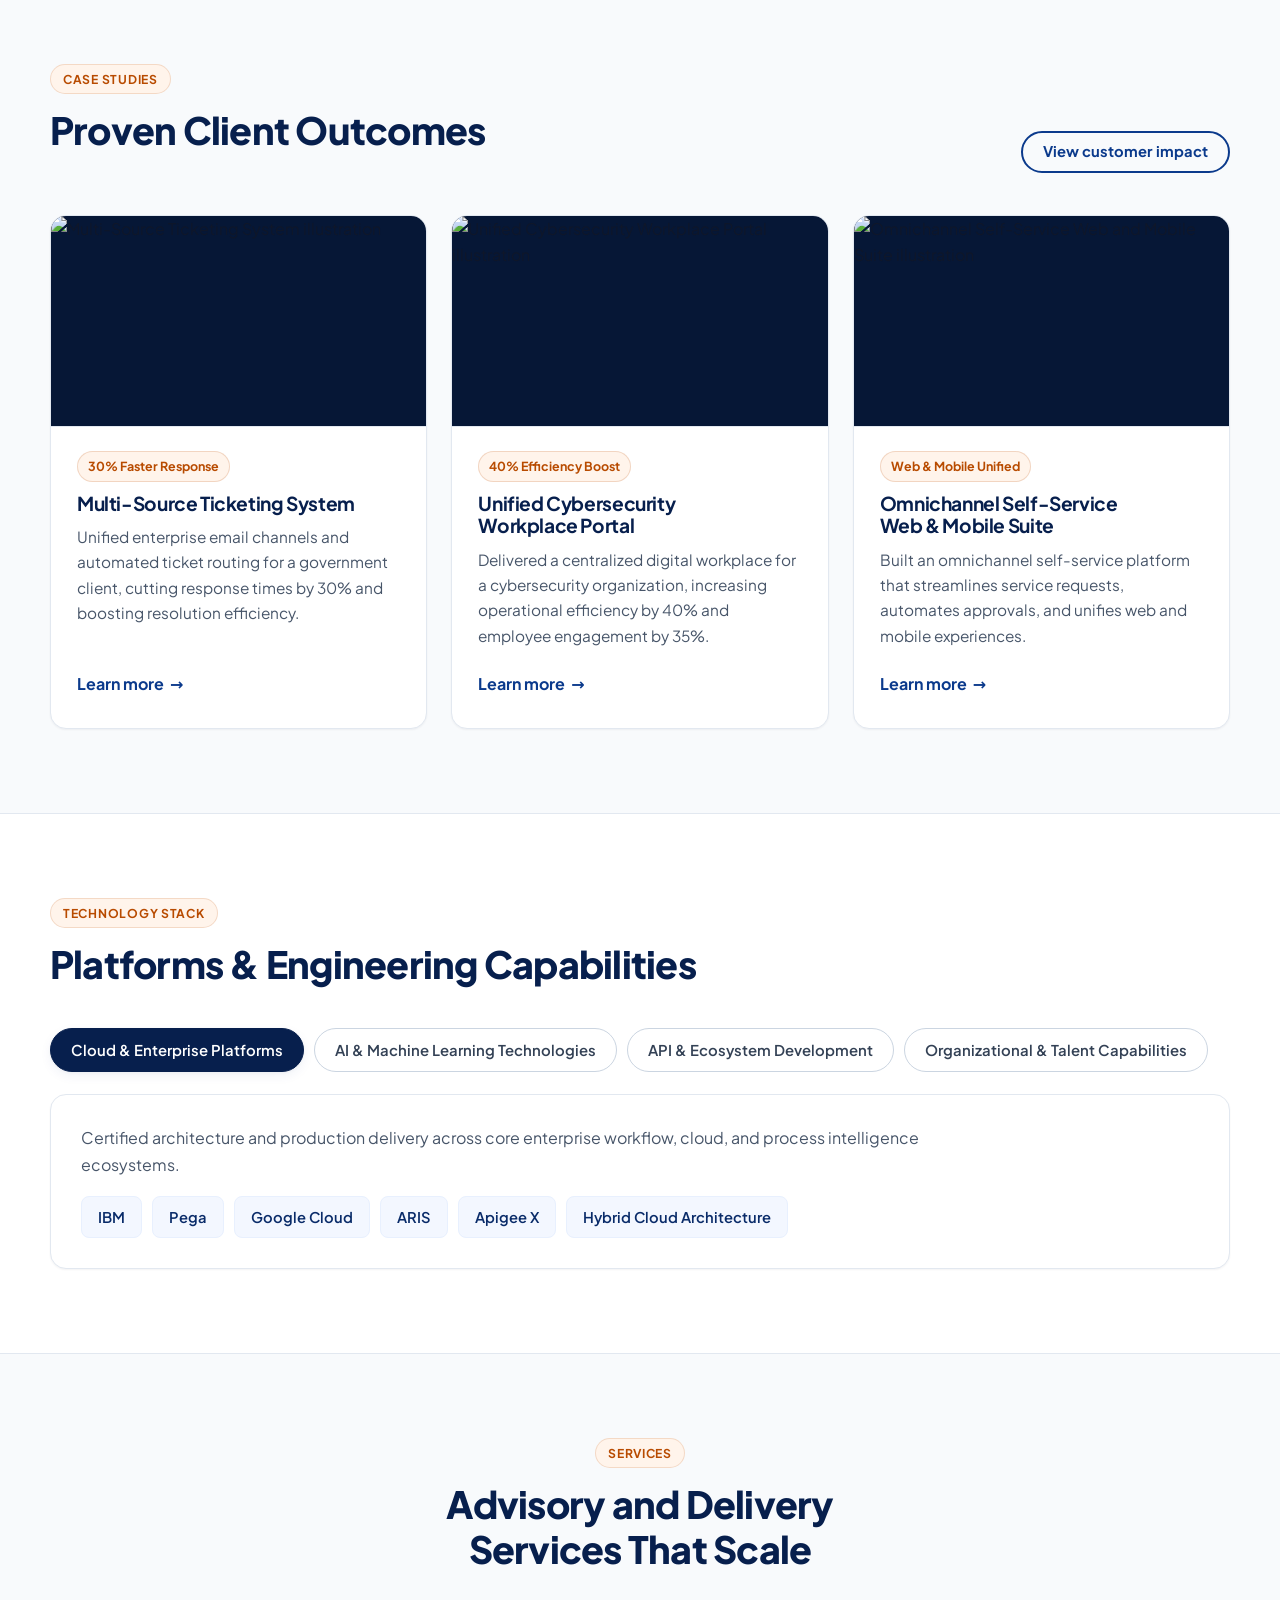
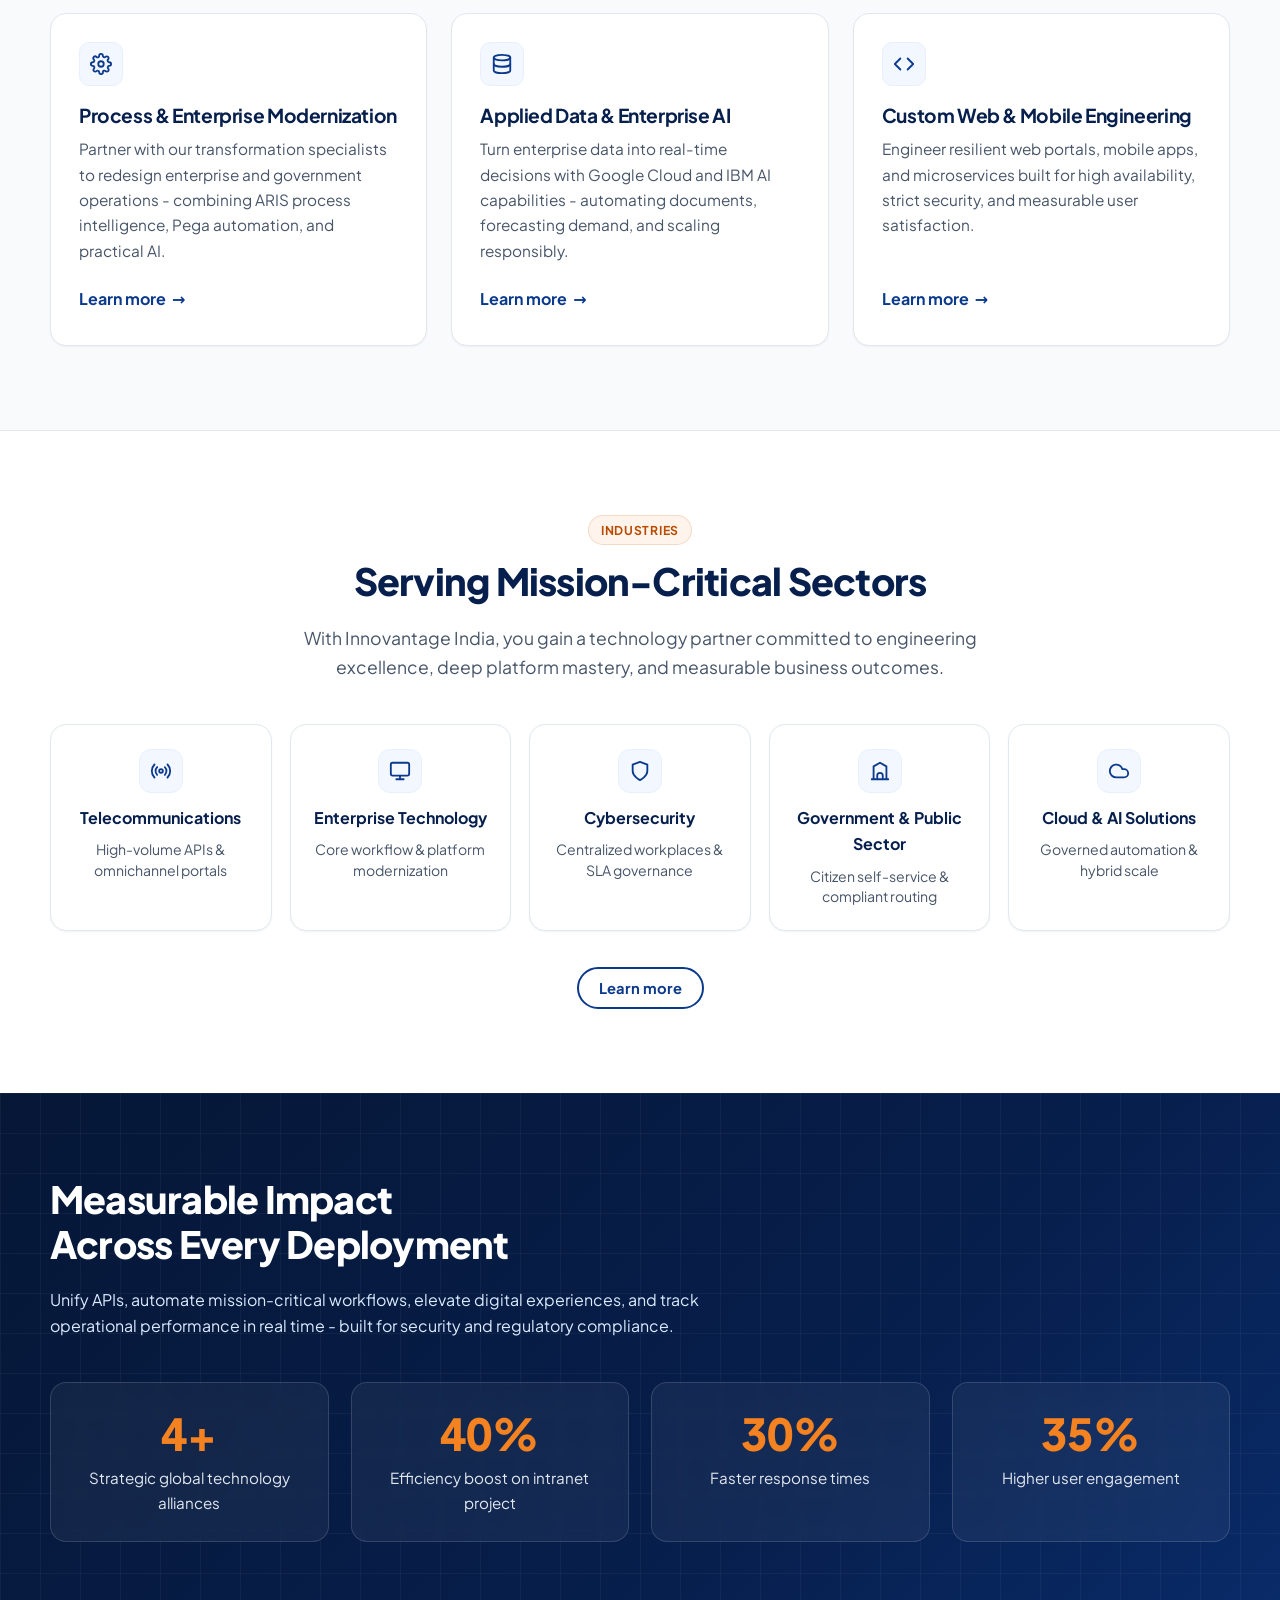
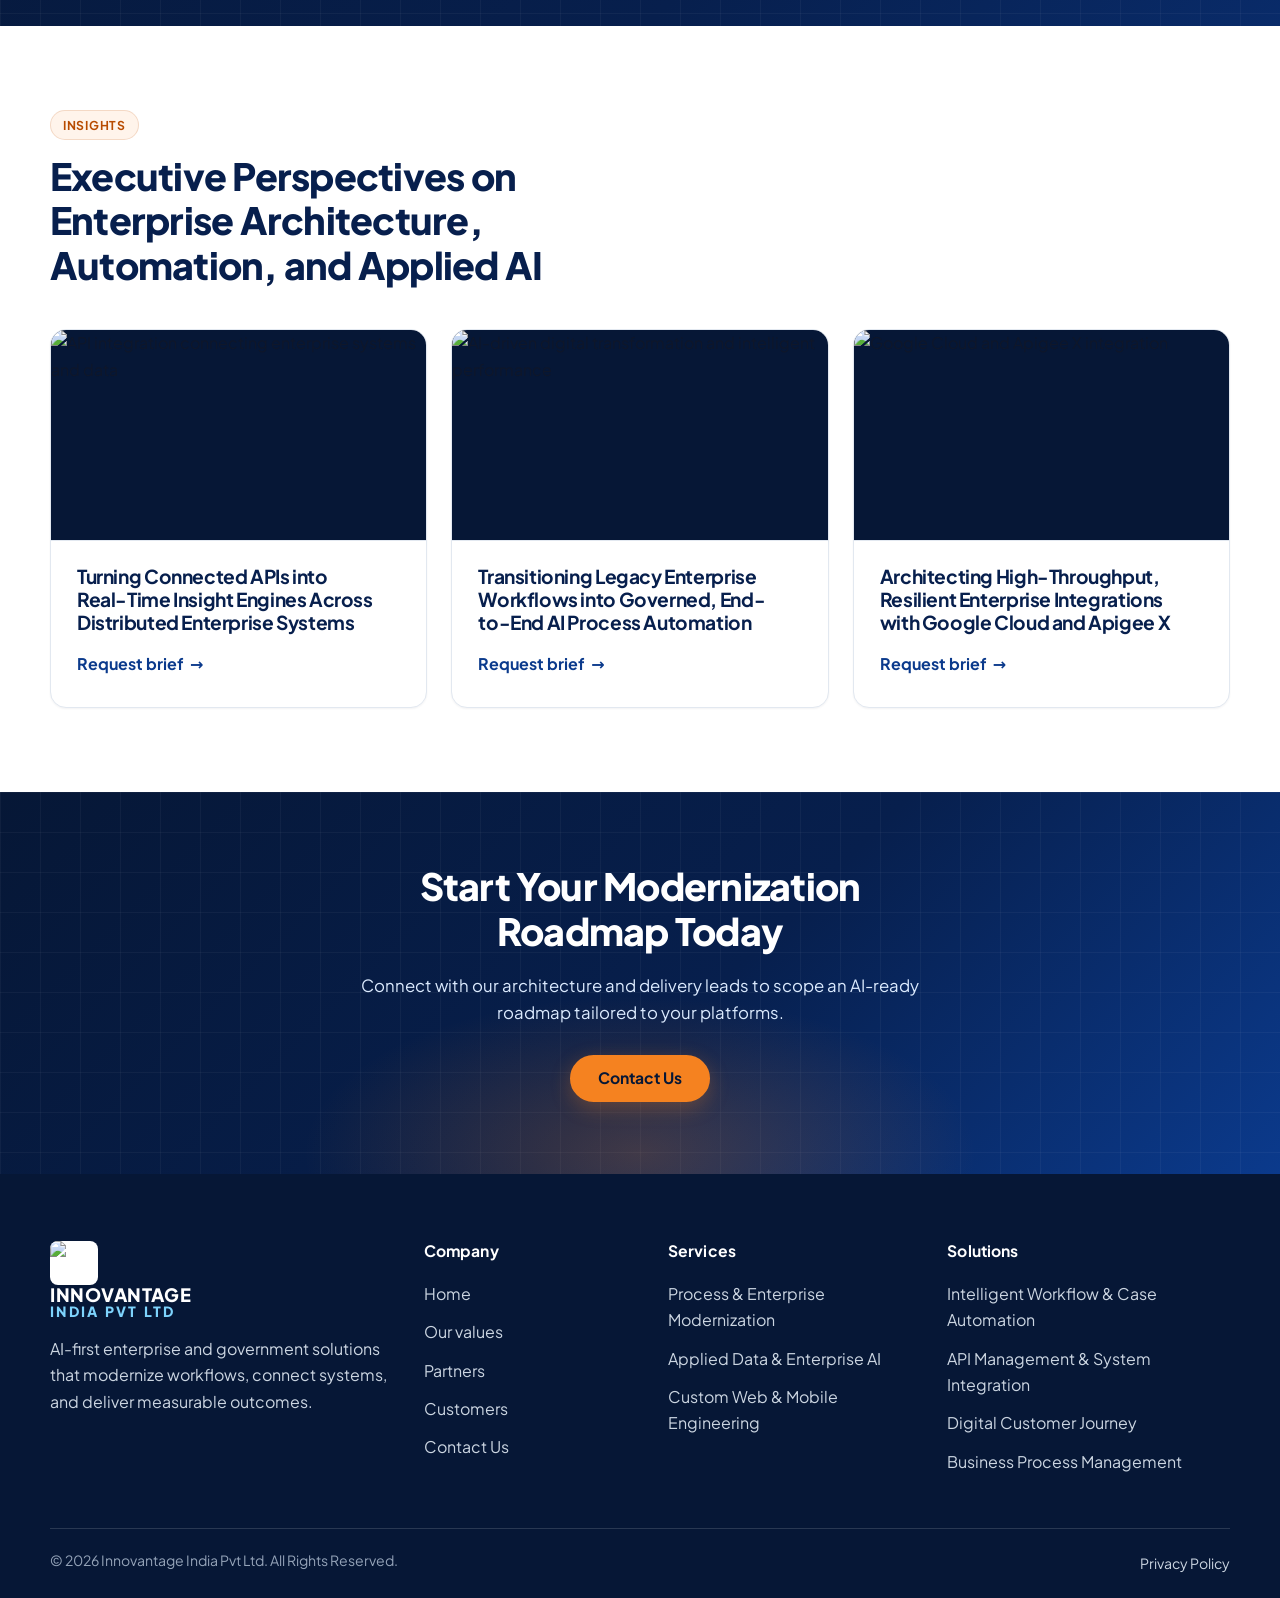
==== commit 401dd01b: "refactor: replace em dashes with hyphens across HTML files" ====
--- a/index.html
+++ b/index.html
@@ -61,7 +61,7 @@
             <h1 data-i18n="hero.title">Engineered for AI-Ready Enterprise Operations</h1>
             <p data-i18n="hero.sub">
               Innovantage India turns complex operations into agile, AI-powered
-              ecosystems — automating workflows, connecting enterprise platforms,
+              ecosystems - automating workflows, connecting enterprise platforms,
               and accelerating digital transformation.
             </p>
             <div class="hero-actions">
@@ -208,7 +208,7 @@
                 </div>
               </div>
               <h3 data-i18n="sol.ent">Intelligent Workflow &amp; Case Automation</h3>
-              <p>Modernize core operations and case management on IBM, Pega, and ARIS — turning manual approvals into intelligent, auditable workflows.</p>
+              <p>Modernize core operations and case management on IBM, Pega, and ARIS - turning manual approvals into intelligent, auditable workflows.</p>
               <ul class="tags">
                 <li>Process automation</li>
                 <li>Case orchestration</li>
@@ -227,7 +227,7 @@
                 </div>
               </div>
               <h3 data-i18n="sol.api">API Management &amp; System Integration</h3>
-              <p>Eliminate system silos with Google Cloud Apigee X and enterprise integration — enabling secure, real-time data exchange at scale.</p>
+              <p>Eliminate system silos with Google Cloud Apigee X and enterprise integration - enabling secure, real-time data exchange at scale.</p>
               <ul class="tags">
                 <li>Apigee X</li>
                 <li>Enterprise integration</li>
@@ -246,7 +246,7 @@
                 </div>
               </div>
               <h3 data-i18n="sol.bom">Business Process Management</h3>
-              <p>Gain real-time process and operational visibility using ARIS and cloud observability — identifying bottlenecks early to safeguard SLAs.</p>
+              <p>Gain real-time process and operational visibility using ARIS and cloud observability - identifying bottlenecks early to safeguard SLAs.</p>
               <ul class="tags">
                 <li>Process intelligence</li>
                 <li>Real-time monitoring</li>
@@ -453,7 +453,7 @@
                 </svg>
               </div>
               <h3 data-i18n="svc.dt">Process &amp; Enterprise Modernization</h3>
-              <p>Partner with our transformation specialists to redesign enterprise and government operations — combining ARIS process intelligence, Pega automation, and practical AI.</p>
+              <p>Partner with our transformation specialists to redesign enterprise and government operations - combining ARIS process intelligence, Pega automation, and practical AI.</p>
               <a class="link-arrow" href="services.html#Digital-Transformation" data-i18n="learn">Learn more</a>
             </article>
             <article class="card reveal">
@@ -465,7 +465,7 @@
                 </svg>
               </div>
               <h3 data-i18n="svc.data">Applied Data &amp; Enterprise AI</h3>
-              <p>Turn enterprise data into real-time decisions with Google Cloud and IBM AI capabilities — automating documents, forecasting demand, and scaling responsibly.</p>
+              <p>Turn enterprise data into real-time decisions with Google Cloud and IBM AI capabilities - automating documents, forecasting demand, and scaling responsibly.</p>
               <a class="link-arrow" href="services.html#Data-and-AI" data-i18n="learn">Learn more</a>
             </article>
             <article class="card reveal">
@@ -554,7 +554,7 @@
             <h2 data-i18n="future.title">Measurable Impact Across Every Deployment</h2>
             <p>
               Unify APIs, automate mission-critical workflows, elevate digital
-              experiences, and track operational performance in real time — built
+              experiences, and track operational performance in real time - built
               for security and regulatory compliance.
             </p>
           </div>
